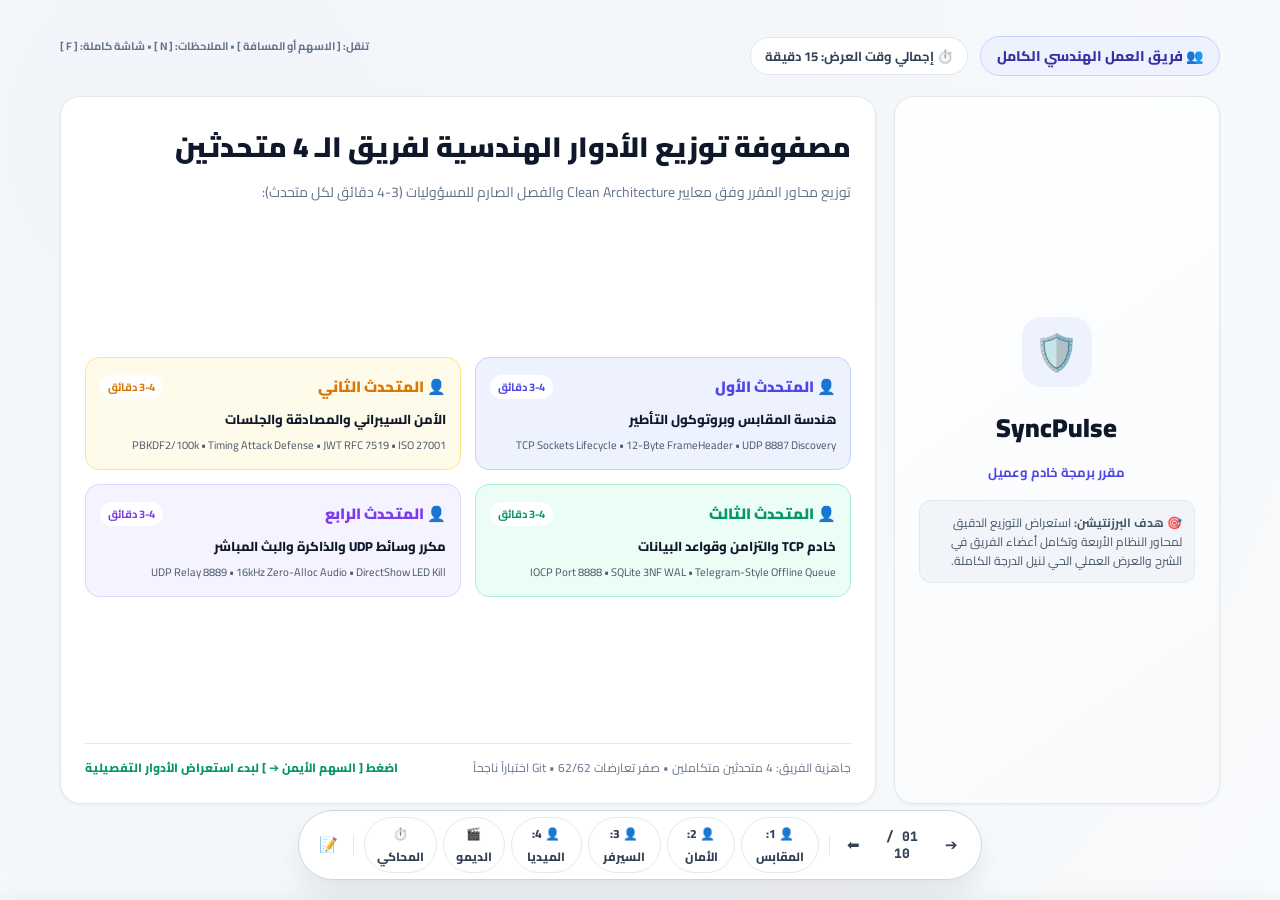
==== SyncPulse.RolesPresentation/index.html @ 3b22e4c4 "Update SyncPulse" ====
<!DOCTYPE html>
<html lang="ar" dir="rtl">

<head>
  <meta charset="UTF-8">
  <meta name="viewport" content="width=device-width, initial-scale=1.0">
  <title>SyncPulse - برزنتيشن توزيع أدوار المتحدثين الـ 4 لمقرر خادم وعميل</title>
  <link rel="preconnect" href="https://fonts.googleapis.com">
  <link rel="preconnect" href="https://fonts.gstatic.com" crossorigin>
  <link
    href="https://fonts.googleapis.com/css2?family=Cairo:wght@400;600;700;800;900&family=JetBrains+Mono:wght@500;700&display=swap"
    rel="stylesheet">
  <link rel="stylesheet" href="style.css">
</head>

<body>

  <div class="deck-container">
    <div class="slide-stage">

      <!-- ===================================================================
           Slide 1: Executive Title & Defense Architecture
           =================================================================== -->
      <section class="slide active" id="slide-0">
        <div class="slide-header">
          <div class="header-meta">
            <span class="speaker-pill all">👥 فريق العمل الهندسي الكامل</span>
            <span class="timer-tag">⏱️ إجمالي وقت العرض: 15 دقيقة</span>
          </div>
          <span class="help-pill">تنقل: [ الاسهم أو المسافة ] • الملاحظات: [ N ] • شاشة كاملة: [ F ]</span>
        </div>

        <div class="bento-grid grid-1-3-cols">
          <!-- Side Hero Card -->
          <div class="bento-card"
            style="background: linear-gradient(145deg, #FFFFFF 0%, #F8FAFC 100%); justify-content: center; text-align: center;">
            <div
              style="width: 70px; height: 70px; background: #EEF2FF; border-radius: 20px; display: flex; align-items: center; justify-content: center; font-size: 36px; margin: 0 auto 16px auto;">
              🛡️
            </div>
            <h2 style="font-size: 26px; font-weight: 900; color: #0F172A; margin-bottom: 8px;">SyncPulse</h2>
            <p style="font-size: 13px; font-weight: 700; color: #4F46E5; margin-bottom: 16px;">مقرر برمجة خادم وعميل</p>
            <div
              style="background: #F1F5F9; border: 1px solid #E2E8F0; border-radius: 12px; padding: 12px; font-size: 12px; color: #475569; text-align: right; line-height: 1.6;">
              🎯 <strong>هدف البرزنتيشن:</strong> استعراض التوزيع الدقيق لمحاور النظام الأربعة وتكامل أعضاء الفريق في
              الشرح والعرض العملي الحي لنيل الدرجة الكاملة.
            </div>
          </div>

          <!-- 4 Pillars Overview -->
          <div class="bento-card" style="justify-content: space-between;">
            <div>
              <h1 style="font-size: 28px; font-weight: 900; color: #0F172A; margin-bottom: 6px;">مصفوفة توزيع الأدوار
                الهندسية لفريق الـ 4 متحدثين</h1>
              <p style="font-size: 14px; color: #64748B; margin-bottom: 20px;">توزيع محاور المقرر وفق معايير Clean
                Architecture والفصل الصارم للمسؤوليات (3-4 دقائق لكل متحدث):</p>
            </div>

            <div style="display: grid; grid-template-columns: repeat(2, 1fr); gap: 14px;">
              <!-- Role 1 Quick -->
              <div style="background: #EEF2FF; border: 1.5px solid #C7D2FE; border-radius: 14px; padding: 14px;">
                <div style="display: flex; align-items: center; justify-content: space-between; margin-bottom: 6px;">
                  <span style="font-weight: 900; color: #4F46E5; font-size: 15px;">👤 المتحدث الأول</span>
                  <span
                    style="font-size: 11px; background: #FFFFFF; padding: 2px 8px; border-radius: 99px; font-weight: 700; color: #4F46E5;">3-4
                    دقائق</span>
                </div>
                <div style="font-weight: 800; font-size: 13px; color: #0F172A;">هندسة المقابس وبروتوكول التأطير</div>
                <div style="font-size: 11px; color: #475569; margin-top: 4px;">TCP Sockets Lifecycle • 12-Byte
                  FrameHeader • UDP 8887 Discovery</div>
              </div>

              <!-- Role 2 Quick -->
              <div style="background: #FFFBEB; border: 1.5px solid #FDE68A; border-radius: 14px; padding: 14px;">
                <div style="display: flex; align-items: center; justify-content: space-between; margin-bottom: 6px;">
                  <span style="font-weight: 900; color: #D97706; font-size: 15px;">👤 المتحدث الثاني</span>
                  <span
                    style="font-size: 11px; background: #FFFFFF; padding: 2px 8px; border-radius: 99px; font-weight: 700; color: #D97706;">3-4
                    دقائق</span>
                </div>
                <div style="font-weight: 800; font-size: 13px; color: #0F172A;">الأمن السيبراني والمصادقة والجلسات</div>
                <div style="font-size: 11px; color: #475569; margin-top: 4px;">PBKDF2/100k • Timing Attack Defense • JWT
                  RFC 7519 • ISO 27001</div>
              </div>

              <!-- Role 3 Quick -->
              <div style="background: #ECFDF5; border: 1.5px solid #A7F3D0; border-radius: 14px; padding: 14px;">
                <div style="display: flex; align-items: center; justify-content: space-between; margin-bottom: 6px;">
                  <span style="font-weight: 900; color: #059669; font-size: 15px;">👤 المتحدث الثالث</span>
                  <span
                    style="font-size: 11px; background: #FFFFFF; padding: 2px 8px; border-radius: 99px; font-weight: 700; color: #059669;">3-4
                    دقائق</span>
                </div>
                <div style="font-weight: 800; font-size: 13px; color: #0F172A;">خادم TCP والتزامن وقواعد البيانات</div>
                <div style="font-size: 11px; color: #475569; margin-top: 4px;">IOCP Port 8888 • SQLite 3NF WAL •
                  Telegram-Style Offline Queue</div>
              </div>

              <!-- Role 4 Quick -->
              <div style="background: #F5F3FF; border: 1.5px solid #DDD6FE; border-radius: 14px; padding: 14px;">
                <div style="display: flex; align-items: center; justify-content: space-between; margin-bottom: 6px;">
                  <span style="font-weight: 900; color: #7C3AED; font-size: 15px;">👤 المتحدث الرابع</span>
                  <span
                    style="font-size: 11px; background: #FFFFFF; padding: 2px 8px; border-radius: 99px; font-weight: 700; color: #7C3AED;">3-4
                    دقائق</span>
                </div>
                <div style="font-weight: 800; font-size: 13px; color: #0F172A;">مكرر وسائط UDP والذاكرة والبث المباشر
                </div>
                <div style="font-size: 11px; color: #475569; margin-top: 4px;">UDP Relay 8889 • 16kHz Zero-Alloc Audio •
                  DirectShow LED Kill</div>
              </div>
            </div>

            <div
              style="display: flex; justify-content: space-between; align-items: center; margin-top: 14px; padding-top: 12px; border-top: 1px solid #E2E8F0;">
              <span style="font-size: 12px; color: #64748B;">جاهزية الفريق: 4 متحدثين متكاملين • صفر تعارضات Git • 62/62
                اختباراً ناجحاً</span>
              <span style="font-size: 12px; font-weight: 800; color: #059669;">اضغط [ السهم الأيمن ➔ ] لبدء استعراض
                الأدوار التفصيلية</span>
            </div>
          </div>
        </div>
      </section>

      <!-- ===================================================================
           Slide 2: The Team Responsibility Matrix
           =================================================================== -->
      <section class="slide" id="slide-1">
        <div class="slide-header">
          <div class="slide-title-group">
            <h1>المصفوفة التكاملية وخريطة المسؤوليات البرمجية</h1>
            <p>توزيع طبقات الكود على المتحدثين الأربعة لمنع أي تضارب والإجابة الدقيقة على أسئلة المناقش</p>
          </div>
          <span class="speaker-pill all">خريطة المعمارية المشتركة</span>
        </div>

        <div class="bento-grid grid-4-cols">
          <!-- Col 1: Sockets -->
          <div class="bento-card accent-s1">
            <div class="card-header-line">
              <span style="font-size: 12px; font-weight: 800; color: var(--s1-primary);">المتحدث 1</span>
              <div class="card-icon-box s1">🔌</div>
            </div>
            <div class="card-title">المقابس والتأطير</div>
            <div class="card-subtitle">الطبقة: النواة وبروتوكول النقل الخام (SyncPulse.Core)</div>
            <ul class="pillar-list">
              <li class="pillar-item"><strong>دورة حياة المقابس:</strong> Bind, Listen, AcceptAsync, Connect.</li>
              <li class="pillar-item"><strong>تأطير الحزم:</strong> 12-Byte Header بترتيب Big-Endian.</li>
              <li class="pillar-item"><strong>محلل الدفق:</strong> FrameStreamParser لفك التجزئة والدمج.</li>
              <li class="pillar-item"><strong>الاكتشاف:</strong> UDP Broadcast على 8887.</li>
            </ul>
            <div style="margin-top: 10px;">
              <span class="code-badge">FrameHeader.cs</span>
              <span class="code-badge">ServerDiscovery.cs</span>
            </div>
          </div>

          <!-- Col 2: Security -->
          <div class="bento-card accent-s2">
            <div class="card-header-line">
              <span style="font-size: 12px; font-weight: 800; color: var(--s2-primary);">المتحدث 2</span>
              <div class="card-icon-box s2">🔐</div>
            </div>
            <div class="card-title">الأمان والمصادقة</div>
            <div class="card-subtitle">الطبقة: الأمن السيبراني والجلسات (Crypto & Session State)</div>
            <ul class="pillar-list">
              <li class="pillar-item"><strong>تجزئة الكلمات:</strong> PBKDF2/SHA-256 بـ 100k تكرار.</li>
              <li class="pillar-item"><strong>الملح المشفر:</strong> 128-bit Cryptographic Salt.</li>
              <li class="pillar-item"><strong>هجمات التوقيت:</strong> دالة FixedTimeEquals بزمن ثابت.</li>
              <li class="pillar-item"><strong>التوكنات:</strong> JWT RFC 7519 موقّعة بـ HMAC-SHA256.</li>
            </ul>
            <div style="margin-top: 10px;">
              <span class="code-badge">CryptoEngine.cs</span>
              <span class="code-badge">JwtTokenEngine.cs</span>
            </div>
          </div>

          <!-- Col 3: Server & Sync -->
          <div class="bento-card accent-s3">
            <div class="card-header-line">
              <span style="font-size: 12px; font-weight: 800; color: var(--s3-primary);">المتحدث 3</span>
              <div class="card-icon-box s3">🗄️</div>
            </div>
            <div class="card-title">الخادم والتزامن</div>
            <div class="card-subtitle">الطبقة: محرك الباك إند وقاعدة البيانات (SyncPulse.Server)</div>
            <ul class="pillar-list">
              <li class="pillar-item"><strong>خادم المقابس:</strong> IOCP Async على المنفذ 8888.</li>
              <li class="pillar-item"><strong>عزل الأعطال:</strong> Bulkhead Pattern لكل عميل.</li>
              <li class="pillar-item"><strong>قاعدة البيانات:</strong> SQLite 3NF بوضع WAL Mode.</li>
              <li class="pillar-item"><strong>طابور الانتظار:</strong> Offline Queue وعلامات الصح الثلاث.</li>
            </ul>
            <div style="margin-top: 10px;">
              <span class="code-badge">TcpSocketServer.cs</span>
              <span class="code-badge">DatabaseManager.cs</span>
            </div>
          </div>

          <!-- Col 4: Media & Streaming -->
          <div class="bento-card accent-s4">
            <div class="card-header-line">
              <span style="font-size: 12px; font-weight: 800; color: var(--s4-primary);">المتحدث 4</span>
              <div class="card-icon-box s4">🎧</div>
            </div>
            <div class="card-title">الوسائط والذاكرة</div>
            <div class="card-subtitle">الطبقة: تدفقات الميديا المباشرة والعتاد (Client Services)</div>
            <ul class="pillar-list">
              <li class="pillar-item"><strong>مكرر الوسائط:</strong> UDP Media Relay على المنفذ 8889.</li>
              <li class="pillar-item"><strong>أمان الذاكرة:</strong> حل 0xc0000005 بالمخازن الدائرية.</li>
              <li class="pillar-item"><strong>محرك الفيديو:</strong> DirectShow وإطفاء LED الكاميرا.</li>
              <li class="pillar-item"><strong>البث الهجين:</strong> UDP+TCP وإلغاء تكرار الإطارات بـ 64-bit.</li>
            </ul>
            <div style="margin-top: 10px;">
              <span class="code-badge">AudioEngine.cs</span>
              <span class="code-badge">VideoEngine.cs</span>
            </div>
          </div>
        </div>
      </section>

      <!-- ===================================================================
           Slide 3: Speaker 1 Deep Dive
           =================================================================== -->
      <section class="slide" id="slide-2">
        <div class="slide-header">
          <div class="slide-title-group">
            <h1>المتحدث الأول: هندسة المقابس وبروتوكول التأطير</h1>
            <p>التركيز الأساسي: المقابس الأصلية (Raw Sockets)، معضلة دفق TCP، ترويسة 12-Byte، والاكتشاف التلقائي</p>
          </div>
          <div class="header-meta">
            <span class="speaker-pill s1">👤 المتحدث 1: Sockets & Framing</span>
            <span class="timer-tag">⏱️ 03:30 دقيقة</span>
          </div>
        </div>

        <div class="bento-grid grid-1-3-cols">
          <!-- Talking Guide & Cues -->
          <div class="bento-card accent-s1" style="justify-content: space-between;">
            <div>
              <div style="display: flex; align-items: center; gap: 10px; margin-bottom: 12px;">
                <div class="card-icon-box s1">🎙️</div>
                <div>
                  <div style="font-weight: 800; font-size: 15px;">بطاقة إلقاء المتحدث 1</div>
                  <div style="font-size: 12px; color: var(--text-secondary);">الوقت: 3 - 4 دقائق</div>
                </div>
              </div>

              <div class="cue-box opening">
                <span class="cue-label s1">جملة الافتتاح والتمهيد:</span>
                <span class="cue-text">"بسم الله الرحمن الرحيم، أسعد الله أوقاتكم دكتورنا الفاضل ولجنتنا الموقرة.
                  سنستعرض معكم مشروعنا لنظام الاتصالات المحلي SyncPulse المبني 100% من الصفر فوق المقابس
                  الخام..."</span>
              </div>

              <div class="cue-box transition" style="margin-top: 12px;">
                <span class="cue-label s1">جملة التسليم للمتحدث الثاني:</span>
                <span class="cue-text">"وبعد أن ضمنا وصول البايتات كاملة ومؤطرة بدقة عبر المقابس، أنقل الكلمة لزميلي
                  [المتحدث الثاني] ليوضح كيف حمينا هذه البيانات بجدار الأمان والتشفير..."</span>
              </div>
            </div>

            <div class="cue-box defense">
              <span class="cue-label s1">السؤال المباغت المتوقع:</span>
              <span class="cue-text">س: لماذا فرضتم Big-Endian؟<br><strong>ج:</strong> لتوحيد قراءة الأرقام بين معالجات
                x86 و ARM ومنع تضارب أطوال الحزم.</span>
            </div>
          </div>

          <!-- Technical Content Breakdown -->
          <div class="bento-card">
            <div style="font-weight: 800; font-size: 16px; margin-bottom: 14px; color: var(--s1-primary);">المحاور
              الهندسية الأربعة التي يستعرضها المتحدث الأول:</div>

            <div style="display: grid; grid-template-columns: 1fr 1fr; gap: 14px; flex: 1;">
              <div
                style="background: var(--bg-surface); padding: 14px; border-radius: 12px; border: 1px solid var(--border-light);">
                <div style="font-weight: 800; font-size: 14px; color: #0F172A; margin-bottom: 6px;">1. المشكلة والدافع
                  الأساسي</div>
                <p style="font-size: 12px; color: var(--text-secondary); line-height: 1.5;">الاستغناء الكامل عن خوادم
                  Cloud الخارجية وعمل النظام محلياً 100% On-Premise LAN دون إنترنت لحماية الخصوصية ومواصلة الاتصال عند
                  انقطاع الـ WAN.</p>
              </div>

              <div
                style="background: var(--bg-surface); padding: 14px; border-radius: 12px; border: 1px solid var(--border-light);">
                <div style="font-weight: 800; font-size: 14px; color: #0F172A; margin-bottom: 6px;">2. دورة حياة مقابس
                  TCP (Socket API)</div>
                <p style="font-size: 12px; color: var(--text-secondary); line-height: 1.5;">شرح تسلسل السيرفر: <span
                    class="code-badge">Socket -> Bind -> Listen -> AcceptAsync</span> والعميل: <span
                    class="code-badge">ConnectAsync -> SendAsync -> ReceiveAsync</span> ومصافحة 3-Way Handshake.</p>
              </div>

              <div
                style="background: var(--bg-surface); padding: 14px; border-radius: 12px; border: 1px solid var(--border-light);">
                <div style="font-weight: 800; font-size: 14px; color: #0F172A; margin-bottom: 6px;">3. بروتوكول التأطير
                  الثنائي 12-Byte Header</div>
                <p style="font-size: 12px; color: var(--text-secondary); line-height: 1.5;">Magic Byte <span
                    class="code-badge">0x53 ('S')</span>، رقم الإصدار، نوع الحزمة، وطول الحمولة بدقة مع ترتيب <span
                    class="code-badge">Big-Endian</span> وآلة الحالة <span class="code-badge">FrameStreamParser</span>
                  لفك التجزئة.</p>
              </div>

              <div
                style="background: var(--bg-surface); padding: 14px; border-radius: 12px; border: 1px solid var(--border-light);">
                <div style="font-weight: 800; font-size: 14px; color: #0F172A; margin-bottom: 6px;">4. الاكتشاف التلقائي
                  Zero-Config UDP 8887</div>
                <p style="font-size: 12px; color: var(--text-secondary); line-height: 1.5;">بث الخادم نبضة تعريفية كل 3
                  ثوانٍ على <span class="code-badge">255.255.255.255:8887</span> ليلتقطها العميل ويتصل فورياً دون كتابة
                  عنوان IP يدوياً نهائياً.</p>
              </div>
            </div>

            <div
              style="margin-top: 14px; padding: 10px; background: #EEF2FF; border-radius: 10px; font-size: 12px; color: var(--s1-dark); display: flex; justify-content: space-between;">
              <span>📁 الملفات المسؤول عنها المتحدث 1: <strong>FrameHeader.cs • FrameStreamParser.cs •
                  ServerDiscovery.cs</strong></span>
              <span style="font-weight: 800;">الهدف: إثبات عمق فهم طبقة النقل (Transport Layer)</span>
            </div>
          </div>
        </div>
      </section>

      <!-- ===================================================================
           Slide 4: Speaker 2 Deep Dive
           =================================================================== -->
      <section class="slide" id="slide-3">
        <div class="slide-header">
          <div class="slide-title-group">
            <h1>المتحدث الثاني: بروتوكولات الأمان والمصادقة وإدارة الجلسات</h1>
            <p>التركيز الأساسي: تشفير PBKDF2، منع هجمات التوقيت، توكنات JWT اللامركزية، وتدقيق ISO 27001</p>
          </div>
          <div class="header-meta">
            <span class="speaker-pill s2">👤 المتحدث 2: Security & Auth</span>
            <span class="timer-tag">⏱️ 03:30 دقيقة</span>
          </div>
        </div>

        <div class="bento-grid grid-1-3-cols">
          <!-- Talking Guide & Cues -->
          <div class="bento-card accent-s2" style="justify-content: space-between;">
            <div>
              <div style="display: flex; align-items: center; gap: 10px; margin-bottom: 12px;">
                <div class="card-icon-box s2">🛡️</div>
                <div>
                  <div style="font-weight: 800; font-size: 15px;">بطاقة إلقاء المتحدث 2</div>
                  <div style="font-size: 12px; color: var(--text-secondary);">الوقت: 3 - 4 دقائق</div>
                </div>
              </div>

              <div class="cue-box opening" style="background: #FFFBEB; border-color: var(--s2-border);">
                <span class="cue-label s2">جملة الاستلام من المتحدث 1:</span>
                <span class="cue-text">"شكراً زميلي. والآن ننتقل إلى الركيزة الأمنية في SyncPulse؛ حيث لا نعتبر أي حزمة
                  شبكية آمنة حتى تخضع لبروتوكول مصادقة وتشفير بمواصفات عالمية..."</span>
              </div>

              <div class="cue-box transition" style="margin-top: 12px;">
                <span class="cue-label s2">جملة التسليم للمتحدث الثالث:</span>
                <span class="cue-text">"وبعد التحقق المشفر من هوية الحزم، أنقل الكلمة لزميلي [المتحدث الثالث] ليشرح كيف
                  يستقبل الخادم المركزي هذه الحزم ويعالجها في قاعدة البيانات..."</span>
              </div>
            </div>

            <div class="cue-box defense">
              <span class="cue-label s2">السؤال المباغت المتوقع:</span>
              <span class="cue-text">س: لماذا لا تفحص قاعدة البيانات في كل حزمة؟<br><strong>ج:</strong> لمنع اختناق
                السيرفر بالـ I/O؛ توكن JWT يثبت الهوية رياضياً في الميموري.</span>
            </div>
          </div>

          <!-- Technical Content Breakdown -->
          <div class="bento-card">
            <div style="font-weight: 800; font-size: 16px; margin-bottom: 14px; color: var(--s2-primary);">المحاور
              الهندسية الأربعة التي يستعرضها المتحدث الثاني:</div>

            <div style="display: grid; grid-template-columns: 1fr 1fr; gap: 14px; flex: 1;">
              <div
                style="background: var(--bg-surface); padding: 14px; border-radius: 12px; border: 1px solid var(--border-light);">
                <div style="font-weight: 800; font-size: 14px; color: #0F172A; margin-bottom: 6px;">1. تجزئة كلمات
                  المرور (NIST SP 800-63B)</div>
                <p style="font-size: 12px; color: var(--text-secondary); line-height: 1.5;">استخدام <span
                    class="code-badge">PBKDF2/SHA-256</span> بـ 100,000 دورة تكرار مع ملح عشوائي <span
                    class="code-badge">128-bit Salt</span> فريد لكل مستخدم لمنع هجمات جداول قوس قزح (Rainbow Tables).
                </p>
              </div>

              <div
                style="background: var(--bg-surface); padding: 14px; border-radius: 12px; border: 1px solid var(--border-light);">
                <div style="font-weight: 800; font-size: 14px; color: #0F172A; margin-bottom: 6px;">2. مناعة هجمات
                  التوقيت (Timing Attacks)</div>
                <p style="font-size: 12px; color: var(--text-secondary); line-height: 1.5;">تطبيق دالة <span
                    class="code-badge">FixedTimeEquals</span> لمقارنة الهاشات بعملية XOR في زمن ثابت، ومنع المخترق من
                  استنتاج كلمة المرور بقياس زمن الرد بالنانوثانية.</p>
              </div>

              <div
                style="background: var(--bg-surface); padding: 14px; border-radius: 12px; border: 1px solid var(--border-light);">
                <div style="font-weight: 800; font-size: 14px; color: #0F172A; margin-bottom: 6px;">3. إدارة الجلسات
                  اللامركزية (JWT RFC 7519)</div>
                <p style="font-size: 12px; color: var(--text-secondary); line-height: 1.5;">توليد توكنات JWT موقعة
                  رقمياً بـ <span class="code-badge">HMAC-SHA256</span> تحمل معرّف المستخدم وتاريخ الصلاحية، ويتم التحقق
                  من التوقيع في الذاكرة دون استعلام قاعدة البيانات.</p>
              </div>

              <div
                style="background: var(--bg-surface); padding: 14px; border-radius: 12px; border: 1px solid var(--border-light);">
                <div style="font-weight: 800; font-size: 14px; color: #0F172A; margin-bottom: 6px;">4. التحصين ضد الحقن
                  وسجلات التدقيق</div>
                <p style="font-size: 12px; color: var(--text-secondary); line-height: 1.5;">حظر حقن SQL تماماً عبر <span
                    class="code-badge">Parameterized Queries</span>، وتوثيق كافة محاولات الدخول وعناوين IP في جدول <span
                    class="code-badge">SERVER_AUDIT_LOGS</span> وفق ISO 27001.</p>
              </div>
            </div>

            <div
              style="margin-top: 14px; padding: 10px; background: #FFFBEB; border-radius: 10px; font-size: 12px; color: var(--s2-dark); display: flex; justify-content: space-between;">
              <span>📁 الملفات المسؤول عنها المتحدث 2: <strong>CryptoEngine.cs • JwtTokenEngine.cs •
                  UserRepository.cs</strong></span>
              <span style="font-weight: 800;">الهدف: إثبات تطبيق معايير الأمن السيبراني القياسية عالمياً</span>
            </div>
          </div>
        </div>
      </section>

      <!-- ===================================================================
           Slide 5: Speaker 3 Deep Dive
           =================================================================== -->
      <section class="slide" id="slide-4">
        <div class="slide-header">
          <div class="slide-title-group">
            <h1>المتحدث الثالث: خادم TCP، التزامن، والمزامنة المركزية</h1>
            <p>التركيز الأساسي: محرك المقابس IOCP Async، نمط Bulkhead، وضع SQLite WAL، وطابور المزامنة Offline Queue</p>
          </div>
          <div class="header-meta">
            <span class="speaker-pill s3">👤 المتحدث 3: Server & Sync</span>
            <span class="timer-tag">⏱️ 03:30 دقيقة</span>
          </div>
        </div>

        <div class="bento-grid grid-1-3-cols">
          <!-- Talking Guide & Cues -->
          <div class="bento-card accent-s3" style="justify-content: space-between;">
            <div>
              <div style="display: flex; align-items: center; gap: 10px; margin-bottom: 12px;">
                <div class="card-icon-box s3">⚙️</div>
                <div>
                  <div style="font-weight: 800; font-size: 15px;">بطاقة إلقاء المتحدث 3</div>
                  <div style="font-size: 12px; color: var(--text-secondary);">الوقت: 3 - 4 دقائق</div>
                </div>
              </div>

              <div class="cue-box opening" style="background: #ECFDF5; border-color: var(--s3-border);">
                <span class="cue-label s3">جملة الاستلام من المتحدث 2:</span>
                <span class="cue-text">"شكراً زميلي. سأتولى الآن شرح قلب النظام النابض: خادم المقابس المركزي؛ وكيف
                  يستقبل مئات الاتصالات المتزامنة بثبات مطلق وبدون أي انهيار..."</span>
              </div>

              <div class="cue-box transition" style="margin-top: 12px;">
                <span class="cue-label s3">جملة التسليم للمتحدث الرابع:</span>
                <span class="cue-text">"وبعد استعراض قنوات TCP الموثوقة وقاعدة البيانات، أنقل الكلمة لزميلي [المتحدث
                  الرابع] ليوضح كيف أدرنا تدفقات الصوت والفيديو الحية عبر UDP ومحركات الذاكرة..."</span>
              </div>
            </div>

            <div class="cue-box defense">
              <span class="cue-label s3">السؤال المباغت المتوقع:</span>
              <span class="cue-text">س: ماذا لو انقطع عميل فجأة؟<br><strong>ج:</strong> يعزل خطأه بنمط Bulkhead، وتنظف
                موارده بـ using/Dispose، ويبقى بقية المتصلين مستقرين.</span>
            </div>
          </div>

          <!-- Technical Content Breakdown -->
          <div class="bento-card">
            <div style="font-weight: 800; font-size: 16px; margin-bottom: 14px; color: var(--s3-primary);">المحاور
              الهندسية الأربعة التي يستعرضها المتحدث الثالث:</div>

            <div style="display: grid; grid-template-columns: 1fr 1fr; gap: 14px; flex: 1;">
              <div
                style="background: var(--bg-surface); padding: 14px; border-radius: 12px; border: 1px solid var(--border-light);">
                <div style="font-weight: 800; font-size: 14px; color: #0F172A; margin-bottom: 6px;">1. خادم المقابس وعزل
                  الأعطال (IOCP Async)</div>
                <p style="font-size: 12px; color: var(--text-secondary); line-height: 1.5;">استماع غير حاجب على المنفذ
                  <span class="code-badge">TCP 8888</span>، وتطبيق <span class="code-badge">Bulkhead Pattern</span> في
                  نطاق معزول تماماً لمنع حدوث أي انهيار متسلسل (Cascading Failure).</p>
              </div>

              <div
                style="background: var(--bg-surface); padding: 14px; border-radius: 12px; border: 1px solid var(--border-light);">
                <div style="font-weight: 800; font-size: 14px; color: #0F172A; margin-bottom: 6px;">2. قاعدة بيانات
                  SQLite 3NF ووضع WAL</div>
                <p style="font-size: 12px; color: var(--text-secondary); line-height: 1.5;">تصميم 7 جداول مترابطة
                  بمفاتيح أجنبية، وتفعيل <span class="code-badge">PRAGMA journal_mode=WAL</span> للسماح بعدد لا نهائي من
                  القراءات المتزامنة أثناء عمليات الكتابة دون أي أقفال.</p>
              </div>

              <div
                style="background: var(--bg-surface); padding: 14px; border-radius: 12px; border: 1px solid var(--border-light);">
                <div style="font-weight: 800; font-size: 14px; color: #0F172A; margin-bottom: 6px;">3. طابور الرسائل
                  المعلقة (Offline Queue)</div>
                <p style="font-size: 12px; color: var(--text-secondary); line-height: 1.5;">حفظ الرسائل بحالة <span
                    class="code-badge">Sent = 0</span> عند عدم اتصال المستلم، ودفعها تلقائياً بالترتيب الزمني الصحيح فور
                  تسجيل دخوله لتتحول إلى <span class="code-badge">Delivered = 1 (✓✓)</span>.</p>
              </div>

              <div
                style="background: var(--bg-surface); padding: 14px; border-radius: 12px; border: 1px solid var(--border-light);">
                <div style="font-weight: 800; font-size: 14px; color: #0F172A; margin-bottom: 6px;">4. كشف المقابس
                  المعلقة (Half-Open Sockets)</div>
                <p style="font-size: 12px; color: var(--text-secondary); line-height: 1.5;">معالجة الانقطاع الفيزيائي
                  المفاجئ عبر فحص قراءات الصفر ونبضات الـ <span class="code-badge">Heartbeat</span> وإسقاط الجلسات
                  الميتة وتحديث حالة الاتصال (Offline ⚪) فورياً.</p>
              </div>
            </div>

            <div
              style="margin-top: 14px; padding: 10px; background: #ECFDF5; border-radius: 10px; font-size: 12px; color: var(--s3-dark); display: flex; justify-content: space-between;">
              <span>📁 الملفات المسؤول عنها المتحدث 3: <strong>TcpSocketServer.cs • DatabaseManager.cs •
                  MessageRepository.cs</strong></span>
              <span style="font-weight: 800;">الهدف: إثبات كفاءة إدارة التزامن وقواعد البيانات في الخوادم</span>
            </div>
          </div>
        </div>
      </section>

      <!-- ===================================================================
           Slide 6: Speaker 4 Deep Dive
           =================================================================== -->
      <section class="slide" id="slide-5">
        <div class="slide-header">
          <div class="slide-title-group">
            <h1>المتحدث الرابع: وسائط UDP، إدارة الذاكرة، والبث المباشر</h1>
            <p>التركيز الأساسي: مكرر وسائط UDP 8889، محرك الصوت 16kHz، إطفاء ضوء الكاميرا عتادياً، والبث الهجين</p>
          </div>
          <div class="header-meta">
            <span class="speaker-pill s4">👤 المتحدث 4: UDP Media & Memory</span>
            <span class="timer-tag">⏱️ 03:30 دقيقة</span>
          </div>
        </div>

        <div class="bento-grid grid-1-3-cols">
          <!-- Talking Guide & Cues -->
          <div class="bento-card accent-s4" style="justify-content: space-between;">
            <div>
              <div style="display: flex; align-items: center; gap: 10px; margin-bottom: 12px;">
                <div class="card-icon-box s4">📹</div>
                <div>
                  <div style="font-weight: 800; font-size: 15px;">بطاقة إلقاء المتحدث 4</div>
                  <div style="font-size: 12px; color: var(--text-secondary);">الوقت: 3 - 4 دقائق</div>
                </div>
              </div>

              <div class="cue-box opening" style="background: #F5F3FF; border-color: var(--s4-border);">
                <span class="cue-label s4">جملة الاستلام من المتحدث 3:</span>
                <span class="cue-text">"شكراً زميلي. سأختتم المحاور الهندسية بالنقطة الأكثر تحدياً في المقرر: الاتصال
                  الصوتي والمرئي بالزمن الحقيقي والتفاعل منخفض المستوى مع عتاد الحاسوب..."</span>
              </div>

              <div class="cue-box transition" style="margin-top: 12px;">
                <span class="cue-label s4">جملة ختام العرض النظري وبدء الديمو:</span>
                <span class="cue-text">"وبهذا تكتمل معمارية النظام؛ والآن ننتقل معكم خطوة بخطوة إلى سيناريو العرض العملي
                  الحي للأجهزة الثلاثة أمام لجنتكم الكريمة..."</span>
              </div>
            </div>

            <div class="cue-box defense">
              <span class="cue-label s4">السؤال المباغت المتوقع:</span>
              <span class="cue-text">س: هل كتم الكاميرا يطفئ الـ LED فيزيائياً؟<br><strong>ج:</strong> نعم! نستدعي
                SignalToStop() عبر DirectShow فنحرر المقبض وينطفئ الليد عتادياً.</span>
            </div>
          </div>

          <!-- Technical Content Breakdown -->
          <div class="bento-card">
            <div style="font-weight: 800; font-size: 16px; margin-bottom: 14px; color: var(--s4-primary);">المحاور
              الهندسية الأربعة التي يستعرضها المتحدث الرابع:</div>

            <div style="display: grid; grid-template-columns: 1fr 1fr; gap: 14px; flex: 1;">
              <div
                style="background: var(--bg-surface); padding: 14px; border-radius: 12px; border: 1px solid var(--border-light);">
                <div style="font-weight: 800; font-size: 14px; color: #0F172A; margin-bottom: 6px;">1. مكرر وسائط UDP
                  Relay (منفذ 8889)</div>
                <p style="font-size: 12px; color: var(--text-secondary); line-height: 1.5;">توجيه حزم الصوت والفيديو
                  فورياً بنمط <span class="code-badge">Stateless Forwarding</span> دون فك تشفير لتحقيق سرعة توجيه تفوق
                  البروكسي التقليدي بـ 5 أضعاف بزمن تأخير &lt; 10ms.</p>
              </div>

              <div
                style="background: var(--bg-surface); padding: 14px; border-radius: 12px; border: 1px solid var(--border-light);">
                <div style="font-weight: 800; font-size: 14px; color: #0F172A; margin-bottom: 6px;">2. محرك الصوت
                  والقضاء على خطأ الذاكرة</div>
                <p style="font-size: 12px; color: var(--text-secondary); line-height: 1.5;">صوت <span
                    class="code-badge">16kHz HD Voice</span> وحل خطأ <span class="code-badge">0xc0000005</span> عبر
                  ابتكار 8 مخازن دائرية مثبتة بـ <span class="code-badge">GCHandle.Alloc(Pinned)</span> وتدويرها بـ
                  <span class="code-badge">BlockCopy</span> بدون Garbage Collection.</p>
              </div>

              <div
                style="background: var(--bg-surface); padding: 14px; border-radius: 12px; border: 1px solid var(--border-light);">
                <div style="font-weight: 800; font-size: 14px; color: #0F172A; margin-bottom: 6px;">3. محرك الفيديو
                  والخصوصية الفيزيائية</div>
                <p style="font-size: 12px; color: var(--text-secondary); line-height: 1.5;">التقاط الفيديو بـ <span
                    class="code-badge">AForge DirectShow</span> مع معاينة ذاتية <span class="code-badge">PiP</span>،
                  وإطفاء ضوء الـ LED الحقيقي للكاميرا فيزيائياً عبر <span class="code-badge">SignalToStop()</span> عند
                  الكتم.</p>
              </div>

              <div
                style="background: var(--bg-surface); padding: 14px; border-radius: 12px; border: 1px solid var(--border-light);">
                <div style="font-weight: 800; font-size: 14px; color: #0F172A; margin-bottom: 6px;">4. البث الهجين
                  وإلغاء التكرار اللحظي</div>
                <p style="font-size: 12px; color: var(--text-secondary); line-height: 1.5;">بث متوازي عبر UDP و TCP
                  لتخطي جدران الحماية، وخوارزمية إلغاء التكرار عبر دمج النوع والتسلسل في مفتاح ثنائي <span
                    class="code-badge">64-bit Timestamp</span>.</p>
              </div>
            </div>

            <div
              style="margin-top: 14px; padding: 10px; background: #F5F3FF; border-radius: 10px; font-size: 12px; color: var(--s4-dark); display: flex; justify-content: space-between;">
              <span>📁 الملفات المسؤول عنها المتحدث 4: <strong>AudioEngine.cs • VideoEngine.cs •
                  UdpMediaRelay.cs</strong></span>
              <span style="font-weight: 800;">الهدف: إثبات كفاءة البرمجة منخفضة المستوى والتفاعل مع العتاد</span>
            </div>
          </div>
        </div>
      </section>

      <!-- ===================================================================
           Slide 7: Live Socket Demo Playbook
           =================================================================== -->
      <section class="slide" id="slide-6">
        <div class="slide-header">
          <div class="slide-title-group">
            <h1>سيناريو العرض العملي الحي خطوة بخطوة (Live Demo)</h1>
            <p>توزيع الأدوار أثناء تشغيل الأجهزة الثلاثة عملياً أمام أستاذ المقرر دون أي ارتباك</p>
          </div>
          <span class="speaker-pill all">🎬 سيناريو التشغيل الفعلي للأجهزة الـ 3</span>
        </div>

        <div class="bento-grid grid-4-cols">
          <!-- Step 1 -->
          <div class="bento-card accent-s1">
            <div class="card-header-line">
              <span style="font-size: 11px; font-weight: 800; color: var(--s1-primary);">الخطوة 1 • المتحدث 1</span>
              <span style="font-size: 18px;">📡</span>
            </div>
            <div class="card-title">إطلاق السيرفر والاكتشاف</div>
            <div class="card-subtitle">اللابتوب 1 (Server) + اللابتوب 2 (Client A)</div>
            <ul class="pillar-list">
              <li class="pillar-item">تشغيل السيرفر وإظهار شارة <span class="code-badge">LISTENING 8888</span>.</li>
              <li class="pillar-item">تشغيل العميل والضغط على "اكتشاف تلقائي".</li>
              <li class="pillar-item"><strong>الإثبات:</strong> التقاط IP الخادم فورياً عبر برودكاست UDP 8887 دون كتابة
                يدوي.</li>
            </ul>
          </div>

          <!-- Step 2 -->
          <div class="bento-card accent-s2">
            <div class="card-header-line">
              <span style="font-size: 11px; font-weight: 800; color: var(--s2-primary);">الخطوة 2 • المتحدث 2</span>
              <span style="font-size: 18px;">🔐</span>
            </div>
            <div class="card-title">المصادقة وتوكن JWT</div>
            <div class="card-subtitle">اللابتوب 2 (أحمد) + اللابتوب 3 (خالد)</div>
            <ul class="pillar-list">
              <li class="pillar-item">تسجيل دخول المستخدمين واستعراض لوحة الخادم.</li>
              <li class="pillar-item">إظهار عداد المتصلين النشطين <span class="code-badge">Active Clients: 2</span>.
              </li>
              <li class="pillar-item"><strong>الإثبات:</strong> استعراض توليد الـ Salt والتحقق من الـ JWT في الميموري.
              </li>
            </ul>
          </div>

          <!-- Step 3 -->
          <div class="bento-card accent-s3">
            <div class="card-header-line">
              <span style="font-size: 11px; font-weight: 800; color: var(--s3-primary);">الخطوة 3 • المتحدث 3</span>
              <span style="font-size: 18px;">💬</span>
            </div>
            <div class="card-title">الشات وطابور الانتظار</div>
            <div class="card-subtitle">تبادل الرسائل وحالات التسليم الثلاث</div>
            <ul class="pillar-list">
              <li class="pillar-item">إرسال رسائل وإظهار علامات الصح: (✓ ➔ ✓✓ ➔ ✓✓ زرقاء).</li>
              <li class="pillar-item">إغلاق لابتوب خالد فجأة وإرسال 3 رسائل معلقة له.</li>
              <li class="pillar-item"><strong>الإثبات:</strong> إعادة فتح لابتوب خالد ووصول كافة الرسائل فورياً من طابور
                <span class="code-badge">Offline Queue</span>.</li>
            </ul>
          </div>

          <!-- Step 4 -->
          <div class="bento-card accent-s4">
            <div class="card-header-line">
              <span style="font-size: 11px; font-weight: 800; color: var(--s4-primary);">الخطوة 4 • المتحدث 4</span>
              <span style="font-size: 18px;">📹</span>
            </div>
            <div class="card-title">المكالمة وإطفاء الـ LED</div>
            <div class="card-subtitle">مكالمة الفيديو وتدفقات وسائط UDP 8889</div>
            <ul class="pillar-list">
              <li class="pillar-item">بدء مكالمة فيديو مباشرة وإظهار نقاء صوت 16kHz مع المعاينة الذاتية PiP.</li>
              <li class="pillar-item">الضغط على "كتم الكاميرا" وإظهار <strong>انطفاء ضوء الكاميرا الحقيقي</strong> على
                اللابتوب.</li>
              <li class="pillar-item"><strong>الإثبات:</strong> إنهاء المكالمة وبقاء التطبيق مستقراً دون أي تسريب ذاكرة.
              </li>
            </ul>
          </div>
        </div>
      </section>

      <!-- ===================================================================
           Slide 8: Cross-Speaker Collaboration Strategy
           =================================================================== -->
      <section class="slide" id="slide-7">
        <div class="slide-header">
          <div class="slide-title-group">
            <h1>بروتوكول الإجابة التكاملي وتوزيع الأسئلة</h1>
            <p>قواعد ذهبية للتعاون أثناء أسئلة المشرف لإبراز كفاءة وتكامل الفريق كجسد هندسي واحد</p>
          </div>
          <span class="speaker-pill all">🤝 استراتيجية الإجابة أمام المشرف</span>
        </div>

        <div class="bento-grid grid-2-cols">
          <!-- Answering Matrix -->
          <div class="bento-card">
            <div style="font-weight: 800; font-size: 16px; margin-bottom: 12px; color: #0F172A;">1. خريطة توزيع الأسئلة
              (من يجيب أولاً؟):</div>
            <ul class="pillar-list">
              <li class="pillar-item">
                <span style="font-weight: 800; color: var(--s1-primary); min-width: 90px;">المتحدث 1:</span>
                <span>أي سؤال يخص <strong>المقابس، ترويسة الـ 12-Byte، ترتيب Big-Endian، تجزئة الدفق، أو الاكتشاف
                    التلقائي</strong>.</span>
              </li>
              <li class="pillar-item">
                <span style="font-weight: 800; color: var(--s2-primary); min-width: 90px;">المتحدث 2:</span>
                <span>أي سؤال يخص <strong>تشفير PBKDF2، الـ Salt، هجمات التوقيت، توكنات JWT، أو الحماية من حقن
                    SQL</strong>.</span>
              </li>
              <li class="pillar-item">
                <span style="font-weight: 800; color: var(--s3-primary); min-width: 90px;">المتحدث 3:</span>
                <span>أي سؤال يخص <strong>خادم المقابس IOCP، عزل الأعطال Bulkhead، قاعدة بيانات SQLite WAL، أو طابور
                    المزامنة Offline</strong>.</span>
              </li>
              <li class="pillar-item">
                <span style="font-weight: 800; color: var(--s4-primary); min-width: 90px;">المتحدث 4:</span>
                <span>أي سؤال يخص <strong>مكرر UDP 8889، محرك الصوت 16kHz، خطأ الذاكرة 0xc0000005، كتم الكاميرا عتادياً،
                    أو البث الهجين</strong>.</span>
              </li>
            </ul>
          </div>

          <!-- Collaboration Rules -->
          <div class="bento-card">
            <div style="font-weight: 800; font-size: 16px; margin-bottom: 12px; color: #059669;">2. ميثاق التعاون الذكي
              (قاعدة التسليم المساند):</div>
            <ul class="pillar-list">
              <li class="pillar-item">
                <strong>عدم المقاطعة إطلاقاً:</strong> يترك العضو المسؤول ليجيب أولاً بهدوء وثقة مستشهداً بأسماء الملفات
                والكلاسات الدقيقة.
              </li>
              <li class="pillar-item">
                <strong>المداخلة المساندة الذكية:</strong> إذا رغب زميل في الإضافة، ينتظر حتى ينتهي زميله ثم يقول: <br>
                <em style="color: #0F172A; font-weight: 600;">"وكما تفضل زميلي، ينعكس ذلك أيضاً في طبقة [اسم الطبقة] من
                  خلال..."</em>
              </li>
              <li class="pillar-item">
                <strong>المصطلحات المحببة لأستاذ المقرر:</strong> استخدام المصطلحات الدقيقة: <br>
                <span class="code-badge">Socket Lifecycle</span> • <span class="code-badge">Non-Blocking IOCP</span> •
                <span class="code-badge">Big-Endian</span> • <span class="code-badge">WAL Mode</span> • <span
                  class="code-badge">Zero-Allocation</span>.
              </li>
              <li class="pillar-item">
                <strong>الربط مع واقع المقرر:</strong> التأكيد الدائم على أن المشروع مبني على <span
                  class="code-badge">Raw Sockets</span> دون مكتبات وسيطة كـ SignalR أو Firebase.
              </li>
            </ul>
          </div>
        </div>
      </section>

      <!-- ===================================================================
           Slide 9: Interactive Role Simulator & Speaker Cards
           =================================================================== -->
      <section class="slide" id="slide-8">
        <div class="slide-header">
          <div class="slide-title-group">
            <h1>محاكي الأدوار التفاعلي والمؤقت الزمني</h1>
            <p>تدريب مباشر لكل متحدث: استعراض النص، الكلاسات المسؤولة، المؤقت الزمني، وأهم سؤال مباغت</p>
          </div>
          <span class="speaker-pill all">🎛️ محاكي التدريب التفاعلي</span>
        </div>

        <div class="simulator-layout">
          <!-- Speaker Tabs -->
          <div class="speaker-select-panel">
            <div class="speaker-tab-btn sim-tab-btn active" data-speaker-id="1">
              <div class="tab-avatar" style="background: var(--s1-light); color: var(--s1-primary);">1</div>
              <div>
                <div style="font-weight: 800; font-size: 14px;">المتحدث الأول</div>
                <div style="font-size: 11px; color: var(--text-secondary);">المقابس والتأطير</div>
              </div>
            </div>

            <div class="speaker-tab-btn sim-tab-btn" data-speaker-id="2">
              <div class="tab-avatar" style="background: var(--s2-light); color: var(--s2-primary);">2</div>
              <div>
                <div style="font-weight: 800; font-size: 14px;">المتحدث الثاني</div>
                <div style="font-size: 11px; color: var(--text-secondary);">الأمان والمصادقة</div>
              </div>
            </div>

            <div class="speaker-tab-btn sim-tab-btn" data-speaker-id="3">
              <div class="tab-avatar" style="background: var(--s3-light); color: var(--s3-primary);">3</div>
              <div>
                <div style="font-weight: 800; font-size: 14px;">المتحدث الثالث</div>
                <div style="font-size: 11px; color: var(--text-secondary);">الخادم والتزامن</div>
              </div>
            </div>

            <div class="speaker-tab-btn sim-tab-btn" data-speaker-id="4">
              <div class="tab-avatar" style="background: var(--s4-light); color: var(--s4-primary);">4</div>
              <div>
                <div style="font-weight: 800; font-size: 14px;">المتحدث الرابع</div>
                <div style="font-size: 11px; color: var(--text-secondary);">وسائط UDP والذاكرة</div>
              </div>
            </div>
          </div>

          <!-- Detail Card -->
          <div class="simulator-detail-card">
            <div>
              <div class="sim-header">
                <div>
                  <h2 id="simSpTitle" style="font-size: 20px; font-weight: 900; color: #0F172A; margin-bottom: 2px;">
                    المتحدث الأول: هندسة المقابس والتأطير</h2>
                  <span id="simSpRole" style="font-size: 12px; font-weight: 700; color: var(--s1-primary);">Sockets,
                    Framing & Auto-Discovery</span>
                </div>

                <div class="sim-timer-box">
                  <div class="sim-timer-display" id="simTimerDisplay">04:00</div>
                  <button class="timer-btn" id="timerStartPauseBtn">بدء المؤقت ▶</button>
                  <button class="timer-btn" style="background: #94A3B8;" id="timerResetBtn">إعادة ضبط ↺</button>
                </div>
              </div>

              <div style="margin-bottom: 12px;">
                <span style="font-size: 12px; font-weight: 800; color: #475569;">📁 الملفات والكلاسات المسندة:</span>
                <span id="simSpFiles" class="code-badge" style="margin-right: 8px;">FrameHeader.cs,
                  FrameStreamParser.cs, ServerDiscovery.cs</span>
              </div>

              <div
                style="background: var(--bg-surface); padding: 14px; border-radius: 12px; border: 1px solid var(--border-light); margin-bottom: 12px;">
                <div style="font-size: 12px; font-weight: 800; color: #0F172A; margin-bottom: 6px;">📜 ملخص النص
                  وسيناريو الإلقاء:</div>
                <p id="simSpScript" style="font-size: 13px; line-height: 1.6; color: var(--text-secondary);">سأبدأ بشرح
                  التحدي الأساسي: كيف صممنا اتصالاً محلياً 100% On-Premise LAN دون الاعتماد على خوادم السحابة. استعرضنا
                  دورة حياة مقبس TCP عبر دالات Socket و Bind و Listen و AcceptAsync في الخادم ومصافحة 3-Way Handshake في
                  العميل. لحل معضلة دفق TCP وتجزئة الحزم، صممنا بروتوكول تأطير ثنائي 12-Byte FrameHeader مع Magic Byte
                  'S' وترتيب Big-Endian. كما برمجنا خدمة الاكتشاف التلقائي UDP Broadcast 8887 لالتقاط IP السيرفر فورياً
                  دون كتابة يدوي.</p>
              </div>

              <div style="display: grid; grid-template-columns: 1fr 1fr; gap: 12px;">
                <div style="background: #EEF2FF; padding: 10px 14px; border-radius: 10px; border: 1px dashed #C7D2FE;">
                  <div style="font-size: 11px; font-weight: 800; color: var(--s1-primary); margin-bottom: 4px;">جملة
                    التسليم / الاستلام:</div>
                  <div id="simSpCues" style="font-size: 12px; color: #1E293B; font-weight: 600;">التسليم: "والآن مع
                    زميلي المتحدث الثاني لشرح منظومة الأمن السيبراني وتوكنات الجلسات".</div>
                </div>

                <div style="background: #FFFBEB; padding: 10px 14px; border-radius: 10px; border: 1px dashed #FDE68A;">
                  <div style="font-size: 11px; font-weight: 800; color: var(--s2-primary); margin-bottom: 4px;">أهم سؤال
                    مباغت محتمل:</div>
                  <div id="simSpQuestion" style="font-size: 12px; color: #1E293B; font-weight: 600;">س: لماذا فرضتم
                    Big-Endian؟ ج: لتوحيد قراءة الأرقام بين معالجات x86 و ARM ومنع تلف أطوال الحزم.</div>
                </div>
              </div>
            </div>

            <div style="font-size: 11px; color: #94A3B8; text-align: center; margin-top: 10px;">
              💡 يمكنك النقر على أي متحدث من القائمة اليمنى للتدرب على توقيت وفقرات كل متحدث.
            </div>
          </div>
        </div>
      </section>

      <!-- ===================================================================
           Slide 10: Excellence Checklist & Final Pledge
           =================================================================== -->
      <section class="slide" id="slide-9">
        <div class="slide-header">
          <div class="slide-title-group">
            <h1>خاتمة العرض وقائمة التحقق الهندسية للدرجة الكاملة</h1>
            <p>الجاهزية التامة للمناقشة وإثبات جودة المعمارية والتكامل الهندسي</p>
          </div>
          <span class="speaker-pill all">🏆 نحو الامتياز والدرجة الكاملة</span>
        </div>

        <div class="bento-grid grid-1-3-cols">
          <!-- Left Summary Card -->
          <div class="bento-card"
            style="background: linear-gradient(145deg, #ECFDF5 0%, #FFFFFF 100%); border-color: #A7F3D0; text-align: center; justify-content: center;">
            <div style="font-size: 40px; margin-bottom: 12px;">🌟</div>
            <h2 style="font-size: 22px; font-weight: 900; color: #065F46; margin-bottom: 6px;">جاهزون للمناقشة!</h2>
            <p style="font-size: 13px; color: #047857; margin-bottom: 16px;">مقرر برمجة خادم وعميل</p>
            <div
              style="background: #FFFFFF; border: 1px solid #A7F3D0; border-radius: 12px; padding: 12px; font-size: 12px; color: #334155; line-height: 1.6; text-align: right;">
              ✅ <strong>62 / 62</strong> اختبار آلي ناجح بنسبة 100%<br>
              ✅ <strong>3 حواسيب</strong> متصلة على شبكة LAN واحدة<br>
              ✅ <strong>حزمة EXE واحدة</strong> جاهزة للتشغيل الفوري<br>
              ✅ <strong>4 متحدثين</strong> يتقنون أدق تفاصيل الأكواد
            </div>
          </div>

          <!-- Right Checklist & Thanks -->
          <div class="bento-card" style="justify-content: space-between;">
            <div>
              <h2 style="font-size: 20px; font-weight: 900; color: #0F172A; margin-bottom: 12px;">قائمة التحقق الميدانية
                قبل الدخول إلى قاعة المناقشة:</h2>

              <div style="display: grid; grid-template-columns: 1fr 1fr; gap: 12px; margin-bottom: 16px;">
                <div
                  style="background: var(--bg-surface); padding: 12px; border-radius: 10px; border: 1px solid var(--border-light);">
                  <div style="font-weight: 800; font-size: 13px; color: #0F172A; margin-bottom: 4px;">📡 شبكة الواي فاي
                    / Hotspot</div>
                  <p style="font-size: 11px; color: var(--text-secondary);">التأكد من اتصال اللابتوبات الـ 3 بنفس نقطة
                    الاتصال دون تشغيل VPN أو جدار حماية خارجي يحجب منفذي 8888 و 8889.</p>
                </div>

                <div
                  style="background: var(--bg-surface); padding: 12px; border-radius: 10px; border: 1px solid var(--border-light);">
                  <div style="font-weight: 800; font-size: 13px; color: #0F172A; margin-bottom: 4px;">🚀 الحزمة
                    التنفيذية Standalone EXE</div>
                  <p style="font-size: 11px; color: var(--text-secondary);">وضع نسخة من <span
                      class="code-badge">SyncPulse_Master_Setup.exe</span> على سطح مكتب كل جهاز لتشغيل السيرفر والعميلين
                    فورياً.</p>
                </div>

                <div
                  style="background: var(--bg-surface); padding: 12px; border-radius: 10px; border: 1px solid var(--border-light);">
                  <div style="font-weight: 800; font-size: 13px; color: #0F172A; margin-bottom: 4px;">📷 فحص الكاميرا
                    والميكروفون</div>
                  <p style="font-size: 11px; color: var(--text-secondary);">التأكد من منح صلاحيات الكاميرا في ويندوز
                    لكلا العميلين لاختبار إطفاء الـ LED ونقاء الصوت 16kHz.</p>
                </div>

                <div
                  style="background: var(--bg-surface); padding: 12px; border-radius: 10px; border: 1px solid var(--border-light);">
                  <div style="font-weight: 800; font-size: 13px; color: #0F172A; margin-bottom: 4px;">🎯 بنك الأسئلة
                    المباشر</div>
                  <p style="font-size: 11px; color: var(--text-secondary);">مراجعة سريعة لملف <span
                      class="code-badge">اسئلة_المناقش_الذكية_المستنتجة_من_الواجهات.md</span> لتثبيت الإجابات الصاعقة.
                  </p>
                </div>
              </div>
            </div>

            <!-- Closing Note -->
            <div
              style="background: #F8FAFC; border: 1.5px solid #E2E8F0; border-radius: 14px; padding: 16px; display: flex; align-items: center; justify-content: space-between;">
              <div>
                <div style="font-weight: 900; font-size: 15px; color: #0F172A;">خالص الشكر والتقدير لأستاذ المقرر الفاضل
                  ولجنتنا الموقرة</div>
                <div style="font-size: 12px; color: #64748B; margin-top: 2px;">نسأل الله التوفيق والسداد، ويسعدنا
                  ويشرفنا الآن الإجابة على كافة أسئلتكم واستفساراتكم الهندسية.</div>
              </div>
              <div style="font-size: 24px;">🎓✨</div>
            </div>
          </div>
        </div>
      </section>

    </div>
  </div>

  <!-- ===================================================================
       Floating Executive Navigation Dock
       =================================================================== -->
  <nav class="floating-dock">
    <button class="dock-btn" id="prevBtn" title="الشريحة السابقة (سهم يسار)">➔</button>
    <div class="slide-counter">
      <span id="currentSlide">01</span> / <span id="totalSlides">10</span>
    </div>
    <button class="dock-btn" id="nextBtn" title="الشريحة التالية (سهم يمين أو مسافة)">⬅</button>

    <div class="dock-divider"></div>

    <!-- Quick Speaker Jumps -->
    <div class="dock-speaker-jump">
      <button class="jump-btn" data-slide="2" data-speaker="s1" title="الانتقال للمتحدث الأول (المقابس)">👤 1:
        المقابس</button>
      <button class="jump-btn" data-slide="3" data-speaker="s2" title="الانتقال للمتحدث الثاني (الأمان)">👤 2:
        الأمان</button>
      <button class="jump-btn" data-slide="4" data-speaker="s3" title="الانتقال للمتحدث الثالث (الخادم)">👤 3:
        السيرفر</button>
      <button class="jump-btn" data-slide="5" data-speaker="s4" title="الانتقال للمتحدث الرابع (الميديا)">👤 4:
        الميديا</button>
      <button class="jump-btn" data-slide="6" data-speaker="all" title="سيناريو العرض العملي الحي">🎬 الديمو</button>
      <button class="jump-btn" data-slide="8" data-speaker="all" title="محاكي الأدوار والمؤقت">⏱️ المحاكي</button>
    </div>

    <div class="dock-divider"></div>

    <button class="dock-btn" id="toggleNotesBtn" title="عرض ملاحظات المتحدث وسيناريو الإلقاء (N)">📝</button>
  </nav>

  <!-- ===================================================================
       Speaker Notes Drawer (Press N)
       =================================================================== -->
  <aside class="notes-drawer" id="notesDrawer">
    <div class="notes-header">
      <div class="notes-title">
        <span>📋</span>
        <span>ملاحظات المتحدث وسيناريو الإلقاء الذكي (Speaker Cue Notes)</span>
      </div>
      <button style="background: transparent; border: none; color: #94A3B8; cursor: pointer; font-size: 16px;"
        id="closeNotesBtn">✕ إغلاق</button>
    </div>
    <div class="notes-content" id="notesContent">
      <!-- Injected via JS -->
    </div>
  </aside>

  <script src="presentation.js"></script>
</body>

</html>
---- SyncPulse.RolesPresentation/style.css ----
/* ==========================================================================
   SyncPulse Roles Keynote Deck - Executive Light Theme
   Color-Coded 4-Speaker Defense Presentation for Public Display (CSS)
   ========================================================================== */

:root {
  --bg-main: #F8FAFC;
  --bg-card: #FFFFFF;
  --bg-surface: #F1F5F9;
  --text-primary: #0F172A;
  --text-secondary: #334155;
  --text-muted: #64748B;
  --border-light: #E2E8F0;
  --border-card: #CBD5E1;

  /* Speaker 1: Royal Indigo (Sockets & Framing) */
  --s1-primary: #3730A3;
  --s1-accent: #4F46E5;
  --s1-light: #EEF2FF;
  --s1-border: #C7D2FE;

  /* Speaker 2: Deep Amber (Security & Auth) */
  --s2-primary: #92400E;
  --s2-accent: #D97706;
  --s2-light: #FFFBEB;
  --s2-border: #FDE68A;

  /* Speaker 3: Emerald Forest (Server & Sync) */
  --s3-primary: #065F46;
  --s3-accent: #059669;
  --s3-light: #ECFDF5;
  --s3-border: #A7F3D0;

  /* Speaker 4: Royal Violet (UDP Media & Memory) */
  --s4-primary: #5B21B6;
  --s4-accent: #7C3AED;
  --s4-light: #F5F3FF;
  --s4-border: #DDD6FE;

  --shadow-sm: 0 1px 3px rgba(15, 23, 42, 0.06);
  --shadow-md: 0 6px 16px -2px rgba(15, 23, 42, 0.08), 0 2px 6px -1px rgba(15, 23, 42, 0.05);
  --shadow-lg: 0 16px 32px -4px rgba(15, 23, 42, 0.1);

  --radius-sm: 8px;
  --radius-md: 14px;
  --radius-lg: 20px;
  --radius-full: 9999px;

  --font-arabic: 'Cairo', system-ui, -apple-system, sans-serif;
  --font-mono: 'JetBrains Mono', 'Consolas', monospace;
}

* {
  margin: 0;
  padding: 0;
  box-sizing: border-box;
}

body {
  font-family: var(--font-arabic);
  background-color: var(--bg-main);
  color: var(--text-primary);
  direction: rtl;
  overflow: hidden;
  height: 100vh;
  width: 100vw;
  user-select: none;
}

/* ==========================================================================
   Presentation Shell (16:9 Aspect Ratio Container)
   ========================================================================== */
.deck-container {
  width: 100vw;
  height: 100vh;
  display: flex;
  justify-content: center;
  align-items: center;
  position: relative;
  background: radial-gradient(circle at 15% 15%, #F1F5F9 0%, #F8FAFC 100%);
}

.slide-stage {
  width: 100vw;
  height: 100vh;
  position: relative;
  overflow: hidden;
}

.slide {
  position: absolute;
  top: 0;
  left: 0;
  width: 100%;
  height: 100%;
  padding: 36px 60px 96px 60px;
  display: flex;
  flex-direction: column;
  justify-content: space-between;
  opacity: 0;
  pointer-events: none;
  transform: translateY(14px) scale(0.99);
  transition: opacity 0.3s cubic-bezier(0.16, 1, 0.3, 1), transform 0.3s cubic-bezier(0.16, 1, 0.3, 1);
}

.slide.active {
  opacity: 1;
  pointer-events: all;
  transform: translateY(0) scale(1);
  z-index: 10;
}

/* ==========================================================================
   Slide Header Elements
   ========================================================================== */
.slide-header {
  display: flex;
  justify-content: space-between;
  align-items: flex-start;
  margin-bottom: 20px;
}

.header-meta {
  display: flex;
  align-items: center;
  gap: 12px;
}

.speaker-pill {
  display: inline-flex;
  align-items: center;
  gap: 8px;
  padding: 6px 16px;
  border-radius: var(--radius-full);
  font-size: 14px;
  font-weight: 800;
  border: 1.5px solid transparent;
}

.speaker-pill.s1 { background: var(--s1-light); color: var(--s1-primary); border-color: var(--s1-border); }
.speaker-pill.s2 { background: var(--s2-light); color: var(--s2-primary); border-color: var(--s2-border); }
.speaker-pill.s3 { background: var(--s3-light); color: var(--s3-primary); border-color: var(--s3-border); }
.speaker-pill.s4 { background: var(--s4-light); color: var(--s4-primary); border-color: var(--s4-border); }
.speaker-pill.all { background: #EEF2FF; color: #3730A3; border-color: #C7D2FE; }

.timer-tag {
  display: inline-flex;
  align-items: center;
  gap: 6px;
  background: var(--bg-card);
  border: 1px solid var(--border-light);
  padding: 6px 14px;
  border-radius: var(--radius-full);
  font-size: 13px;
  font-weight: 700;
  color: var(--text-secondary);
}

.slide-title-group h1 {
  font-size: 32px;
  font-weight: 900;
  color: var(--text-primary);
  line-height: 1.25;
  margin-bottom: 4px;
}

.slide-title-group p {
  font-size: 15px;
  color: var(--text-muted);
  font-weight: 600;
}

/* ==========================================================================
   Bento Cards & Layouts
   ========================================================================== */
.bento-grid {
  display: grid;
  gap: 18px;
  flex: 1;
}

.grid-4-cols {
  grid-template-columns: repeat(4, 1fr);
}

.grid-2-cols {
  grid-template-columns: repeat(2, 1fr);
}

.grid-1-3-cols {
  grid-template-columns: 1fr 2.5fr;
}

.grid-3-cols {
  grid-template-columns: repeat(3, 1fr);
}

.bento-card {
  background: var(--bg-card);
  border: 1.5px solid var(--border-light);
  border-radius: var(--radius-lg);
  padding: 24px;
  display: flex;
  flex-direction: column;
  box-shadow: var(--shadow-sm);
  position: relative;
  transition: transform 0.2s ease, border-color 0.2s ease, box-shadow 0.2s ease;
}

.bento-card:hover {
  border-color: var(--border-card);
  box-shadow: var(--shadow-md);
  transform: translateY(-2px);
}

/* Card Accent Variations */
.bento-card.accent-s1 { border-top: 6px solid var(--s1-accent); }
.bento-card.accent-s2 { border-top: 6px solid var(--s2-accent); }
.bento-card.accent-s3 { border-top: 6px solid var(--s3-accent); }
.bento-card.accent-s4 { border-top: 6px solid var(--s4-accent); }

.card-header-line {
  display: flex;
  align-items: center;
  justify-content: space-between;
  margin-bottom: 12px;
}

.card-icon-box {
  width: 44px;
  height: 44px;
  border-radius: var(--radius-md);
  display: flex;
  align-items: center;
  justify-content: center;
  font-size: 22px;
}

.card-icon-box.s1 { background: var(--s1-light); color: var(--s1-primary); }
.card-icon-box.s2 { background: var(--s2-light); color: var(--s2-primary); }
.card-icon-box.s3 { background: var(--s3-light); color: var(--s3-primary); }
.card-icon-box.s4 { background: var(--s4-light); color: var(--s4-primary); }

.card-title {
  font-size: 19px;
  font-weight: 900;
  color: var(--text-primary);
  margin-bottom: 6px;
}

.card-subtitle {
  font-size: 13px;
  color: var(--text-muted);
  line-height: 1.5;
  margin-bottom: 16px;
  font-weight: 600;
}

/* Item List Inside Cards */
.pillar-list {
  list-style: none;
  display: flex;
  flex-direction: column;
  gap: 10px;
  flex: 1;
}

.pillar-item {
  display: flex;
  align-items: flex-start;
  gap: 10px;
  font-size: 13.5px;
  line-height: 1.5;
  color: var(--text-secondary);
  background: var(--bg-surface);
  padding: 10px 14px;
  border-radius: var(--radius-sm);
  border: 1px solid var(--border-light);
}

.pillar-item strong {
  color: var(--text-primary);
  font-weight: 800;
}

.code-badge {
  font-family: var(--font-mono);
  font-size: 12px;
  background: #FFFFFF;
  border: 1px solid #CBD5E1;
  padding: 2px 8px;
  border-radius: 4px;
  color: #0F172A;
  direction: ltr;
  display: inline-block;
  unicode-bidi: isolate;
  font-weight: 700;
}

/* Technical Metric Callout */
.metric-box {
  background: #F8FAFC;
  border: 1.5px solid var(--border-light);
  border-radius: var(--radius-md);
  padding: 14px;
  display: flex;
  align-items: center;
  justify-content: space-between;
  margin-top: 14px;
}

.metric-number {
  font-family: var(--font-mono);
  font-size: 24px;
  font-weight: 900;
  color: var(--s1-primary);
}

.metric-desc {
  font-size: 12px;
  font-weight: 700;
  color: var(--text-muted);
}

/* ==========================================================================
   Floating Navigation Dock
   ========================================================================== */
.floating-dock {
  position: fixed;
  bottom: 20px;
  left: 50%;
  transform: translateX(-50%);
  background: rgba(255, 255, 255, 0.96);
  backdrop-filter: blur(20px);
  border: 1.5px solid var(--border-card);
  border-radius: var(--radius-full);
  padding: 6px 16px;
  display: flex;
  align-items: center;
  gap: 10px;
  box-shadow: var(--shadow-lg);
  z-index: 100;
}

.dock-btn {
  background: transparent;
  border: none;
  width: 36px;
  height: 36px;
  border-radius: var(--radius-full);
  display: flex;
  align-items: center;
  justify-content: center;
  cursor: pointer;
  color: var(--text-secondary);
  font-size: 15px;
  transition: background 0.15s ease, color 0.15s ease;
}

.dock-btn:hover {
  background: var(--bg-surface);
  color: var(--text-primary);
}

.dock-divider {
  width: 1px;
  height: 20px;
  background: var(--border-light);
}

.dock-speaker-jump {
  display: flex;
  gap: 6px;
}

.jump-btn {
  padding: 4px 12px;
  border-radius: var(--radius-full);
  font-size: 12px;
  font-weight: 800;
  border: 1px solid var(--border-light);
  background: #FFFFFF;
  color: var(--text-secondary);
  cursor: pointer;
  font-family: var(--font-arabic);
  transition: all 0.15s ease;
}

.jump-btn:hover {
  border-color: var(--text-primary);
}

.jump-btn.active-s1 { background: var(--s1-accent); color: #FFFFFF; border-color: var(--s1-accent); }
.jump-btn.active-s2 { background: var(--s2-accent); color: #FFFFFF; border-color: var(--s2-accent); }
.jump-btn.active-s3 { background: var(--s3-accent); color: #FFFFFF; border-color: var(--s3-accent); }
.jump-btn.active-s4 { background: var(--s4-accent); color: #FFFFFF; border-color: var(--s4-accent); }
.jump-btn.active-all { background: #0F172A; color: #FFFFFF; border-color: #0F172A; }

.slide-counter {
  font-size: 13px;
  font-weight: 900;
  color: var(--text-secondary);
  min-width: 50px;
  text-align: center;
  font-family: var(--font-mono);
}

/* ==========================================================================
   Speaker Notes Drawer (Press N)
   ========================================================================== */
.notes-drawer {
  position: fixed;
  bottom: -340px;
  left: 0;
  width: 100%;
  height: 300px;
  background: #0F172A;
  color: #F8FAFC;
  border-top: 3px solid var(--s1-accent);
  padding: 24px 60px;
  box-shadow: 0 -12px 40px rgba(0, 0, 0, 0.4);
  transition: bottom 0.3s cubic-bezier(0.16, 1, 0.3, 1);
  z-index: 200;
  display: flex;
  flex-direction: column;
}

.notes-drawer.open {
  bottom: 0;
}

.notes-header {
  display: flex;
  justify-content: space-between;
  align-items: center;
  margin-bottom: 14px;
}

.notes-title {
  font-size: 15px;
  font-weight: 800;
  color: #38BDF8;
  display: flex;
  align-items: center;
  gap: 8px;
}

.notes-content {
  font-size: 14.5px;
  line-height: 1.7;
  color: #CBD5E1;
  overflow-y: auto;
  flex: 1;
}

.notes-content strong {
  color: #FFFFFF;
}

/* Helper pill */
.help-pill {
  font-size: 11px;
  color: var(--text-muted);
  font-weight: 700;
}
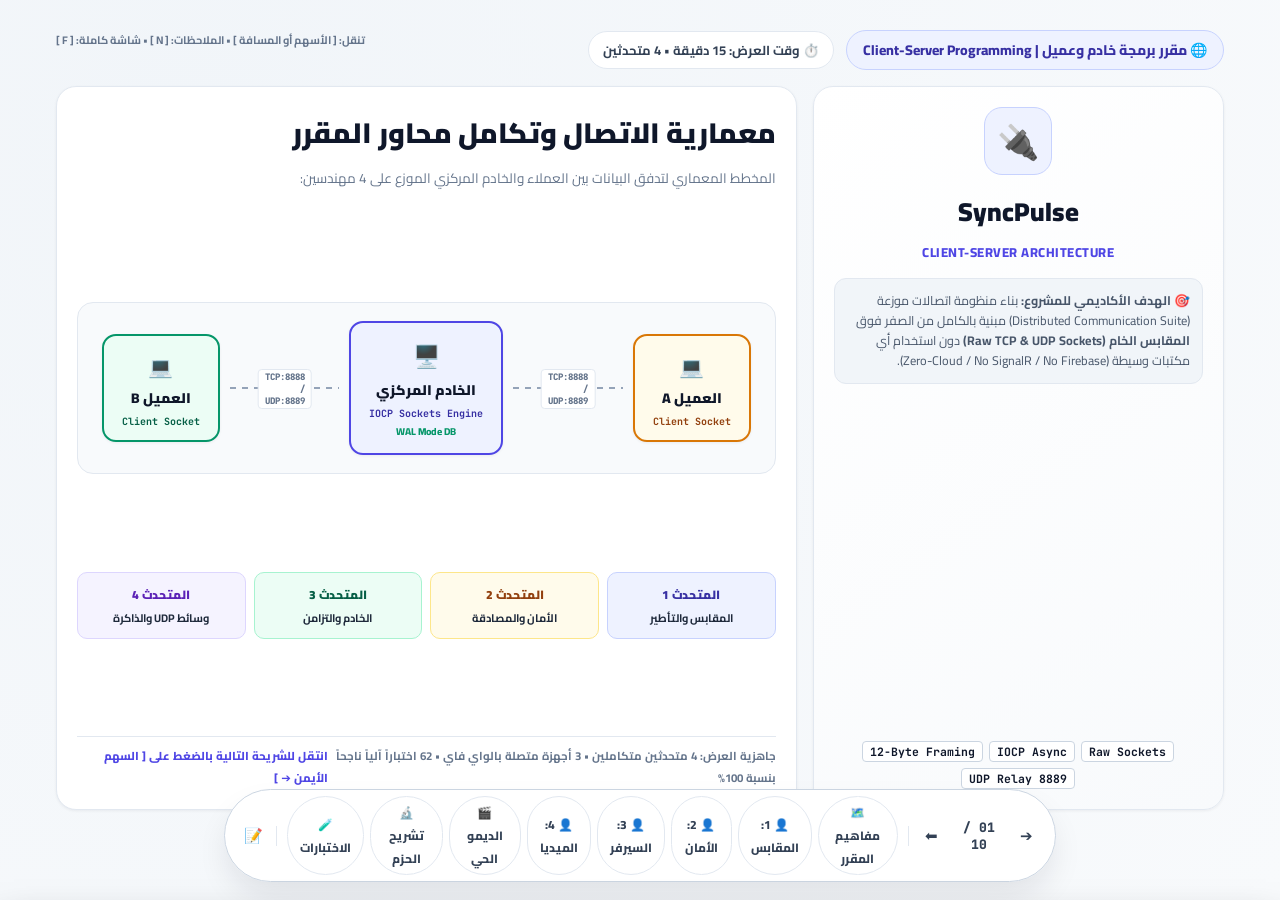
==== commit b17d297d: "docs(presentation): enhance client-server presentation with animated diagrams and role matrices" ====
--- a/SyncPulse.RolesPresentation/index.html
+++ b/SyncPulse.RolesPresentation/index.html
@@ -1,635 +1,596 @@
 <!DOCTYPE html>
 <html lang="ar" dir="rtl">
-
 <head>
   <meta charset="UTF-8">
   <meta name="viewport" content="width=device-width, initial-scale=1.0">
-  <title>SyncPulse - برزنتيشن توزيع أدوار المتحدثين الـ 4 لمقرر خادم وعميل</title>
+  <title>SyncPulse - العرض الأكاديمي لمقرر برمجة خادم وعميل (Client-Server Programming)</title>
   <link rel="preconnect" href="https://fonts.googleapis.com">
   <link rel="preconnect" href="https://fonts.gstatic.com" crossorigin>
-  <link
-    href="https://fonts.googleapis.com/css2?family=Cairo:wght@400;600;700;800;900&family=JetBrains+Mono:wght@500;700&display=swap"
-    rel="stylesheet">
+  <link href="https://fonts.googleapis.com/css2?family=Cairo:wght@400;600;700;800;900&family=JetBrains+Mono:wght@500;700;800&display=swap" rel="stylesheet">
   <link rel="stylesheet" href="style.css">
 </head>
-
 <body>
 
   <div class="deck-container">
     <div class="slide-stage">
 
       <!-- ===================================================================
-           Slide 1: Executive Title & Defense Architecture
+           Slide 1: Formal Client-Server Course Title Screen
            =================================================================== -->
       <section class="slide active" id="slide-0">
         <div class="slide-header">
           <div class="header-meta">
-            <span class="speaker-pill all">👥 فريق العمل الهندسي الكامل</span>
-            <span class="timer-tag">⏱️ إجمالي وقت العرض: 15 دقيقة</span>
-          </div>
-          <span class="help-pill">تنقل: [ الاسهم أو المسافة ] • الملاحظات: [ N ] • شاشة كاملة: [ F ]</span>
-        </div>
-
-        <div class="bento-grid grid-1-3-cols">
-          <!-- Side Hero Card -->
-          <div class="bento-card"
-            style="background: linear-gradient(145deg, #FFFFFF 0%, #F8FAFC 100%); justify-content: center; text-align: center;">
-            <div
-              style="width: 70px; height: 70px; background: #EEF2FF; border-radius: 20px; display: flex; align-items: center; justify-content: center; font-size: 36px; margin: 0 auto 16px auto;">
-              🛡️
-            </div>
-            <h2 style="font-size: 26px; font-weight: 900; color: #0F172A; margin-bottom: 8px;">SyncPulse</h2>
-            <p style="font-size: 13px; font-weight: 700; color: #4F46E5; margin-bottom: 16px;">مقرر برمجة خادم وعميل</p>
-            <div
-              style="background: #F1F5F9; border: 1px solid #E2E8F0; border-radius: 12px; padding: 12px; font-size: 12px; color: #475569; text-align: right; line-height: 1.6;">
-              🎯 <strong>هدف البرزنتيشن:</strong> استعراض التوزيع الدقيق لمحاور النظام الأربعة وتكامل أعضاء الفريق في
-              الشرح والعرض العملي الحي لنيل الدرجة الكاملة.
-            </div>
-          </div>
-
-          <!-- 4 Pillars Overview -->
+            <span class="speaker-pill all">🌐 مقرر برمجة خادم وعميل | Client-Server Programming</span>
+            <span class="timer-tag">⏱️ وقت العرض: 15 دقيقة • 4 متحدثين</span>
+          </div>
+          <span class="help-pill">تنقل: [ الأسهم أو المسافة ] • الملاحظات: [ N ] • شاشة كاملة: [ F ]</span>
+        </div>
+
+        <div class="bento-grid grid-1-2-cols">
+          <!-- Course Hero Card -->
+          <div class="bento-card" style="background: linear-gradient(145deg, #FFFFFF 0%, #F8FAFC 100%); justify-content: space-between; text-align: center;">
+            <div>
+              <div style="width: 68px; height: 68px; background: #EEF2FF; border: 1.5px solid #C7D2FE; border-radius: 18px; display: flex; align-items: center; justify-content: center; font-size: 34px; margin: 0 auto 12px auto;">
+                🔌
+              </div>
+              <h2 style="font-size: 26px; font-weight: 900; color: #0F172A; margin-bottom: 4px;">SyncPulse</h2>
+              <div style="font-size: 13px; font-weight: 800; color: #4F46E5; letter-spacing: 0.5px; margin-bottom: 14px;">CLIENT-SERVER ARCHITECTURE</div>
+              <div style="background: #F1F5F9; border: 1px solid #E2E8F0; border-radius: 12px; padding: 12px; font-size: 12.5px; color: #475569; text-align: right; line-height: 1.6;">
+                🎯 <strong>الهدف الأكاديمي للمشروع:</strong> بناء منظومة اتصالات موزعة (Distributed Communication Suite) مبنية بالكامل من الصفر فوق <strong>المقابس الخام (Raw TCP & UDP Sockets)</strong> دون استخدام أي مكتبات وسيطة (Zero-Cloud / No SignalR / No Firebase).
+              </div>
+            </div>
+
+            <!-- Mini Spec Tags -->
+            <div style="display: flex; gap: 6px; justify-content: center; flex-wrap: wrap; margin-top: 10px;">
+              <span class="code-badge">Raw Sockets</span>
+              <span class="code-badge">IOCP Async</span>
+              <span class="code-badge">12-Byte Framing</span>
+              <span class="code-badge">UDP Relay 8889</span>
+            </div>
+          </div>
+
+          <!-- Visual Client-Server Topology Diagram -->
           <div class="bento-card" style="justify-content: space-between;">
             <div>
-              <h1 style="font-size: 28px; font-weight: 900; color: #0F172A; margin-bottom: 6px;">مصفوفة توزيع الأدوار
-                الهندسية لفريق الـ 4 متحدثين</h1>
-              <p style="font-size: 14px; color: #64748B; margin-bottom: 20px;">توزيع محاور المقرر وفق معايير Clean
-                Architecture والفصل الصارم للمسؤوليات (3-4 دقائق لكل متحدث):</p>
-            </div>
-
-            <div style="display: grid; grid-template-columns: repeat(2, 1fr); gap: 14px;">
-              <!-- Role 1 Quick -->
-              <div style="background: #EEF2FF; border: 1.5px solid #C7D2FE; border-radius: 14px; padding: 14px;">
-                <div style="display: flex; align-items: center; justify-content: space-between; margin-bottom: 6px;">
-                  <span style="font-weight: 900; color: #4F46E5; font-size: 15px;">👤 المتحدث الأول</span>
-                  <span
-                    style="font-size: 11px; background: #FFFFFF; padding: 2px 8px; border-radius: 99px; font-weight: 700; color: #4F46E5;">3-4
-                    دقائق</span>
-                </div>
-                <div style="font-weight: 800; font-size: 13px; color: #0F172A;">هندسة المقابس وبروتوكول التأطير</div>
-                <div style="font-size: 11px; color: #475569; margin-top: 4px;">TCP Sockets Lifecycle • 12-Byte
-                  FrameHeader • UDP 8887 Discovery</div>
-              </div>
-
-              <!-- Role 2 Quick -->
-              <div style="background: #FFFBEB; border: 1.5px solid #FDE68A; border-radius: 14px; padding: 14px;">
-                <div style="display: flex; align-items: center; justify-content: space-between; margin-bottom: 6px;">
-                  <span style="font-weight: 900; color: #D97706; font-size: 15px;">👤 المتحدث الثاني</span>
-                  <span
-                    style="font-size: 11px; background: #FFFFFF; padding: 2px 8px; border-radius: 99px; font-weight: 700; color: #D97706;">3-4
-                    دقائق</span>
-                </div>
-                <div style="font-weight: 800; font-size: 13px; color: #0F172A;">الأمن السيبراني والمصادقة والجلسات</div>
-                <div style="font-size: 11px; color: #475569; margin-top: 4px;">PBKDF2/100k • Timing Attack Defense • JWT
-                  RFC 7519 • ISO 27001</div>
-              </div>
-
-              <!-- Role 3 Quick -->
-              <div style="background: #ECFDF5; border: 1.5px solid #A7F3D0; border-radius: 14px; padding: 14px;">
-                <div style="display: flex; align-items: center; justify-content: space-between; margin-bottom: 6px;">
-                  <span style="font-weight: 900; color: #059669; font-size: 15px;">👤 المتحدث الثالث</span>
-                  <span
-                    style="font-size: 11px; background: #FFFFFF; padding: 2px 8px; border-radius: 99px; font-weight: 700; color: #059669;">3-4
-                    دقائق</span>
-                </div>
-                <div style="font-weight: 800; font-size: 13px; color: #0F172A;">خادم TCP والتزامن وقواعد البيانات</div>
-                <div style="font-size: 11px; color: #475569; margin-top: 4px;">IOCP Port 8888 • SQLite 3NF WAL •
-                  Telegram-Style Offline Queue</div>
-              </div>
-
-              <!-- Role 4 Quick -->
-              <div style="background: #F5F3FF; border: 1.5px solid #DDD6FE; border-radius: 14px; padding: 14px;">
-                <div style="display: flex; align-items: center; justify-content: space-between; margin-bottom: 6px;">
-                  <span style="font-weight: 900; color: #7C3AED; font-size: 15px;">👤 المتحدث الرابع</span>
-                  <span
-                    style="font-size: 11px; background: #FFFFFF; padding: 2px 8px; border-radius: 99px; font-weight: 700; color: #7C3AED;">3-4
-                    دقائق</span>
-                </div>
-                <div style="font-weight: 800; font-size: 13px; color: #0F172A;">مكرر وسائط UDP والذاكرة والبث المباشر
-                </div>
-                <div style="font-size: 11px; color: #475569; margin-top: 4px;">UDP Relay 8889 • 16kHz Zero-Alloc Audio •
-                  DirectShow LED Kill</div>
-              </div>
-            </div>
-
-            <div
-              style="display: flex; justify-content: space-between; align-items: center; margin-top: 14px; padding-top: 12px; border-top: 1px solid #E2E8F0;">
-              <span style="font-size: 12px; color: #64748B;">جاهزية الفريق: 4 متحدثين متكاملين • صفر تعارضات Git • 62/62
-                اختباراً ناجحاً</span>
-              <span style="font-size: 12px; font-weight: 800; color: #059669;">اضغط [ السهم الأيمن ➔ ] لبدء استعراض
-                الأدوار التفصيلية</span>
+              <h1 style="font-size: 28px; font-weight: 900; color: #0F172A; margin-bottom: 6px;">معمارية الاتصال وتكامل محاور المقرر</h1>
+              <p style="font-size: 13.5px; color: #64748B; margin-bottom: 12px;">المخطط المعماري لتدفق البيانات بين العملاء والخادم المركزي الموزع على 4 مهندسين:</p>
+            </div>
+
+            <!-- Visual Vector Diagram: Client-Server Topology -->
+            <div class="topology-box">
+              <div class="topo-node client-node-a">
+                <div style="font-size: 20px;">💻</div>
+                <div class="topo-title">العميل A</div>
+                <span class="topo-badge" style="color: var(--s2-primary);">Client Socket</span>
+              </div>
+
+              <div class="topo-link"></div>
+
+              <div class="topo-node server-node">
+                <div style="font-size: 22px;">🖥️</div>
+                <div class="topo-title">الخادم المركزي</div>
+                <span class="topo-badge" style="color: var(--s1-primary);">IOCP Sockets Engine</span>
+                <div style="font-size: 10px; color: #059669; font-weight: 800; margin-top: 2px;">WAL Mode DB</div>
+              </div>
+
+              <div class="topo-link"></div>
+
+              <div class="topo-node client-node-b">
+                <div style="font-size: 20px;">💻</div>
+                <div class="topo-title">العميل B</div>
+                <span class="topo-badge" style="color: var(--s3-primary);">Client Socket</span>
+              </div>
+            </div>
+
+            <!-- 4 Speakers Roles Pills -->
+            <div style="display: grid; grid-template-columns: repeat(4, 1fr); gap: 8px;">
+              <div style="background: var(--s1-light); border: 1px solid var(--s1-border); border-radius: 10px; padding: 10px; text-align: center;">
+                <div style="font-weight: 900; font-size: 12px; color: var(--s1-primary);">المتحدث 1</div>
+                <div style="font-size: 11px; font-weight: 700; color: #1E293B; margin-top: 2px;">المقابس والتأطير</div>
+              </div>
+              <div style="background: var(--s2-light); border: 1px solid var(--s2-border); border-radius: 10px; padding: 10px; text-align: center;">
+                <div style="font-weight: 900; font-size: 12px; color: var(--s2-primary);">المتحدث 2</div>
+                <div style="font-size: 11px; font-weight: 700; color: #1E293B; margin-top: 2px;">الأمان والمصادقة</div>
+              </div>
+              <div style="background: var(--s3-light); border: 1px solid var(--s3-border); border-radius: 10px; padding: 10px; text-align: center;">
+                <div style="font-weight: 900; font-size: 12px; color: var(--s3-primary);">المتحدث 3</div>
+                <div style="font-size: 11px; font-weight: 700; color: #1E293B; margin-top: 2px;">الخادم والتزامن</div>
+              </div>
+              <div style="background: var(--s4-light); border: 1px solid var(--s4-border); border-radius: 10px; padding: 10px; text-align: center;">
+                <div style="font-weight: 900; font-size: 12px; color: var(--s4-primary);">المتحدث 4</div>
+                <div style="font-size: 11px; font-weight: 700; color: #1E293B; margin-top: 2px;">وسائط UDP والذاكرة</div>
+              </div>
+            </div>
+
+            <div style="display: flex; justify-content: space-between; align-items: center; margin-top: 10px; padding-top: 8px; border-top: 1px solid #E2E8F0;">
+              <span style="font-size: 11.5px; font-weight: 700; color: #64748B;">جاهزية العرض: 4 متحدثين متكاملين • 3 أجهزة متصلة بالواي فاي • 62 اختباراً آلياً ناجحاً بنسبة 100%</span>
+              <span style="font-size: 11.5px; font-weight: 800; color: #4F46E5;">انتقل للشريحة التالية بالضغط على [ السهم الأيمن ➔ ]</span>
             </div>
           </div>
         </div>
       </section>
 
       <!-- ===================================================================
-           Slide 2: The Team Responsibility Matrix
+           Slide 2: Client-Server Course Theoretical & Practical Matrix
            =================================================================== -->
       <section class="slide" id="slide-1">
         <div class="slide-header">
           <div class="slide-title-group">
-            <h1>المصفوفة التكاملية وخريطة المسؤوليات البرمجية</h1>
-            <p>توزيع طبقات الكود على المتحدثين الأربعة لمنع أي تضارب والإجابة الدقيقة على أسئلة المناقش</p>
-          </div>
-          <span class="speaker-pill all">خريطة المعمارية المشتركة</span>
+            <h1>مصفوفة مفاهيم مقرر "برمجة خادم وعميل" وتوزيع الأدوار</h1>
+            <p>توزيع محاور المقرر الأكاديمية على المتحدثين الأربعة وفق معايير Clean Architecture</p>
+          </div>
+          <span class="speaker-pill all">خريطة مفاهيم المقرر الأكاديمي</span>
         </div>
 
         <div class="bento-grid grid-4-cols">
-          <!-- Col 1: Sockets -->
+          <!-- Col 1: Sockets (Speaker 1) -->
           <div class="bento-card accent-s1">
             <div class="card-header-line">
-              <span style="font-size: 12px; font-weight: 800; color: var(--s1-primary);">المتحدث 1</span>
+              <span style="font-size: 12px; font-weight: 900; color: var(--s1-accent);">المتحدث 1</span>
               <div class="card-icon-box s1">🔌</div>
             </div>
             <div class="card-title">المقابس والتأطير</div>
-            <div class="card-subtitle">الطبقة: النواة وبروتوكول النقل الخام (SyncPulse.Core)</div>
+            <div class="card-subtitle">Socket Lifecycle & Framing Protocols</div>
             <ul class="pillar-list">
-              <li class="pillar-item"><strong>دورة حياة المقابس:</strong> Bind, Listen, AcceptAsync, Connect.</li>
-              <li class="pillar-item"><strong>تأطير الحزم:</strong> 12-Byte Header بترتيب Big-Endian.</li>
-              <li class="pillar-item"><strong>محلل الدفق:</strong> FrameStreamParser لفك التجزئة والدمج.</li>
-              <li class="pillar-item"><strong>الاكتشاف:</strong> UDP Broadcast على 8887.</li>
+              <li class="pillar-item"><strong>Socket APIs:</strong> Bind, Listen, AcceptAsync, Connect.</li>
+              <li class="pillar-item"><strong>TCP Byte-Stream:</strong> حل مشكلة تجزئة ودمج الحزم.</li>
+              <li class="pillar-item"><strong>Binary Framing:</strong> 12-Byte Header بـ Big-Endian.</li>
+              <li class="pillar-item"><strong>UDP Broadcast:</strong> اكتشاف IP تلقائياً على 8887.</li>
             </ul>
-            <div style="margin-top: 10px;">
-              <span class="code-badge">FrameHeader.cs</span>
-              <span class="code-badge">ServerDiscovery.cs</span>
-            </div>
-          </div>
-
-          <!-- Col 2: Security -->
+            <div style="margin-top: 8px;">
+              <span class="code-badge">FrameStreamParser.cs</span>
+            </div>
+          </div>
+
+          <!-- Col 2: Security & State (Speaker 2) -->
           <div class="bento-card accent-s2">
             <div class="card-header-line">
-              <span style="font-size: 12px; font-weight: 800; color: var(--s2-primary);">المتحدث 2</span>
+              <span style="font-size: 12px; font-weight: 900; color: var(--s2-accent);">المتحدث 2</span>
               <div class="card-icon-box s2">🔐</div>
             </div>
             <div class="card-title">الأمان والمصادقة</div>
-            <div class="card-subtitle">الطبقة: الأمن السيبراني والجلسات (Crypto & Session State)</div>
+            <div class="card-subtitle">Client Authentication & Session State</div>
             <ul class="pillar-list">
-              <li class="pillar-item"><strong>تجزئة الكلمات:</strong> PBKDF2/SHA-256 بـ 100k تكرار.</li>
-              <li class="pillar-item"><strong>الملح المشفر:</strong> 128-bit Cryptographic Salt.</li>
-              <li class="pillar-item"><strong>هجمات التوقيت:</strong> دالة FixedTimeEquals بزمن ثابت.</li>
-              <li class="pillar-item"><strong>التوكنات:</strong> JWT RFC 7519 موقّعة بـ HMAC-SHA256.</li>
+              <li class="pillar-item"><strong>PBKDF2/SHA-256:</strong> تجزئة بـ 100k تكرار و 128-bit Salt.</li>
+              <li class="pillar-item"><strong>Timing Attacks:</strong> مقارنة ثابتة بدالة FixedTimeEquals.</li>
+              <li class="pillar-item"><strong>State Tokens:</strong> توكنات JWT RFC 7519 في الميموري.</li>
+              <li class="pillar-item"><strong>Injection Defense:</strong> استعلامات Parameterized SQL.</li>
             </ul>
-            <div style="margin-top: 10px;">
+            <div style="margin-top: 8px;">
               <span class="code-badge">CryptoEngine.cs</span>
-              <span class="code-badge">JwtTokenEngine.cs</span>
-            </div>
-          </div>
-
-          <!-- Col 3: Server & Sync -->
+            </div>
+          </div>
+
+          <!-- Col 3: Server & Concurrency (Speaker 3) -->
           <div class="bento-card accent-s3">
             <div class="card-header-line">
-              <span style="font-size: 12px; font-weight: 800; color: var(--s3-primary);">المتحدث 3</span>
-              <div class="card-icon-box s3">🗄️</div>
+              <span style="font-size: 12px; font-weight: 900; color: var(--s3-accent);">المتحدث 3</span>
+              <div class="card-icon-box s3">🖥️</div>
             </div>
             <div class="card-title">الخادم والتزامن</div>
-            <div class="card-subtitle">الطبقة: محرك الباك إند وقاعدة البيانات (SyncPulse.Server)</div>
+            <div class="card-subtitle">Server Concurrency & Message Queues</div>
             <ul class="pillar-list">
-              <li class="pillar-item"><strong>خادم المقابس:</strong> IOCP Async على المنفذ 8888.</li>
-              <li class="pillar-item"><strong>عزل الأعطال:</strong> Bulkhead Pattern لكل عميل.</li>
-              <li class="pillar-item"><strong>قاعدة البيانات:</strong> SQLite 3NF بوضع WAL Mode.</li>
-              <li class="pillar-item"><strong>طابور الانتظار:</strong> Offline Queue وعلامات الصح الثلاث.</li>
+              <li class="pillar-item"><strong>IOCP Model:</strong> استماع متزامن غير حاجب على 8888.</li>
+              <li class="pillar-item"><strong>Bulkhead Isolation:</strong> عزل أعطال العملاء ومنع الانهيار.</li>
+              <li class="pillar-item"><strong>SQLite WAL:</strong> قراءات وكتابات متزامنة بدون أقفال.</li>
+              <li class="pillar-item"><strong>Offline Queue:</strong> طابور الرسائل المعلقة (✓ ✓✓ ✓✓).</li>
             </ul>
-            <div style="margin-top: 10px;">
+            <div style="margin-top: 8px;">
               <span class="code-badge">TcpSocketServer.cs</span>
-              <span class="code-badge">DatabaseManager.cs</span>
-            </div>
-          </div>
-
-          <!-- Col 4: Media & Streaming -->
+            </div>
+          </div>
+
+          <!-- Col 4: UDP Media & Memory (Speaker 4) -->
           <div class="bento-card accent-s4">
             <div class="card-header-line">
-              <span style="font-size: 12px; font-weight: 800; color: var(--s4-primary);">المتحدث 4</span>
+              <span style="font-size: 12px; font-weight: 900; color: var(--s4-accent);">المتحدث 4</span>
               <div class="card-icon-box s4">🎧</div>
             </div>
-            <div class="card-title">الوسائط والذاكرة</div>
-            <div class="card-subtitle">الطبقة: تدفقات الميديا المباشرة والعتاد (Client Services)</div>
+            <div class="card-title">وسائط UDP والذاكرة</div>
+            <div class="card-subtitle">UDP Relay & Low-Level Memory Safety</div>
             <ul class="pillar-list">
-              <li class="pillar-item"><strong>مكرر الوسائط:</strong> UDP Media Relay على المنفذ 8889.</li>
-              <li class="pillar-item"><strong>أمان الذاكرة:</strong> حل 0xc0000005 بالمخازن الدائرية.</li>
-              <li class="pillar-item"><strong>محرك الفيديو:</strong> DirectShow وإطفاء LED الكاميرا.</li>
-              <li class="pillar-item"><strong>البث الهجين:</strong> UDP+TCP وإلغاء تكرار الإطارات بـ 64-bit.</li>
+              <li class="pillar-item"><strong>UDP Media Relay:</strong> توجيه الصوت والفيديو على 8889.</li>
+              <li class="pillar-item"><strong>Memory Safety:</strong> حل 0xc0000005 بـ Pre-Pinned Buffers.</li>
+              <li class="pillar-item"><strong>Hardware Privacy:</strong> إطفاء ضوء الكاميرا عتادياً عند الكتم.</li>
+              <li class="pillar-item"><strong>Hybrid Streaming:</strong> بث هجين وإلغاء التكرار بـ 64-bit.</li>
             </ul>
-            <div style="margin-top: 10px;">
+            <div style="margin-top: 8px;">
               <span class="code-badge">AudioEngine.cs</span>
-              <span class="code-badge">VideoEngine.cs</span>
             </div>
           </div>
         </div>
       </section>
 
       <!-- ===================================================================
-           Slide 3: Speaker 1 Deep Dive
+           Slide 3: Speaker 1 - TCP Socket Lifecycle & Framing Protocol
            =================================================================== -->
       <section class="slide" id="slide-2">
         <div class="slide-header">
           <div class="slide-title-group">
-            <h1>المتحدث الأول: هندسة المقابس وبروتوكول التأطير</h1>
-            <p>التركيز الأساسي: المقابس الأصلية (Raw Sockets)، معضلة دفق TCP، ترويسة 12-Byte، والاكتشاف التلقائي</p>
+            <h1>المحور الأول: دورة حياة مقابس TCP وبروتوكول التأطير</h1>
+            <p>تقديم: المتحدث الأول • المعيار: TCP Byte-Stream vs Message Framing & Zero-Config UDP Discovery</p>
           </div>
           <div class="header-meta">
-            <span class="speaker-pill s1">👤 المتحدث 1: Sockets & Framing</span>
+            <span class="speaker-pill s1">👤 المتحدث 1: المقابس والتأطير</span>
             <span class="timer-tag">⏱️ 03:30 دقيقة</span>
           </div>
         </div>
 
-        <div class="bento-grid grid-1-3-cols">
-          <!-- Talking Guide & Cues -->
+        <div class="bento-grid grid-1-1-cols">
+          <!-- Left: Technical Explanations -->
           <div class="bento-card accent-s1" style="justify-content: space-between;">
             <div>
-              <div style="display: flex; align-items: center; gap: 10px; margin-bottom: 12px;">
-                <div class="card-icon-box s1">🎙️</div>
+              <div style="font-weight: 900; font-size: 16px; color: var(--s1-primary); margin-bottom: 10px;">دورة حياة مقابس TCP ومعضلة الدفق:</div>
+              <ul class="pillar-list">
+                <li class="pillar-item">
+                  <strong>دورة حياة مقبس الخادم:</strong><br>
+                  <span class="code-badge">Socket(InterNetwork, Stream, Tcp)</span> ➔ <span class="code-badge">Bind(IPEndPoint)</span> ➔ <span class="code-badge">Listen(backlog)</span> ➔ <span class="code-badge">AcceptAsync()</span>.
+                </li>
+                <li class="pillar-item">
+                  <strong>دورة حياة مقبس العميل:</strong><br>
+                  <span class="code-badge">ConnectAsync()</span> لبدء مصافحة <span class="code-badge">3-Way Handshake (SYN -> SYN-ACK -> ACK)</span>، ثم التبادل عبر <span class="code-badge">SendAsync / ReceiveAsync</span>.
+                </li>
+                <li class="pillar-item">
+                  <strong>معضلة دفق TCP (Fragmentation & Merging):</strong> بروتوكول TCP لا يعرف "حدود الرسائل" (Byte Stream)؛ لذلك دمج رسائل متعددة في قراءة واحدة أو تجزئة رسالة واحدة على عدة قراءات أمر حتمي.
+                </li>
+                <li class="pillar-item">
+                  <strong>الحل ببادئة الطول (Length-Prefix):</strong> ترويسة ثابتة 12 بايت تحتوي على طول الحمولة مسبقاً، مع ترتيب الشبكة <span class="code-badge">Big-Endian</span> لتوحيد قراءة الأرقام بين معالجات x86 و ARM.
+                </li>
+              </ul>
+            </div>
+
+            <div style="background: var(--s1-light); border: 1.5px solid var(--s1-border); border-radius: 10px; padding: 8px 12px; font-size: 12px; color: var(--s1-dark);">
+              📁 كود النواة المسؤول: <strong>FrameHeader.cs • FrameStreamParser.cs • ServerDiscovery.cs</strong>
+            </div>
+          </div>
+
+          <!-- Right: Visual Animated Diagrams -->
+          <div class="bento-card" style="justify-content: space-between;">
+            <div>
+              <div style="font-weight: 900; font-size: 15px; color: #0F172A; margin-bottom: 6px;">مخطط تشريح ترويسة الحزمة (12-Byte FrameHeader):</div>
+
+              <!-- Animated 12-Byte FrameHeader Diagram -->
+              <div class="frame-packet-diagram">
+                <div class="frame-byte-chunk active-byte">
+                  <div class="chunk-label">Magic Byte</div>
+                  <div class="chunk-size">1 Byte (0x53)</div>
+                </div>
+                <div class="frame-byte-chunk">
+                  <div class="chunk-label">Version</div>
+                  <div class="chunk-size">1 Byte (0x01)</div>
+                </div>
+                <div class="frame-byte-chunk">
+                  <div class="chunk-label">PacketType</div>
+                  <div class="chunk-size">2 Bytes (Int16)</div>
+                </div>
+                <div class="frame-byte-chunk active-byte">
+                  <div class="chunk-label">PayloadLength</div>
+                  <div class="chunk-size">4 Bytes (Int32)</div>
+                </div>
+                <div class="frame-byte-chunk">
+                  <div class="chunk-label">SequenceNo</div>
+                  <div class="chunk-size">4 Bytes (Int32)</div>
+                </div>
+              </div>
+
+              <!-- Visual Stream Parser Assembly Diagram -->
+              <div style="background: #F8FAFC; border: 1.5px solid #E2E8F0; border-radius: 10px; padding: 12px; margin-top: 12px;">
+                <div style="font-size: 12px; font-weight: 800; color: #0F172A; margin-bottom: 6px;">آلة حالة تجميع البايتات (FrameStreamParser):</div>
+                <div class="stream-flow-box" style="display: flex; align-items: center; gap: 8px; justify-content: center; background: #FFFFFF; padding: 8px; border-radius: 6px; border: 1px solid #CBD5E1;">
+                  <span style="font-size: 11px; color: #64748B;">[ سيل بايتات TCP ] ➔</span>
+                  <span style="background: #EEF2FF; color: #4F46E5; font-weight: 800; padding: 2px 8px; border-radius: 4px; font-size: 11px;">قراءة 12 بايت</span>
+                  <span style="font-size: 11px; color: #64748B;">➔ انتظار PayloadLength ➔</span>
+                  <span style="background: #ECFDF5; color: #059669; font-weight: 800; padding: 2px 8px; border-radius: 4px; font-size: 11px;">إطلاق الحزمة كاملة ✅</span>
+                </div>
+              </div>
+
+              <!-- UDP Broadcast Graphic -->
+              <div style="background: #F1F5F9; border: 1.5px solid #CBD5E1; border-radius: 10px; padding: 12px; margin-top: 10px; display: flex; align-items: center; justify-content: space-between;">
                 <div>
-                  <div style="font-weight: 800; font-size: 15px;">بطاقة إلقاء المتحدث 1</div>
-                  <div style="font-size: 12px; color: var(--text-secondary);">الوقت: 3 - 4 دقائق</div>
-                </div>
-              </div>
-
-              <div class="cue-box opening">
-                <span class="cue-label s1">جملة الافتتاح والتمهيد:</span>
-                <span class="cue-text">"بسم الله الرحمن الرحيم، أسعد الله أوقاتكم دكتورنا الفاضل ولجنتنا الموقرة.
-                  سنستعرض معكم مشروعنا لنظام الاتصالات المحلي SyncPulse المبني 100% من الصفر فوق المقابس
-                  الخام..."</span>
-              </div>
-
-              <div class="cue-box transition" style="margin-top: 12px;">
-                <span class="cue-label s1">جملة التسليم للمتحدث الثاني:</span>
-                <span class="cue-text">"وبعد أن ضمنا وصول البايتات كاملة ومؤطرة بدقة عبر المقابس، أنقل الكلمة لزميلي
-                  [المتحدث الثاني] ليوضح كيف حمينا هذه البيانات بجدار الأمان والتشفير..."</span>
-              </div>
-            </div>
-
-            <div class="cue-box defense">
-              <span class="cue-label s1">السؤال المباغت المتوقع:</span>
-              <span class="cue-text">س: لماذا فرضتم Big-Endian؟<br><strong>ج:</strong> لتوحيد قراءة الأرقام بين معالجات
-                x86 و ARM ومنع تضارب أطوال الحزم.</span>
-            </div>
-          </div>
-
-          <!-- Technical Content Breakdown -->
-          <div class="bento-card">
-            <div style="font-weight: 800; font-size: 16px; margin-bottom: 14px; color: var(--s1-primary);">المحاور
-              الهندسية الأربعة التي يستعرضها المتحدث الأول:</div>
-
-            <div style="display: grid; grid-template-columns: 1fr 1fr; gap: 14px; flex: 1;">
-              <div
-                style="background: var(--bg-surface); padding: 14px; border-radius: 12px; border: 1px solid var(--border-light);">
-                <div style="font-weight: 800; font-size: 14px; color: #0F172A; margin-bottom: 6px;">1. المشكلة والدافع
-                  الأساسي</div>
-                <p style="font-size: 12px; color: var(--text-secondary); line-height: 1.5;">الاستغناء الكامل عن خوادم
-                  Cloud الخارجية وعمل النظام محلياً 100% On-Premise LAN دون إنترنت لحماية الخصوصية ومواصلة الاتصال عند
-                  انقطاع الـ WAN.</p>
-              </div>
-
-              <div
-                style="background: var(--bg-surface); padding: 14px; border-radius: 12px; border: 1px solid var(--border-light);">
-                <div style="font-weight: 800; font-size: 14px; color: #0F172A; margin-bottom: 6px;">2. دورة حياة مقابس
-                  TCP (Socket API)</div>
-                <p style="font-size: 12px; color: var(--text-secondary); line-height: 1.5;">شرح تسلسل السيرفر: <span
-                    class="code-badge">Socket -> Bind -> Listen -> AcceptAsync</span> والعميل: <span
-                    class="code-badge">ConnectAsync -> SendAsync -> ReceiveAsync</span> ومصافحة 3-Way Handshake.</p>
-              </div>
-
-              <div
-                style="background: var(--bg-surface); padding: 14px; border-radius: 12px; border: 1px solid var(--border-light);">
-                <div style="font-weight: 800; font-size: 14px; color: #0F172A; margin-bottom: 6px;">3. بروتوكول التأطير
-                  الثنائي 12-Byte Header</div>
-                <p style="font-size: 12px; color: var(--text-secondary); line-height: 1.5;">Magic Byte <span
-                    class="code-badge">0x53 ('S')</span>، رقم الإصدار، نوع الحزمة، وطول الحمولة بدقة مع ترتيب <span
-                    class="code-badge">Big-Endian</span> وآلة الحالة <span class="code-badge">FrameStreamParser</span>
-                  لفك التجزئة.</p>
-              </div>
-
-              <div
-                style="background: var(--bg-surface); padding: 14px; border-radius: 12px; border: 1px solid var(--border-light);">
-                <div style="font-weight: 800; font-size: 14px; color: #0F172A; margin-bottom: 6px;">4. الاكتشاف التلقائي
-                  Zero-Config UDP 8887</div>
-                <p style="font-size: 12px; color: var(--text-secondary); line-height: 1.5;">بث الخادم نبضة تعريفية كل 3
-                  ثوانٍ على <span class="code-badge">255.255.255.255:8887</span> ليلتقطها العميل ويتصل فورياً دون كتابة
-                  عنوان IP يدوياً نهائياً.</p>
-              </div>
-            </div>
-
-            <div
-              style="margin-top: 14px; padding: 10px; background: #EEF2FF; border-radius: 10px; font-size: 12px; color: var(--s1-dark); display: flex; justify-content: space-between;">
-              <span>📁 الملفات المسؤول عنها المتحدث 1: <strong>FrameHeader.cs • FrameStreamParser.cs •
-                  ServerDiscovery.cs</strong></span>
-              <span style="font-weight: 800;">الهدف: إثبات عمق فهم طبقة النقل (Transport Layer)</span>
+                  <div style="font-weight: 800; font-size: 13px; color: #0F172A;">الاكتشاف التلقائي عبر UDP 8887 (Zero-Config):</div>
+                  <div style="font-size: 11.5px; color: #64748B;">بث نبضة كل 3 ثوانٍ على 255.255.255.255 لالتقاط IP فوراً دون إدخال يدوي.</div>
+                </div>
+                <div class="beacon-pulse" style="font-size: 26px;">📡</div>
+              </div>
+            </div>
+
+            <div style="font-size: 11px; color: #64748B; border-top: 1px solid #E2E8F0; padding-top: 8px; margin-top: 8px;">
+              ⚡ يحل مشكلة الـ Delimiters الفاشلة (\n) ويتيح نقل ملفات وصوت وصور بأعلى موثوقية.
             </div>
           </div>
         </div>
       </section>
 
       <!-- ===================================================================
-           Slide 4: Speaker 2 Deep Dive
+           Slide 4: Speaker 2 - Client-Server Security & State Tokens
            =================================================================== -->
       <section class="slide" id="slide-3">
         <div class="slide-header">
           <div class="slide-title-group">
-            <h1>المتحدث الثاني: بروتوكولات الأمان والمصادقة وإدارة الجلسات</h1>
-            <p>التركيز الأساسي: تشفير PBKDF2، منع هجمات التوقيت، توكنات JWT اللامركزية، وتدقيق ISO 27001</p>
+            <h1>المحور الثاني: الأمن السيبراني وإدارة الجلسات في أنظمة الخادم والعميل</h1>
+            <p>تقديم: المتحدث الثاني • المعيار: NIST SP 800-63B Hashing, Timing Attacks, & RFC 7519 Stateless JWT</p>
           </div>
           <div class="header-meta">
-            <span class="speaker-pill s2">👤 المتحدث 2: Security & Auth</span>
+            <span class="speaker-pill s2">👤 المتحدث 2: الأمان والمصادقة</span>
             <span class="timer-tag">⏱️ 03:30 دقيقة</span>
           </div>
         </div>
 
-        <div class="bento-grid grid-1-3-cols">
-          <!-- Talking Guide & Cues -->
+        <div class="bento-grid grid-1-1-cols">
+          <!-- Left: Technical Explanations -->
           <div class="bento-card accent-s2" style="justify-content: space-between;">
             <div>
-              <div style="display: flex; align-items: center; gap: 10px; margin-bottom: 12px;">
-                <div class="card-icon-box s2">🛡️</div>
-                <div>
-                  <div style="font-weight: 800; font-size: 15px;">بطاقة إلقاء المتحدث 2</div>
-                  <div style="font-size: 12px; color: var(--text-secondary);">الوقت: 3 - 4 دقائق</div>
-                </div>
-              </div>
-
-              <div class="cue-box opening" style="background: #FFFBEB; border-color: var(--s2-border);">
-                <span class="cue-label s2">جملة الاستلام من المتحدث 1:</span>
-                <span class="cue-text">"شكراً زميلي. والآن ننتقل إلى الركيزة الأمنية في SyncPulse؛ حيث لا نعتبر أي حزمة
-                  شبكية آمنة حتى تخضع لبروتوكول مصادقة وتشفير بمواصفات عالمية..."</span>
-              </div>
-
-              <div class="cue-box transition" style="margin-top: 12px;">
-                <span class="cue-label s2">جملة التسليم للمتحدث الثالث:</span>
-                <span class="cue-text">"وبعد التحقق المشفر من هوية الحزم، أنقل الكلمة لزميلي [المتحدث الثالث] ليشرح كيف
-                  يستقبل الخادم المركزي هذه الحزم ويعالجها في قاعدة البيانات..."</span>
-              </div>
-            </div>
-
-            <div class="cue-box defense">
-              <span class="cue-label s2">السؤال المباغت المتوقع:</span>
-              <span class="cue-text">س: لماذا لا تفحص قاعدة البيانات في كل حزمة؟<br><strong>ج:</strong> لمنع اختناق
-                السيرفر بالـ I/O؛ توكن JWT يثبت الهوية رياضياً في الميموري.</span>
-            </div>
-          </div>
-
-          <!-- Technical Content Breakdown -->
-          <div class="bento-card">
-            <div style="font-weight: 800; font-size: 16px; margin-bottom: 14px; color: var(--s2-primary);">المحاور
-              الهندسية الأربعة التي يستعرضها المتحدث الثاني:</div>
-
-            <div style="display: grid; grid-template-columns: 1fr 1fr; gap: 14px; flex: 1;">
-              <div
-                style="background: var(--bg-surface); padding: 14px; border-radius: 12px; border: 1px solid var(--border-light);">
-                <div style="font-weight: 800; font-size: 14px; color: #0F172A; margin-bottom: 6px;">1. تجزئة كلمات
-                  المرور (NIST SP 800-63B)</div>
-                <p style="font-size: 12px; color: var(--text-secondary); line-height: 1.5;">استخدام <span
-                    class="code-badge">PBKDF2/SHA-256</span> بـ 100,000 دورة تكرار مع ملح عشوائي <span
-                    class="code-badge">128-bit Salt</span> فريد لكل مستخدم لمنع هجمات جداول قوس قزح (Rainbow Tables).
-                </p>
-              </div>
-
-              <div
-                style="background: var(--bg-surface); padding: 14px; border-radius: 12px; border: 1px solid var(--border-light);">
-                <div style="font-weight: 800; font-size: 14px; color: #0F172A; margin-bottom: 6px;">2. مناعة هجمات
-                  التوقيت (Timing Attacks)</div>
-                <p style="font-size: 12px; color: var(--text-secondary); line-height: 1.5;">تطبيق دالة <span
-                    class="code-badge">FixedTimeEquals</span> لمقارنة الهاشات بعملية XOR في زمن ثابت، ومنع المخترق من
-                  استنتاج كلمة المرور بقياس زمن الرد بالنانوثانية.</p>
-              </div>
-
-              <div
-                style="background: var(--bg-surface); padding: 14px; border-radius: 12px; border: 1px solid var(--border-light);">
-                <div style="font-weight: 800; font-size: 14px; color: #0F172A; margin-bottom: 6px;">3. إدارة الجلسات
-                  اللامركزية (JWT RFC 7519)</div>
-                <p style="font-size: 12px; color: var(--text-secondary); line-height: 1.5;">توليد توكنات JWT موقعة
-                  رقمياً بـ <span class="code-badge">HMAC-SHA256</span> تحمل معرّف المستخدم وتاريخ الصلاحية، ويتم التحقق
-                  من التوقيع في الذاكرة دون استعلام قاعدة البيانات.</p>
-              </div>
-
-              <div
-                style="background: var(--bg-surface); padding: 14px; border-radius: 12px; border: 1px solid var(--border-light);">
-                <div style="font-weight: 800; font-size: 14px; color: #0F172A; margin-bottom: 6px;">4. التحصين ضد الحقن
-                  وسجلات التدقيق</div>
-                <p style="font-size: 12px; color: var(--text-secondary); line-height: 1.5;">حظر حقن SQL تماماً عبر <span
-                    class="code-badge">Parameterized Queries</span>، وتوثيق كافة محاولات الدخول وعناوين IP في جدول <span
-                    class="code-badge">SERVER_AUDIT_LOGS</span> وفق ISO 27001.</p>
-              </div>
-            </div>
-
-            <div
-              style="margin-top: 14px; padding: 10px; background: #FFFBEB; border-radius: 10px; font-size: 12px; color: var(--s2-dark); display: flex; justify-content: space-between;">
-              <span>📁 الملفات المسؤول عنها المتحدث 2: <strong>CryptoEngine.cs • JwtTokenEngine.cs •
-                  UserRepository.cs</strong></span>
-              <span style="font-weight: 800;">الهدف: إثبات تطبيق معايير الأمن السيبراني القياسية عالمياً</span>
+              <div style="font-weight: 900; font-size: 16px; color: var(--s2-primary); margin-bottom: 10px;">إدارة الهوية وحماية قنوات الاتصال:</div>
+              <ul class="pillar-list">
+                <li class="pillar-item">
+                  <strong>تجزئة كلمات المرور (NIST SP 800-63B):</strong> استخدام <span class="code-badge">PBKDF2/SHA-256</span> مع 100,000 دورة تكرار لإبطاء هجمات القوة الغاشمة، مع ملح تشفيري <span class="code-badge">128-bit Salt</span> عشوائي فريد لكل حساب لإبطال جداول قوس قزح.
+                </li>
+                <li class="pillar-item">
+                  <strong>منع هجمات التوقيت (Timing Attacks):</strong> حظر المقارنة التقليدية بـ <span class="code-badge">==</span> لأنها تنتهي عند أول بايت خاطئ؛ واستبدالها بـ <span class="code-badge">FixedTimeEquals</span> التي تجري عملية XOR لكافة البايتات في زمن ثابت.
+                </li>
+                <li class="pillar-item">
+                  <strong>توكنات الجلسات اللامركزية (JWT RFC 7519):</strong> توليد توكن موقع رقمياً بـ <span class="code-badge">HMAC-SHA256</span> يحمل معرّف المستخدم. يتحقق السيرفر من الحزم رياضياً في الذاكرة دون استعلام قاعدة البيانات في كل حزمة.
+                </li>
+                <li class="pillar-item">
+                  <strong>الحماية من حقن البيانات (SQL Injection):</strong> الاعتماد الحصري على الاستعلامات المجهزة <span class="code-badge">Parameterized Queries</span> وسجلات التدقيق <span class="code-badge">SERVER_AUDIT_LOGS</span> وفق ISO 27001.
+                </li>
+              </ul>
+            </div>
+
+            <div style="background: var(--s2-light); border: 1.5px solid var(--s2-border); border-radius: 10px; padding: 8px 12px; font-size: 12px; color: var(--s2-dark);">
+              📁 كود الأمان المسؤول: <strong>CryptoEngine.cs • JwtTokenEngine.cs • UserRepository.cs</strong>
+            </div>
+          </div>
+
+          <!-- Right: Visual Diagrams -->
+          <div class="bento-card" style="justify-content: space-between;">
+            <div>
+              <div style="font-weight: 900; font-size: 15px; color: #0F172A; margin-bottom: 6px;">مخطط خط أنابيب التشفير (PBKDF2 Pipeline):</div>
+
+              <!-- Visual Crypto Pipeline Diagram -->
+              <div class="crypto-pipeline">
+                <div class="crypto-step">
+                  <div class="crypto-step-title">كلمة المرور</div>
+                  <div class="crypto-step-val">Password</div>
+                </div>
+                <div class="crypto-arrow">+</div>
+                <div class="crypto-step">
+                  <div class="crypto-step-title">ملح عشوائي</div>
+                  <div class="crypto-step-val">128-bit Salt</div>
+                </div>
+                <div class="crypto-arrow">➔</div>
+                <div class="crypto-step">
+                  <div class="crypto-step-title">100k دورة تكرار</div>
+                  <div class="crypto-step-val" style="color: var(--s2-accent);">PBKDF2/SHA256</div>
+                </div>
+                <div class="crypto-arrow">➔</div>
+                <div class="crypto-step">
+                  <div class="crypto-step-title">الهاش النهائي</div>
+                  <div class="crypto-step-val" style="color: #059669;">256-bit Hash</div>
+                </div>
+              </div>
+
+              <!-- Visual JWT Token Structure Diagram -->
+              <div style="margin-top: 14px;">
+                <div style="font-size: 12px; font-weight: 800; color: #0F172A; margin-bottom: 4px;">بنية توكن الجلسة الرقمي (JWT Structure RFC 7519):</div>
+                <div class="jwt-diagram">
+                  <div class="jwt-part jwt-header">Header: HMAC-SHA256</div>
+                  <div class="jwt-part jwt-payload">Payload: UserID, Expiry</div>
+                  <div class="jwt-part jwt-signature">Signature: Cryptographic Hash</div>
+                </div>
+              </div>
+
+              <!-- Visual Fixed-Time Comparison vs Variable-Time -->
+              <div style="background: #F8FAFC; border: 1.5px solid #E2E8F0; border-radius: 10px; padding: 10px 14px; margin-top: 12px;">
+                <div style="font-size: 12px; font-weight: 800; color: #0F172A; margin-bottom: 4px;">المقارنة الزمنية الثابتة vs المقارنة التقليدية:</div>
+                <div style="display: flex; justify-content: space-between; font-size: 11px;">
+                  <span style="color: #DC2626;">❌ <code>if (a == b)</code>: يتوقف عند أول بايت خطأ (تسريب وقت التخمين)</span>
+                  <span style="color: #059669; font-weight: 700;">✅ <code>FixedTimeEquals()</code>: زمن ثابت دائم (مناعة 100%)</span>
+                </div>
+              </div>
+            </div>
+
+            <div style="font-size: 11px; color: #64748B; border-top: 1px solid #E2E8F0; padding-top: 8px; margin-top: 8px;">
+              🛡️ يوفر 90% من استعلامات الـ Database ويحمي الجلسات من هجمات انتحال الهوية والتخمين.
             </div>
           </div>
         </div>
       </section>
 
       <!-- ===================================================================
-           Slide 5: Speaker 3 Deep Dive
+           Slide 5: Speaker 3 - High-Concurrency Server & Message Queues
            =================================================================== -->
       <section class="slide" id="slide-4">
         <div class="slide-header">
           <div class="slide-title-group">
-            <h1>المتحدث الثالث: خادم TCP، التزامن، والمزامنة المركزية</h1>
-            <p>التركيز الأساسي: محرك المقابس IOCP Async، نمط Bulkhead، وضع SQLite WAL، وطابور المزامنة Offline Queue</p>
+            <h1>المحور الثالث: خادم TCP وإدارة التزامن وقواعد البيانات</h1>
+            <p>تقديم: المتحدث الثالث • المعيار: IOCP Non-Blocking Sockets, Bulkhead Pattern, & SQLite WAL Offline Queue</p>
           </div>
           <div class="header-meta">
-            <span class="speaker-pill s3">👤 المتحدث 3: Server & Sync</span>
+            <span class="speaker-pill s3">👤 المتحدث 3: الخادم والتزامن</span>
             <span class="timer-tag">⏱️ 03:30 دقيقة</span>
           </div>
         </div>
 
-        <div class="bento-grid grid-1-3-cols">
-          <!-- Talking Guide & Cues -->
+        <div class="bento-grid grid-1-1-cols">
+          <!-- Left: Technical Explanations -->
           <div class="bento-card accent-s3" style="justify-content: space-between;">
             <div>
-              <div style="display: flex; align-items: center; gap: 10px; margin-bottom: 12px;">
-                <div class="card-icon-box s3">⚙️</div>
+              <div style="font-weight: 900; font-size: 16px; color: var(--s3-primary); margin-bottom: 10px;">معمارية الخادم وإدارة التزامن العالي:</div>
+              <ul class="pillar-list">
+                <li class="pillar-item">
+                  <strong>نموذج المقابس غير الحاجب (IOCP Async):</strong> استبدال نموذج خيط لكل عميل (Thread-per-Client) بنموذج منافذ إكمال نظام التشغيل <span class="code-badge">IOCP</span> عبر <span class="code-badge">async/await</span> لمنع استنزاف خيوط المعالج (Thread Pool Starvation).
+                </li>
+                <li class="pillar-item">
+                  <strong>عزل الاستثناءات (Bulkhead Pattern):</strong> إدارة كل عميل في جلسة <span class="code-badge">try-catch-finally</span> معزولة تماماً؛ انقطاع أو خطأ أي عميل لا يؤثر على الخادم ولا يسقط بقية المتصلين.
+                </li>
+                <li class="pillar-item">
+                  <strong>قاعدة بيانات SQLite 3NF ووضع WAL:</strong> تفعيل <span class="code-badge">PRAGMA journal_mode=WAL</span> للسماح بعدد لا نهائي من القراءات المتزامنة أثناء عمليات الكتابة دون أي أقفال حظر <span class="code-badge">Database Locked</span>.
+                </li>
+                <li class="pillar-item">
+                  <strong>كشف المقابس المعلقة (Half-Open Sockets):</strong> استشعار فصل الكابل المفاجئ عبر نبضات <span class="code-badge">Keep-Alive</span> وفحص قراءات الصفر، وإسقاط الجلسات الميتة فورياً.
+                </li>
+              </ul>
+            </div>
+
+            <div style="background: var(--s3-light); border: 1.5px solid var(--s3-border); border-radius: 10px; padding: 8px 12px; font-size: 12px; color: var(--s3-dark);">
+              📁 كود الخادم المسؤول: <strong>TcpSocketServer.cs • DatabaseManager.cs • MessageRepository.cs</strong>
+            </div>
+          </div>
+
+          <!-- Right: Visual Diagrams -->
+          <div class="bento-card" style="justify-content: space-between;">
+            <div>
+              <div style="font-weight: 900; font-size: 15px; color: #0F172A; margin-bottom: 6px;">دورة حياة الرسالة التلغرامية وعلامات الصح الثلاث:</div>
+
+              <!-- Visual Triple Check Status Diagram -->
+              <div class="check-status-row">
+                <div class="check-status-item">
+                  <div class="check-icon sent">✓</div>
+                  <div class="check-label">1. حُفظت بالسيرفر</div>
+                  <span class="code-badge" style="font-size: 9.5px; margin-top: 2px;">Sent = 0</span>
+                </div>
+                <div style="font-size: 16px; color: #94A3B8;">➔</div>
+                <div class="check-status-item">
+                  <div class="check-icon delivered">✓✓</div>
+                  <div class="check-label">2. وصلت للعميل</div>
+                  <span class="code-badge" style="font-size: 9.5px; margin-top: 2px;">Delivered = 1</span>
+                </div>
+                <div style="font-size: 16px; color: #94A3B8;">➔</div>
+                <div class="check-status-item">
+                  <div class="check-icon read">✓✓</div>
+                  <div class="check-label">3. قُرئت المحادثة</div>
+                  <span class="code-badge" style="font-size: 9.5px; margin-top: 2px;">Read = 2</span>
+                </div>
+              </div>
+
+              <!-- Visual Offline Queue Mechanism -->
+              <div style="background: #F8FAFC; border: 1.5px solid #E2E8F0; border-radius: 10px; padding: 12px; margin-top: 10px;">
+                <div style="font-size: 12px; font-weight: 800; color: #0F172A; margin-bottom: 4px;">طابور الانتظار للعميل غير المتصل (Offline Queue):</div>
+                <div style="font-size: 11.5px; color: #475569; line-height: 1.5;">
+                  • إذا كان المستلم غير متصل، تحتفظ قاعدة البيانات بالرسالة.<br>
+                  • فور تسجيل دخول المستلم بنجاح، تطلق عملية المزامنة التلقائية <span class="code-badge">Catch-Up Sync</span> لدفع كافة الرسائل بالترتيب الزمني الصحيح.
+                </div>
+              </div>
+
+              <!-- SQLite WAL Mode Diagram -->
+              <div style="background: #ECFDF5; border: 1.5px solid #A7F3D0; border-radius: 10px; padding: 10px 14px; margin-top: 10px; display: flex; align-items: center; justify-content: space-between;">
                 <div>
-                  <div style="font-weight: 800; font-size: 15px;">بطاقة إلقاء المتحدث 3</div>
-                  <div style="font-size: 12px; color: var(--text-secondary);">الوقت: 3 - 4 دقائق</div>
-                </div>
-              </div>
-
-              <div class="cue-box opening" style="background: #ECFDF5; border-color: var(--s3-border);">
-                <span class="cue-label s3">جملة الاستلام من المتحدث 2:</span>
-                <span class="cue-text">"شكراً زميلي. سأتولى الآن شرح قلب النظام النابض: خادم المقابس المركزي؛ وكيف
-                  يستقبل مئات الاتصالات المتزامنة بثبات مطلق وبدون أي انهيار..."</span>
-              </div>
-
-              <div class="cue-box transition" style="margin-top: 12px;">
-                <span class="cue-label s3">جملة التسليم للمتحدث الرابع:</span>
-                <span class="cue-text">"وبعد استعراض قنوات TCP الموثوقة وقاعدة البيانات، أنقل الكلمة لزميلي [المتحدث
-                  الرابع] ليوضح كيف أدرنا تدفقات الصوت والفيديو الحية عبر UDP ومحركات الذاكرة..."</span>
-              </div>
-            </div>
-
-            <div class="cue-box defense">
-              <span class="cue-label s3">السؤال المباغت المتوقع:</span>
-              <span class="cue-text">س: ماذا لو انقطع عميل فجأة؟<br><strong>ج:</strong> يعزل خطأه بنمط Bulkhead، وتنظف
-                موارده بـ using/Dispose، ويبقى بقية المتصلين مستقرين.</span>
-            </div>
-          </div>
-
-          <!-- Technical Content Breakdown -->
-          <div class="bento-card">
-            <div style="font-weight: 800; font-size: 16px; margin-bottom: 14px; color: var(--s3-primary);">المحاور
-              الهندسية الأربعة التي يستعرضها المتحدث الثالث:</div>
-
-            <div style="display: grid; grid-template-columns: 1fr 1fr; gap: 14px; flex: 1;">
-              <div
-                style="background: var(--bg-surface); padding: 14px; border-radius: 12px; border: 1px solid var(--border-light);">
-                <div style="font-weight: 800; font-size: 14px; color: #0F172A; margin-bottom: 6px;">1. خادم المقابس وعزل
-                  الأعطال (IOCP Async)</div>
-                <p style="font-size: 12px; color: var(--text-secondary); line-height: 1.5;">استماع غير حاجب على المنفذ
-                  <span class="code-badge">TCP 8888</span>، وتطبيق <span class="code-badge">Bulkhead Pattern</span> في
-                  نطاق معزول تماماً لمنع حدوث أي انهيار متسلسل (Cascading Failure).</p>
-              </div>
-
-              <div
-                style="background: var(--bg-surface); padding: 14px; border-radius: 12px; border: 1px solid var(--border-light);">
-                <div style="font-weight: 800; font-size: 14px; color: #0F172A; margin-bottom: 6px;">2. قاعدة بيانات
-                  SQLite 3NF ووضع WAL</div>
-                <p style="font-size: 12px; color: var(--text-secondary); line-height: 1.5;">تصميم 7 جداول مترابطة
-                  بمفاتيح أجنبية، وتفعيل <span class="code-badge">PRAGMA journal_mode=WAL</span> للسماح بعدد لا نهائي من
-                  القراءات المتزامنة أثناء عمليات الكتابة دون أي أقفال.</p>
-              </div>
-
-              <div
-                style="background: var(--bg-surface); padding: 14px; border-radius: 12px; border: 1px solid var(--border-light);">
-                <div style="font-weight: 800; font-size: 14px; color: #0F172A; margin-bottom: 6px;">3. طابور الرسائل
-                  المعلقة (Offline Queue)</div>
-                <p style="font-size: 12px; color: var(--text-secondary); line-height: 1.5;">حفظ الرسائل بحالة <span
-                    class="code-badge">Sent = 0</span> عند عدم اتصال المستلم، ودفعها تلقائياً بالترتيب الزمني الصحيح فور
-                  تسجيل دخوله لتتحول إلى <span class="code-badge">Delivered = 1 (✓✓)</span>.</p>
-              </div>
-
-              <div
-                style="background: var(--bg-surface); padding: 14px; border-radius: 12px; border: 1px solid var(--border-light);">
-                <div style="font-weight: 800; font-size: 14px; color: #0F172A; margin-bottom: 6px;">4. كشف المقابس
-                  المعلقة (Half-Open Sockets)</div>
-                <p style="font-size: 12px; color: var(--text-secondary); line-height: 1.5;">معالجة الانقطاع الفيزيائي
-                  المفاجئ عبر فحص قراءات الصفر ونبضات الـ <span class="code-badge">Heartbeat</span> وإسقاط الجلسات
-                  الميتة وتحديث حالة الاتصال (Offline ⚪) فورياً.</p>
-              </div>
-            </div>
-
-            <div
-              style="margin-top: 14px; padding: 10px; background: #ECFDF5; border-radius: 10px; font-size: 12px; color: var(--s3-dark); display: flex; justify-content: space-between;">
-              <span>📁 الملفات المسؤول عنها المتحدث 3: <strong>TcpSocketServer.cs • DatabaseManager.cs •
-                  MessageRepository.cs</strong></span>
-              <span style="font-weight: 800;">الهدف: إثبات كفاءة إدارة التزامن وقواعد البيانات في الخوادم</span>
+                  <div style="font-weight: 800; font-size: 12.5px; color: #065F46;">وضع الكتابة المسبقة (SQLite WAL Mode):</div>
+                  <div style="font-size: 11px; color: #334155;">الكتابة تتسلسل في ملف <code>.db-wal</code> بينما تتم القراءات بالتوازي التام دون أي تعليق.</div>
+                </div>
+                <div style="font-size: 22px;">⚡</div>
+              </div>
+            </div>
+
+            <div style="font-size: 11px; color: #64748B; border-top: 1px solid #E2E8F0; padding-top: 8px; margin-top: 8px;">
+              🚀 يضمن بقاء الخادم يعمل 24/7 دون أي انهيار حتى تحت الضغط المتزامن لآلاف الرسائل.
             </div>
           </div>
         </div>
       </section>
 
       <!-- ===================================================================
-           Slide 6: Speaker 4 Deep Dive
+           Slide 6: Speaker 4 - UDP Media Relay & Memory Safety
            =================================================================== -->
       <section class="slide" id="slide-5">
         <div class="slide-header">
           <div class="slide-title-group">
-            <h1>المتحدث الرابع: وسائط UDP، إدارة الذاكرة، والبث المباشر</h1>
-            <p>التركيز الأساسي: مكرر وسائط UDP 8889، محرك الصوت 16kHz، إطفاء ضوء الكاميرا عتادياً، والبث الهجين</p>
+            <h1>المحور الرابع: وسائط UDP وإدارة الذاكرة والبث المباشر</h1>
+            <p>تقديم: المتحدث الرابع • المعيار: Stateless UDP Relay 8889, Zero-Allocation Audio & Hardware LED Kill</p>
           </div>
           <div class="header-meta">
-            <span class="speaker-pill s4">👤 المتحدث 4: UDP Media & Memory</span>
+            <span class="speaker-pill s4">👤 المتحدث 4: وسائط UDP والذاكرة</span>
             <span class="timer-tag">⏱️ 03:30 دقيقة</span>
           </div>
         </div>
 
-        <div class="bento-grid grid-1-3-cols">
-          <!-- Talking Guide & Cues -->
+        <div class="bento-grid grid-1-1-cols">
+          <!-- Left: Technical Explanations -->
           <div class="bento-card accent-s4" style="justify-content: space-between;">
             <div>
-              <div style="display: flex; align-items: center; gap: 10px; margin-bottom: 12px;">
-                <div class="card-icon-box s4">📹</div>
+              <div style="font-weight: 900; font-size: 16px; color: var(--s4-primary); margin-bottom: 10px;">الاتصال اللحظي والتعامل المباشر مع العتاد:</div>
+              <ul class="pillar-list">
+                <li class="pillar-item">
+                  <strong>لماذا UDP للوسائط الحية؟</strong> إعادة إرسال الحزم المتأخرة في TCP تسبب تقطيعاً وتجميداً (Head-of-Line Blocking)؛ بينما UDP يمرر الصوت والفيديو بزمن تأخير لحظي (&lt; 10ms).
+                </li>
+                <li class="pillar-item">
+                  <strong>مكرر الوسائط (UdpMediaRelay 8889):</strong> يقوم الخادم بتسجيل عناوين الأطراف وتمرير تدفقات الوسائط بنمط <span class="code-badge">Stateless Forwarding</span> دون فك تشفير لتحقيق سرعة تفوق البروكسي التقليدي بـ 5 أضعاف.
+                </li>
+                <li class="pillar-item">
+                  <strong>حل خطأ الذاكرة 0xc0000005:</strong> القضاء على صراع الـ GC مع كارت الصوت عبر ابتكار نظام 8 مخازن دائرية مثبتة بـ <span class="code-badge">GCHandle.Alloc(Pinned)</span> ونسخها بـ <span class="code-badge">Buffer.BlockCopy</span> بدون تخصيص ذاكرة أثناء المكالمة.
+                </li>
+                <li class="pillar-item">
+                  <strong>الخصوصية الفيزيائية للعدسة:</strong> عند كتم الكاميرا، نستدعي <span class="code-badge">SignalToStop()</span> في درايفر DirectShow لتحرير المقبض عتادياً وإطفاء ضوء الـ LED الحقيقي على اللابتوب.
+                </li>
+              </ul>
+            </div>
+
+            <div style="background: var(--s4-light); border: 1.5px solid var(--s4-border); border-radius: 10px; padding: 8px 12px; font-size: 12px; color: var(--s4-dark);">
+              📁 كود الوسائط المسؤول: <strong>AudioEngine.cs • VideoEngine.cs • UdpMediaRelay.cs</strong>
+            </div>
+          </div>
+
+          <!-- Right: Visual Diagrams -->
+          <div class="bento-card" style="justify-content: space-between;">
+            <div>
+              <div style="font-weight: 900; font-size: 15px; color: #0F172A; margin-bottom: 6px;">مخطط المخازن الدائرية الثابتة (8 Pre-Pinned Ring Buffers):</div>
+
+              <!-- Visual Ring Buffer Diagram -->
+              <div class="ring-buffer-container">
+                <div class="ring-slot slot-active">Buf 0</div>
+                <div class="ring-slot">Buf 1</div>
+                <div class="ring-slot">Buf 2</div>
+                <div class="ring-slot">Buf 3</div>
+                <div class="ring-slot">Buf 4</div>
+                <div class="ring-slot">Buf 5</div>
+                <div class="ring-slot">Buf 6</div>
+                <div class="ring-slot">Buf 7</div>
+              </div>
+              <div style="font-size: 11px; color: #64748B; text-align: center; margin-bottom: 10px;">
+                ↻ تدوير ذاتي عبر <code>(_outIndex + 1) % 8</code> بدون استدعاء <code>new byte[]</code> (Zero GC Pressures).
+              </div>
+
+              <!-- Camera LED Kill Switch Graphic -->
+              <div style="background: #F8FAFC; border: 1.5px solid #E2E8F0; border-radius: 10px; padding: 12px; margin-top: 6px;">
+                <div style="font-size: 12px; font-weight: 800; color: #0F172A; margin-bottom: 6px;">مقارنة كتم الكاميرا البرمجي vs التحكم العتادي:</div>
+                <div style="display: flex; justify-content: space-between; font-size: 11px;">
+                  <div style="background: #FEE2E2; padding: 8px; border-radius: 6px; flex: 1; margin-left: 6px; text-align: center;">
+                    <span style="color: #DC2626; font-weight: 800;">تطبيقات أخرى ❌</span><br>
+                    شاشة سوداء وضوء الكاميرا يعمل!
+                  </div>
+                  <div style="background: #ECFDF5; padding: 8px; border-radius: 6px; flex: 1; text-align: center;">
+                    <span style="color: #059669; font-weight: 800;">SyncPulse ✅</span><br>
+                    SignalToStop يطفئ ضوء الكاميرا عتادياً!
+                  </div>
+                </div>
+              </div>
+
+              <!-- 64-bit Deduplication Graphic -->
+              <div style="background: #F5F3FF; border: 1.5px solid #DDD6FE; border-radius: 10px; padding: 10px 14px; margin-top: 10px; display: flex; align-items: center; justify-content: space-between;">
                 <div>
-                  <div style="font-weight: 800; font-size: 15px;">بطاقة إلقاء المتحدث 4</div>
-                  <div style="font-size: 12px; color: var(--text-secondary);">الوقت: 3 - 4 دقائق</div>
-                </div>
-              </div>
-
-              <div class="cue-box opening" style="background: #F5F3FF; border-color: var(--s4-border);">
-                <span class="cue-label s4">جملة الاستلام من المتحدث 3:</span>
-                <span class="cue-text">"شكراً زميلي. سأختتم المحاور الهندسية بالنقطة الأكثر تحدياً في المقرر: الاتصال
-                  الصوتي والمرئي بالزمن الحقيقي والتفاعل منخفض المستوى مع عتاد الحاسوب..."</span>
-              </div>
-
-              <div class="cue-box transition" style="margin-top: 12px;">
-                <span class="cue-label s4">جملة ختام العرض النظري وبدء الديمو:</span>
-                <span class="cue-text">"وبهذا تكتمل معمارية النظام؛ والآن ننتقل معكم خطوة بخطوة إلى سيناريو العرض العملي
-                  الحي للأجهزة الثلاثة أمام لجنتكم الكريمة..."</span>
-              </div>
-            </div>
-
-            <div class="cue-box defense">
-              <span class="cue-label s4">السؤال المباغت المتوقع:</span>
-              <span class="cue-text">س: هل كتم الكاميرا يطفئ الـ LED فيزيائياً؟<br><strong>ج:</strong> نعم! نستدعي
-                SignalToStop() عبر DirectShow فنحرر المقبض وينطفئ الليد عتادياً.</span>
-            </div>
-          </div>
-
-          <!-- Technical Content Breakdown -->
-          <div class="bento-card">
-            <div style="font-weight: 800; font-size: 16px; margin-bottom: 14px; color: var(--s4-primary);">المحاور
-              الهندسية الأربعة التي يستعرضها المتحدث الرابع:</div>
-
-            <div style="display: grid; grid-template-columns: 1fr 1fr; gap: 14px; flex: 1;">
-              <div
-                style="background: var(--bg-surface); padding: 14px; border-radius: 12px; border: 1px solid var(--border-light);">
-                <div style="font-weight: 800; font-size: 14px; color: #0F172A; margin-bottom: 6px;">1. مكرر وسائط UDP
-                  Relay (منفذ 8889)</div>
-                <p style="font-size: 12px; color: var(--text-secondary); line-height: 1.5;">توجيه حزم الصوت والفيديو
-                  فورياً بنمط <span class="code-badge">Stateless Forwarding</span> دون فك تشفير لتحقيق سرعة توجيه تفوق
-                  البروكسي التقليدي بـ 5 أضعاف بزمن تأخير &lt; 10ms.</p>
-              </div>
-
-              <div
-                style="background: var(--bg-surface); padding: 14px; border-radius: 12px; border: 1px solid var(--border-light);">
-                <div style="font-weight: 800; font-size: 14px; color: #0F172A; margin-bottom: 6px;">2. محرك الصوت
-                  والقضاء على خطأ الذاكرة</div>
-                <p style="font-size: 12px; color: var(--text-secondary); line-height: 1.5;">صوت <span
-                    class="code-badge">16kHz HD Voice</span> وحل خطأ <span class="code-badge">0xc0000005</span> عبر
-                  ابتكار 8 مخازن دائرية مثبتة بـ <span class="code-badge">GCHandle.Alloc(Pinned)</span> وتدويرها بـ
-                  <span class="code-badge">BlockCopy</span> بدون Garbage Collection.</p>
-              </div>
-
-              <div
-                style="background: var(--bg-surface); padding: 14px; border-radius: 12px; border: 1px solid var(--border-light);">
-                <div style="font-weight: 800; font-size: 14px; color: #0F172A; margin-bottom: 6px;">3. محرك الفيديو
-                  والخصوصية الفيزيائية</div>
-                <p style="font-size: 12px; color: var(--text-secondary); line-height: 1.5;">التقاط الفيديو بـ <span
-                    class="code-badge">AForge DirectShow</span> مع معاينة ذاتية <span class="code-badge">PiP</span>،
-                  وإطفاء ضوء الـ LED الحقيقي للكاميرا فيزيائياً عبر <span class="code-badge">SignalToStop()</span> عند
-                  الكتم.</p>
-              </div>
-
-              <div
-                style="background: var(--bg-surface); padding: 14px; border-radius: 12px; border: 1px solid var(--border-light);">
-                <div style="font-weight: 800; font-size: 14px; color: #0F172A; margin-bottom: 6px;">4. البث الهجين
-                  وإلغاء التكرار اللحظي</div>
-                <p style="font-size: 12px; color: var(--text-secondary); line-height: 1.5;">بث متوازي عبر UDP و TCP
-                  لتخطي جدران الحماية، وخوارزمية إلغاء التكرار عبر دمج النوع والتسلسل في مفتاح ثنائي <span
-                    class="code-badge">64-bit Timestamp</span>.</p>
-              </div>
-            </div>
-
-            <div
-              style="margin-top: 14px; padding: 10px; background: #F5F3FF; border-radius: 10px; font-size: 12px; color: var(--s4-dark); display: flex; justify-content: space-between;">
-              <span>📁 الملفات المسؤول عنها المتحدث 4: <strong>AudioEngine.cs • VideoEngine.cs •
-                  UdpMediaRelay.cs</strong></span>
-              <span style="font-weight: 800;">الهدف: إثبات كفاءة البرمجة منخفضة المستوى والتفاعل مع العتاد</span>
+                  <div style="font-weight: 800; font-size: 12px; color: #5B21B6;">البث الهجين ومفتاح الـ 64-bit لإلغاء التكرار:</div>
+                  <div style="font-size: 10.5px; color: #475569;">دمج <code>FrameType</code> و <code>SequenceNumber</code> لإسقاط الإطار المكرر فورياً.</div>
+                </div>
+                <div style="font-size: 20px;">🛡️</div>
+              </div>
+            </div>
+
+            <div style="font-size: 11px; color: #64748B; border-top: 1px solid #E2E8F0; padding-top: 8px; margin-top: 8px;">
+              🎧 نقاء صوت 16kHz HD واستقرار 100% بدون أي انهيار في الذاكرة أثناء المكالمات الطويلة.
             </div>
           </div>
         </div>
       </section>
 
       <!-- ===================================================================
-           Slide 7: Live Socket Demo Playbook
+           Slide 7: Live 3-Device Demonstration Playbook
            =================================================================== -->
       <section class="slide" id="slide-6">
         <div class="slide-header">
           <div class="slide-title-group">
-            <h1>سيناريو العرض العملي الحي خطوة بخطوة (Live Demo)</h1>
-            <p>توزيع الأدوار أثناء تشغيل الأجهزة الثلاثة عملياً أمام أستاذ المقرر دون أي ارتباك</p>
+            <h1>سيناريو العرض العملي الحي للأجهزة الثلاثة (Live Demo Playbook)</h1>
+            <p>خطة الاستعراض الميداني المباشر لتفاعل الأجهزة وتوزيع مهام التشغيل بين المتحدثين</p>
           </div>
           <span class="speaker-pill all">🎬 سيناريو التشغيل الفعلي للأجهزة الـ 3</span>
         </div>
@@ -638,330 +599,266 @@
           <!-- Step 1 -->
           <div class="bento-card accent-s1">
             <div class="card-header-line">
-              <span style="font-size: 11px; font-weight: 800; color: var(--s1-primary);">الخطوة 1 • المتحدث 1</span>
-              <span style="font-size: 18px;">📡</span>
+              <span style="font-size: 12px; font-weight: 900; color: var(--s1-accent);">المرحلة 1 • المتحدث 1</span>
+              <span style="font-size: 20px;">📡</span>
             </div>
             <div class="card-title">إطلاق السيرفر والاكتشاف</div>
             <div class="card-subtitle">اللابتوب 1 (Server) + اللابتوب 2 (Client A)</div>
             <ul class="pillar-list">
-              <li class="pillar-item">تشغيل السيرفر وإظهار شارة <span class="code-badge">LISTENING 8888</span>.</li>
-              <li class="pillar-item">تشغيل العميل والضغط على "اكتشاف تلقائي".</li>
-              <li class="pillar-item"><strong>الإثبات:</strong> التقاط IP الخادم فورياً عبر برودكاست UDP 8887 دون كتابة
-                يدوي.</li>
+              <li class="pillar-item">تشغيل السيرفر وإظهار شارة الاستماع على المنفذين 8888 و 8889.</li>
+              <li class="pillar-item">تشغيل العميل والضغط على زر "اكتشاف تلقائي".</li>
+              <li class="pillar-item"><strong>الإثبات العملي:</strong> التقاط IP الخادم فورياً عبر برودكاست UDP 8887 دون كتابة يدوي.</li>
             </ul>
           </div>
 
           <!-- Step 2 -->
           <div class="bento-card accent-s2">
             <div class="card-header-line">
-              <span style="font-size: 11px; font-weight: 800; color: var(--s2-primary);">الخطوة 2 • المتحدث 2</span>
-              <span style="font-size: 18px;">🔐</span>
+              <span style="font-size: 12px; font-weight: 900; color: var(--s2-accent);">المرحلة 2 • المتحدث 2</span>
+              <span style="font-size: 20px;">🔐</span>
             </div>
             <div class="card-title">المصادقة وتوكن JWT</div>
             <div class="card-subtitle">اللابتوب 2 (أحمد) + اللابتوب 3 (خالد)</div>
             <ul class="pillar-list">
-              <li class="pillar-item">تسجيل دخول المستخدمين واستعراض لوحة الخادم.</li>
-              <li class="pillar-item">إظهار عداد المتصلين النشطين <span class="code-badge">Active Clients: 2</span>.
-              </li>
-              <li class="pillar-item"><strong>الإثبات:</strong> استعراض توليد الـ Salt والتحقق من الـ JWT في الميموري.
-              </li>
+              <li class="pillar-item">تسجيل دخول المستخدمين واستعراض لوحة السيرفر المركزية.</li>
+              <li class="pillar-item">إظهار ارتفاع عداد المتصلين إلى <span class="code-badge">Active Clients: 2</span>.</li>
+              <li class="pillar-item"><strong>الإثبات العملي:</strong> توليد الـ Salt الفريد والتحقق من صلاحية توكن الـ JWT في الميموري.</li>
             </ul>
           </div>
 
           <!-- Step 3 -->
           <div class="bento-card accent-s3">
             <div class="card-header-line">
-              <span style="font-size: 11px; font-weight: 800; color: var(--s3-primary);">الخطوة 3 • المتحدث 3</span>
-              <span style="font-size: 18px;">💬</span>
+              <span style="font-size: 12px; font-weight: 900; color: var(--s3-accent);">المرحلة 3 • المتحدث 3</span>
+              <span style="font-size: 20px;">💬</span>
             </div>
             <div class="card-title">الشات وطابور الانتظار</div>
-            <div class="card-subtitle">تبادل الرسائل وحالات التسليم الثلاث</div>
+            <div class="card-subtitle">تبادل الرسائل وتوثيق حالات التسليم الثلاث</div>
             <ul class="pillar-list">
-              <li class="pillar-item">إرسال رسائل وإظهار علامات الصح: (✓ ➔ ✓✓ ➔ ✓✓ زرقاء).</li>
-              <li class="pillar-item">إغلاق لابتوب خالد فجأة وإرسال 3 رسائل معلقة له.</li>
-              <li class="pillar-item"><strong>الإثبات:</strong> إعادة فتح لابتوب خالد ووصول كافة الرسائل فورياً من طابور
-                <span class="code-badge">Offline Queue</span>.</li>
+              <li class="pillar-item">إرسال رسائل وإظهار تغير علامات الصح: (✓ ➔ ✓✓ ➔ ✓✓ زرقاء).</li>
+              <li class="pillar-item">فصل العميل B فجأة وإرسال 3 رسائل معلقة له في السيرفر.</li>
+              <li class="pillar-item"><strong>الإثبات العملي:</strong> إعادة تشغيل العميل B واستلام كافة الرسائل فورياً من <span class="code-badge">Offline Queue</span>.</li>
             </ul>
           </div>
 
           <!-- Step 4 -->
           <div class="bento-card accent-s4">
             <div class="card-header-line">
-              <span style="font-size: 11px; font-weight: 800; color: var(--s4-primary);">الخطوة 4 • المتحدث 4</span>
-              <span style="font-size: 18px;">📹</span>
+              <span style="font-size: 12px; font-weight: 900; color: var(--s4-accent);">المرحلة 4 • المتحدث 4</span>
+              <span style="font-size: 20px;">📹</span>
             </div>
             <div class="card-title">المكالمة وإطفاء الـ LED</div>
             <div class="card-subtitle">مكالمة الفيديو وتدفقات وسائط UDP 8889</div>
             <ul class="pillar-list">
-              <li class="pillar-item">بدء مكالمة فيديو مباشرة وإظهار نقاء صوت 16kHz مع المعاينة الذاتية PiP.</li>
-              <li class="pillar-item">الضغط على "كتم الكاميرا" وإظهار <strong>انطفاء ضوء الكاميرا الحقيقي</strong> على
-                اللابتوب.</li>
-              <li class="pillar-item"><strong>الإثبات:</strong> إنهاء المكالمة وبقاء التطبيق مستقراً دون أي تسريب ذاكرة.
-              </li>
+              <li class="pillar-item">بدء مكالمة فيديو مباشرة وإظهار نقاء صوت 16kHz HD مع المعاينة الذاتية PiP.</li>
+              <li class="pillar-item">الضغط على "كتم الكاميرا" وإظهار <strong>انطفاء ضوء الكاميرا الحقيقي</strong> على اللابتوب.</li>
+              <li class="pillar-item"><strong>الإثبات العملي:</strong> إنهاء المكالمة بنجاح وتوثيق مدتها في قاعدة البيانات دون إغلاق التطبيق.</li>
             </ul>
           </div>
         </div>
       </section>
 
       <!-- ===================================================================
-           Slide 8: Cross-Speaker Collaboration Strategy
+           Slide 8: Endianness & Binary Frame Anatomy (Client-Server Protocol)
            =================================================================== -->
       <section class="slide" id="slide-7">
         <div class="slide-header">
           <div class="slide-title-group">
-            <h1>بروتوكول الإجابة التكاملي وتوزيع الأسئلة</h1>
-            <p>قواعد ذهبية للتعاون أثناء أسئلة المشرف لإبراز كفاءة وتكامل الفريق كجسد هندسي واحد</p>
-          </div>
-          <span class="speaker-pill all">🤝 استراتيجية الإجابة أمام المشرف</span>
+            <h1>التشريح الثنائي للحزم وتوحيد ترتيب البايتات (Endianness)</h1>
+            <p>كيف يتفاهم العميل والخادم عبر الشبكة: Big-Endian Network Byte Order & BinaryPrimitives</p>
+          </div>
+          <span class="speaker-pill all">🔬 البنية الثنائية لبروتوكول التأطير</span>
         </div>
 
         <div class="bento-grid grid-2-cols">
-          <!-- Answering Matrix -->
+          <!-- Byte Endianness Comparison -->
           <div class="bento-card">
-            <div style="font-weight: 800; font-size: 16px; margin-bottom: 12px; color: #0F172A;">1. خريطة توزيع الأسئلة
-              (من يجيب أولاً؟):</div>
+            <div style="font-weight: 900; font-size: 16px; margin-bottom: 12px; color: #0F172A;">معضلة معالجات x86 (Little-Endian) مع معيار الشبكة (Big-Endian):</div>
             <ul class="pillar-list">
               <li class="pillar-item">
-                <span style="font-weight: 800; color: var(--s1-primary); min-width: 90px;">المتحدث 1:</span>
-                <span>أي سؤال يخص <strong>المقابس، ترويسة الـ 12-Byte، ترتيب Big-Endian، تجزئة الدفق، أو الاكتشاف
-                    التلقائي</strong>.</span>
+                <strong>معالجات Intel/AMD (x86/x64):</strong> تتبع نظام <span class="code-badge">Little-Endian</span> (تخزين البايت الأقل أهمية أولاً في الذاكرة).
               </li>
               <li class="pillar-item">
-                <span style="font-weight: 800; color: var(--s2-primary); min-width: 90px;">المتحدث 2:</span>
-                <span>أي سؤال يخص <strong>تشفير PBKDF2، الـ Salt، هجمات التوقيت، توكنات JWT، أو الحماية من حقن
-                    SQL</strong>.</span>
+                <strong>معيار الشبكة القياسي (RFC 1700):</strong> يفرض نظام <span class="code-badge">Big-Endian (Network Byte Order)</span> (البايت الأكثر أهمية أولاً).
               </li>
               <li class="pillar-item">
-                <span style="font-weight: 800; color: var(--s3-primary); min-width: 90px;">المتحدث 3:</span>
-                <span>أي سؤال يخص <strong>خادم المقابس IOCP، عزل الأعطال Bulkhead، قاعدة بيانات SQLite WAL، أو طابور
-                    المزامنة Offline</strong>.</span>
+                <strong>الخطر البرمجي الكارثي:</strong> لو أرسل عميل x86 رقم طول الحمولة <span class="code-badge">2048 (0x0800)</span> كنص صريح، فسيقرؤه السيرفر أو الراوتر بنظام Big-Endian كرقم <span class="code-badge">8 (0x0008)</span> فينهار تأطير الحزمة فوراً!
               </li>
               <li class="pillar-item">
-                <span style="font-weight: 800; color: var(--s4-primary); min-width: 90px;">المتحدث 4:</span>
-                <span>أي سؤال يخص <strong>مكرر UDP 8889، محرك الصوت 16kHz، خطأ الذاكرة 0xc0000005، كتم الكاميرا عتادياً،
-                    أو البث الهجين</strong>.</span>
+                <strong>الحل المعتمد في SyncPulse:</strong> استخدام مكتبة دوت نت الأصلية: <br>
+                <span class="code-badge">BinaryPrimitives.WriteInt32BigEndian()</span> عند الإرسال، و <br>
+                <span class="code-badge">BinaryPrimitives.ReadInt32BigEndian()</span> عند الاستقبال لضمان توافقية 100% بين مختلف الأجهزة.
               </li>
             </ul>
           </div>
 
-          <!-- Collaboration Rules -->
+          <!-- Protocol Packet Anatomy Table -->
           <div class="bento-card">
-            <div style="font-weight: 800; font-size: 16px; margin-bottom: 12px; color: #059669;">2. ميثاق التعاون الذكي
-              (قاعدة التسليم المساند):</div>
-            <ul class="pillar-list">
-              <li class="pillar-item">
-                <strong>عدم المقاطعة إطلاقاً:</strong> يترك العضو المسؤول ليجيب أولاً بهدوء وثقة مستشهداً بأسماء الملفات
-                والكلاسات الدقيقة.
-              </li>
-              <li class="pillar-item">
-                <strong>المداخلة المساندة الذكية:</strong> إذا رغب زميل في الإضافة، ينتظر حتى ينتهي زميله ثم يقول: <br>
-                <em style="color: #0F172A; font-weight: 600;">"وكما تفضل زميلي، ينعكس ذلك أيضاً في طبقة [اسم الطبقة] من
-                  خلال..."</em>
-              </li>
-              <li class="pillar-item">
-                <strong>المصطلحات المحببة لأستاذ المقرر:</strong> استخدام المصطلحات الدقيقة: <br>
-                <span class="code-badge">Socket Lifecycle</span> • <span class="code-badge">Non-Blocking IOCP</span> •
-                <span class="code-badge">Big-Endian</span> • <span class="code-badge">WAL Mode</span> • <span
-                  class="code-badge">Zero-Allocation</span>.
-              </li>
-              <li class="pillar-item">
-                <strong>الربط مع واقع المقرر:</strong> التأكيد الدائم على أن المشروع مبني على <span
-                  class="code-badge">Raw Sockets</span> دون مكتبات وسيطة كـ SignalR أو Firebase.
-              </li>
-            </ul>
+            <div style="font-weight: 900; font-size: 16px; margin-bottom: 12px; color: #059669;">جدول حقول الترويسة الثابتة (12-Byte FrameHeader Specification):</div>
+
+            <table style="width: 100%; border-collapse: collapse; font-size: 12.5px; text-align: right;">
+              <thead>
+                <tr style="background: #F1F5F9; border-bottom: 2px solid #CBD5E1;">
+                  <th style="padding: 8px 10px; color: #0F172A;">الحقل</th>
+                  <th style="padding: 8px 10px; color: #0F172A;">الحجم</th>
+                  <th style="padding: 8px 10px; color: #0F172A;">النوع</th>
+                  <th style="padding: 8px 10px; color: #0F172A;">الوظيفة الهندسية</th>
+                </tr>
+              </thead>
+              <tbody>
+                <tr style="border-bottom: 1px solid #E2E8F0;">
+                  <td style="padding: 8px 10px; font-weight: 800; color: var(--s1-primary);">Magic Byte</td>
+                  <td style="padding: 8px 10px;">1 Byte</td>
+                  <td style="padding: 8px 10px;"><code>0x53 ('S')</code></td>
+                  <td style="padding: 8px 10px; color: #475569;">التحقق الفوري من هوية البروتوكول وإسقاط أي متطفل.</td>
+                </tr>
+                <tr style="border-bottom: 1px solid #E2E8F0;">
+                  <td style="padding: 8px 10px; font-weight: 800;">Version</td>
+                  <td style="padding: 8px 10px;">1 Byte</td>
+                  <td style="padding: 8px 10px;"><code>0x01</code></td>
+                  <td style="padding: 8px 10px; color: #475569;">رقم إصدار بروتوكول التأطير لإتاحة التحديثات المستقبلية.</td>
+                </tr>
+                <tr style="border-bottom: 1px solid #E2E8F0;">
+                  <td style="padding: 8px 10px; font-weight: 800; color: var(--s2-primary);">PacketType</td>
+                  <td style="padding: 8px 10px;">2 Bytes</td>
+                  <td style="padding: 8px 10px;"><code>Int16</code></td>
+                  <td style="padding: 8px 10px; color: #475569;">نوع الرسالة (Auth, Chat, Ack, CallOffer, MediaFrame).</td>
+                </tr>
+                <tr style="border-bottom: 1px solid #E2E8F0;">
+                  <td style="padding: 8px 10px; font-weight: 800; color: var(--s3-primary);">PayloadLength</td>
+                  <td style="padding: 8px 10px;">4 Bytes</td>
+                  <td style="padding: 8px 10px;"><code>Int32</code></td>
+                  <td style="padding: 8px 10px; color: #475569;">طول البيانات المرفقة بالبايت بدقة (بحد أقصى 10MB).</td>
+                </tr>
+                <tr>
+                  <td style="padding: 8px 10px; font-weight: 800; color: var(--s4-primary);">SequenceNumber</td>
+                  <td style="padding: 8px 10px;">4 Bytes</td>
+                  <td style="padding: 8px 10px;"><code>Int32</code></td>
+                  <td style="padding: 8px 10px; color: #475569;">رقم تسلسلي متزايد لكشف الحزم المفقودة وإلغاء التكرار.</td>
+                </tr>
+              </tbody>
+            </table>
+
+            <div style="margin-top: 14px; background: #EEF2FF; padding: 8px 12px; border-radius: 8px; font-size: 11.5px; color: var(--s1-dark);">
+              💡 <strong>النتيجة الهندسية:</strong> بروتوكول عالي الكفاءة يستهلك فقط 12 بايت كحمل إضافي (Overhead)، ويوفر قراءة فورية للأطوال.
+            </div>
           </div>
         </div>
       </section>
 
       <!-- ===================================================================
-           Slide 9: Interactive Role Simulator & Speaker Cards
+           Slide 9: Automated Verification Test Suite (62/62 Passed)
            =================================================================== -->
       <section class="slide" id="slide-8">
         <div class="slide-header">
           <div class="slide-title-group">
-            <h1>محاكي الأدوار التفاعلي والمؤقت الزمني</h1>
-            <p>تدريب مباشر لكل متحدث: استعراض النص، الكلاسات المسؤولة، المؤقت الزمني، وأهم سؤال مباغت</p>
-          </div>
-          <span class="speaker-pill all">🎛️ محاكي التدريب التفاعلي</span>
-        </div>
-
-        <div class="simulator-layout">
-          <!-- Speaker Tabs -->
-          <div class="speaker-select-panel">
-            <div class="speaker-tab-btn sim-tab-btn active" data-speaker-id="1">
-              <div class="tab-avatar" style="background: var(--s1-light); color: var(--s1-primary);">1</div>
-              <div>
-                <div style="font-weight: 800; font-size: 14px;">المتحدث الأول</div>
-                <div style="font-size: 11px; color: var(--text-secondary);">المقابس والتأطير</div>
-              </div>
-            </div>
-
-            <div class="speaker-tab-btn sim-tab-btn" data-speaker-id="2">
-              <div class="tab-avatar" style="background: var(--s2-light); color: var(--s2-primary);">2</div>
-              <div>
-                <div style="font-weight: 800; font-size: 14px;">المتحدث الثاني</div>
-                <div style="font-size: 11px; color: var(--text-secondary);">الأمان والمصادقة</div>
-              </div>
-            </div>
-
-            <div class="speaker-tab-btn sim-tab-btn" data-speaker-id="3">
-              <div class="tab-avatar" style="background: var(--s3-light); color: var(--s3-primary);">3</div>
-              <div>
-                <div style="font-weight: 800; font-size: 14px;">المتحدث الثالث</div>
-                <div style="font-size: 11px; color: var(--text-secondary);">الخادم والتزامن</div>
-              </div>
-            </div>
-
-            <div class="speaker-tab-btn sim-tab-btn" data-speaker-id="4">
-              <div class="tab-avatar" style="background: var(--s4-light); color: var(--s4-primary);">4</div>
-              <div>
-                <div style="font-weight: 800; font-size: 14px;">المتحدث الرابع</div>
-                <div style="font-size: 11px; color: var(--text-secondary);">وسائط UDP والذاكرة</div>
-              </div>
-            </div>
-          </div>
-
-          <!-- Detail Card -->
-          <div class="simulator-detail-card">
-            <div>
-              <div class="sim-header">
-                <div>
-                  <h2 id="simSpTitle" style="font-size: 20px; font-weight: 900; color: #0F172A; margin-bottom: 2px;">
-                    المتحدث الأول: هندسة المقابس والتأطير</h2>
-                  <span id="simSpRole" style="font-size: 12px; font-weight: 700; color: var(--s1-primary);">Sockets,
-                    Framing & Auto-Discovery</span>
-                </div>
-
-                <div class="sim-timer-box">
-                  <div class="sim-timer-display" id="simTimerDisplay">04:00</div>
-                  <button class="timer-btn" id="timerStartPauseBtn">بدء المؤقت ▶</button>
-                  <button class="timer-btn" style="background: #94A3B8;" id="timerResetBtn">إعادة ضبط ↺</button>
-                </div>
-              </div>
-
-              <div style="margin-bottom: 12px;">
-                <span style="font-size: 12px; font-weight: 800; color: #475569;">📁 الملفات والكلاسات المسندة:</span>
-                <span id="simSpFiles" class="code-badge" style="margin-right: 8px;">FrameHeader.cs,
-                  FrameStreamParser.cs, ServerDiscovery.cs</span>
-              </div>
-
-              <div
-                style="background: var(--bg-surface); padding: 14px; border-radius: 12px; border: 1px solid var(--border-light); margin-bottom: 12px;">
-                <div style="font-size: 12px; font-weight: 800; color: #0F172A; margin-bottom: 6px;">📜 ملخص النص
-                  وسيناريو الإلقاء:</div>
-                <p id="simSpScript" style="font-size: 13px; line-height: 1.6; color: var(--text-secondary);">سأبدأ بشرح
-                  التحدي الأساسي: كيف صممنا اتصالاً محلياً 100% On-Premise LAN دون الاعتماد على خوادم السحابة. استعرضنا
-                  دورة حياة مقبس TCP عبر دالات Socket و Bind و Listen و AcceptAsync في الخادم ومصافحة 3-Way Handshake في
-                  العميل. لحل معضلة دفق TCP وتجزئة الحزم، صممنا بروتوكول تأطير ثنائي 12-Byte FrameHeader مع Magic Byte
-                  'S' وترتيب Big-Endian. كما برمجنا خدمة الاكتشاف التلقائي UDP Broadcast 8887 لالتقاط IP السيرفر فورياً
-                  دون كتابة يدوي.</p>
-              </div>
-
-              <div style="display: grid; grid-template-columns: 1fr 1fr; gap: 12px;">
-                <div style="background: #EEF2FF; padding: 10px 14px; border-radius: 10px; border: 1px dashed #C7D2FE;">
-                  <div style="font-size: 11px; font-weight: 800; color: var(--s1-primary); margin-bottom: 4px;">جملة
-                    التسليم / الاستلام:</div>
-                  <div id="simSpCues" style="font-size: 12px; color: #1E293B; font-weight: 600;">التسليم: "والآن مع
-                    زميلي المتحدث الثاني لشرح منظومة الأمن السيبراني وتوكنات الجلسات".</div>
-                </div>
-
-                <div style="background: #FFFBEB; padding: 10px 14px; border-radius: 10px; border: 1px dashed #FDE68A;">
-                  <div style="font-size: 11px; font-weight: 800; color: var(--s2-primary); margin-bottom: 4px;">أهم سؤال
-                    مباغت محتمل:</div>
-                  <div id="simSpQuestion" style="font-size: 12px; color: #1E293B; font-weight: 600;">س: لماذا فرضتم
-                    Big-Endian؟ ج: لتوحيد قراءة الأرقام بين معالجات x86 و ARM ومنع تلف أطوال الحزم.</div>
-                </div>
-              </div>
-            </div>
-
-            <div style="font-size: 11px; color: #94A3B8; text-align: center; margin-top: 10px;">
-              💡 يمكنك النقر على أي متحدث من القائمة اليمنى للتدرب على توقيت وفقرات كل متحدث.
+            <h1>منظومة التحقق والاختبارات الآلية الشاملة (SyncPulse.Tests)</h1>
+            <p>اجتياز 62 اختبار وحدات وتكامل آلي يغطي كافة المكونات العشرة للنظام بنسبة نجاح 100%</p>
+          </div>
+          <span class="speaker-pill all">🧪 التحقق والاعتمادية الهندسية</span>
+        </div>
+
+        <div class="bento-grid grid-1-3-cols">
+          <!-- Summary Metrics -->
+          <div class="bento-card" style="background: linear-gradient(145deg, #ECFDF5 0%, #FFFFFF 100%); border-color: #A7F3D0; text-align: center; justify-content: center;">
+            <div style="font-size: 38px; margin-bottom: 8px;">🎯</div>
+            <div style="font-family: var(--font-mono); font-size: 36px; font-weight: 900; color: #065F46;">62 / 62</div>
+            <div style="font-size: 14px; font-weight: 800; color: #047857; margin-bottom: 14px;">اختبارات ناجحة بنسبة 100%</div>
+            <div style="background: #FFFFFF; border: 1px solid #A7F3D0; border-radius: 12px; padding: 12px; font-size: 12px; color: #334155; line-height: 1.6; text-align: right;">
+              ⏱️ <strong>زمن التنفيذ:</strong> 2.14 ثانية فقط<br>
+              ❌ <strong>حالات الفشل:</strong> 0 Failures<br>
+              🛡️ <strong>التغطية:</strong> التأطير، التشفير، السوكتس، الذاكرة، وقاعدة البيانات
+            </div>
+          </div>
+
+          <!-- Test Categories Grid -->
+          <div class="bento-card">
+            <div style="font-weight: 900; font-size: 17px; margin-bottom: 12px; color: #0F172A;">المحاور العشرة المغطاة بالاختبارات الآلية:</div>
+
+            <div style="display: grid; grid-template-columns: repeat(2, 1fr); gap: 10px; flex: 1;">
+              <div style="background: var(--bg-surface); padding: 10px 14px; border-radius: 8px; border: 1px solid var(--border-light); font-size: 12.5px;">
+                ✅ <strong>01. FrameHeader:</strong> صحة التأطير وترتيب Big-Endian.
+              </div>
+              <div style="background: var(--bg-surface); padding: 10px 14px; border-radius: 8px; border: 1px solid var(--border-light); font-size: 12.5px;">
+                ✅ 02. <strong>FrameStreamParser:</strong> تجميع دفق TCP وفك التجزئة.
+              </div>
+              <div style="background: var(--bg-surface); padding: 10px 14px; border-radius: 8px; border: 1px solid var(--border-light); font-size: 12.5px;">
+                ✅ 03. <strong>PBKDF2/SHA-256:</strong> صحة التجزئة ومناعة FixedTimeEquals.
+              </div>
+              <div style="background: var(--bg-surface); padding: 10px 14px; border-radius: 8px; border: 1px solid var(--border-light); font-size: 12.5px;">
+                ✅ 04. <strong>JWT Engine:</strong> دورة حياة التوكن والتحقق في الذاكرة.
+              </div>
+              <div style="background: var(--bg-surface); padding: 10px 14px; border-radius: 8px; border: 1px solid var(--border-light); font-size: 12.5px;">
+                ✅ 05. <strong>SQLite WAL:</strong> المعاملات المتزامنة ونزاهة الـ Foreign Keys.
+              </div>
+              <div style="background: var(--bg-surface); padding: 10px 14px; border-radius: 8px; border: 1px solid var(--border-light); font-size: 12.5px;">
+                ✅ 06. <strong>SessionManager:</strong> إدارة الجلسات المتزامنة وبث الإعلانات.
+              </div>
+              <div style="background: var(--bg-surface); padding: 10px 14px; border-radius: 8px; border: 1px solid var(--border-light); font-size: 12.5px;">
+                ✅ 07. <strong>CallCoordinator:</strong> آلة حالة إشارات المكالمات الرباعية.
+              </div>
+              <div style="background: var(--bg-surface); padding: 10px 14px; border-radius: 8px; border: 1px solid var(--border-light); font-size: 12.5px;">
+                ✅ 08. <strong>UDP Relay:</strong> توجيه تدفقات الوسائط اللحظية.
+              </div>
+              <div style="background: var(--bg-surface); padding: 10px 14px; border-radius: 8px; border: 1px solid var(--border-light); font-size: 12.5px;">
+                ✅ 09. <strong>UDP Discovery:</strong> بث والتقاط إعلانات الشبكة تلقائياً.
+              </div>
+              <div style="background: var(--bg-surface); padding: 10px 14px; border-radius: 8px; border: 1px solid var(--border-light); font-size: 12.5px;">
+                ✅ 10. <strong>End-to-End:</strong> اتصال حقيقي بمقابس فعلية وإرسال الحزم.
+              </div>
             </div>
           </div>
         </div>
       </section>
 
       <!-- ===================================================================
-           Slide 10: Excellence Checklist & Final Pledge
+           Slide 10: Conclusion & Defense Q&A Session Launch
            =================================================================== -->
       <section class="slide" id="slide-9">
         <div class="slide-header">
           <div class="slide-title-group">
-            <h1>خاتمة العرض وقائمة التحقق الهندسية للدرجة الكاملة</h1>
-            <p>الجاهزية التامة للمناقشة وإثبات جودة المعمارية والتكامل الهندسي</p>
-          </div>
-          <span class="speaker-pill all">🏆 نحو الامتياز والدرجة الكاملة</span>
+            <h1>خاتمة العرض الأكاديمي وبدء جلسة المناقشة</h1>
+            <p>إعلان اكتمال بناء النظام والجاهزية التامة لاستقبال أسئلة وملاحظات لجنة التحكيم الموقرة</p>
+          </div>
+          <span class="speaker-pill all">🎓 جلسة المناقشة والأسئلة</span>
         </div>
 
         <div class="bento-grid grid-1-3-cols">
-          <!-- Left Summary Card -->
-          <div class="bento-card"
-            style="background: linear-gradient(145deg, #ECFDF5 0%, #FFFFFF 100%); border-color: #A7F3D0; text-align: center; justify-content: center;">
-            <div style="font-size: 40px; margin-bottom: 12px;">🌟</div>
-            <h2 style="font-size: 22px; font-weight: 900; color: #065F46; margin-bottom: 6px;">جاهزون للمناقشة!</h2>
-            <p style="font-size: 13px; color: #047857; margin-bottom: 16px;">مقرر برمجة خادم وعميل</p>
-            <div
-              style="background: #FFFFFF; border: 1px solid #A7F3D0; border-radius: 12px; padding: 12px; font-size: 12px; color: #334155; line-height: 1.6; text-align: right;">
-              ✅ <strong>62 / 62</strong> اختبار آلي ناجح بنسبة 100%<br>
-              ✅ <strong>3 حواسيب</strong> متصلة على شبكة LAN واحدة<br>
-              ✅ <strong>حزمة EXE واحدة</strong> جاهزة للتشغيل الفوري<br>
-              ✅ <strong>4 متحدثين</strong> يتقنون أدق تفاصيل الأكواد
-            </div>
-          </div>
-
-          <!-- Right Checklist & Thanks -->
+          <!-- Summary Card -->
+          <div class="bento-card" style="background: linear-gradient(145deg, #EEF2FF 0%, #FFFFFF 100%); border-color: #C7D2FE; text-align: center; justify-content: center;">
+            <div style="font-size: 40px; margin-bottom: 8px;">🌟</div>
+            <h2 style="font-size: 24px; font-weight: 900; color: #1E3A8A; margin-bottom: 6px;">SyncPulse</h2>
+            <div style="font-size: 13px; font-weight: 700; color: #4F46E5; margin-bottom: 16px;">مقرر برمجة خادم وعميل</div>
+            <div style="background: #FFFFFF; border: 1px solid #C7D2FE; border-radius: 12px; padding: 12px; font-size: 12.5px; color: #334155; line-height: 1.65; text-align: right;">
+              🚀 <strong>الإنجاز الهندسي:</strong> بناء نظام محادثات ومكالمات متكامل On-Premise LAN من الصفر فوق Raw Sockets مع حل معضلات الذاكرة والتزامن والأمان.
+            </div>
+          </div>
+
+          <!-- Formal Conclusion & Open for Questions -->
           <div class="bento-card" style="justify-content: space-between;">
             <div>
-              <h2 style="font-size: 20px; font-weight: 900; color: #0F172A; margin-bottom: 12px;">قائمة التحقق الميدانية
-                قبل الدخول إلى قاعة المناقشة:</h2>
-
-              <div style="display: grid; grid-template-columns: 1fr 1fr; gap: 12px; margin-bottom: 16px;">
-                <div
-                  style="background: var(--bg-surface); padding: 12px; border-radius: 10px; border: 1px solid var(--border-light);">
-                  <div style="font-weight: 800; font-size: 13px; color: #0F172A; margin-bottom: 4px;">📡 شبكة الواي فاي
-                    / Hotspot</div>
-                  <p style="font-size: 11px; color: var(--text-secondary);">التأكد من اتصال اللابتوبات الـ 3 بنفس نقطة
-                    الاتصال دون تشغيل VPN أو جدار حماية خارجي يحجب منفذي 8888 و 8889.</p>
-                </div>
-
-                <div
-                  style="background: var(--bg-surface); padding: 12px; border-radius: 10px; border: 1px solid var(--border-light);">
-                  <div style="font-weight: 800; font-size: 13px; color: #0F172A; margin-bottom: 4px;">🚀 الحزمة
-                    التنفيذية Standalone EXE</div>
-                  <p style="font-size: 11px; color: var(--text-secondary);">وضع نسخة من <span
-                      class="code-badge">SyncPulse_Master_Setup.exe</span> على سطح مكتب كل جهاز لتشغيل السيرفر والعميلين
-                    فورياً.</p>
-                </div>
-
-                <div
-                  style="background: var(--bg-surface); padding: 12px; border-radius: 10px; border: 1px solid var(--border-light);">
-                  <div style="font-weight: 800; font-size: 13px; color: #0F172A; margin-bottom: 4px;">📷 فحص الكاميرا
-                    والميكروفون</div>
-                  <p style="font-size: 11px; color: var(--text-secondary);">التأكد من منح صلاحيات الكاميرا في ويندوز
-                    لكلا العميلين لاختبار إطفاء الـ LED ونقاء الصوت 16kHz.</p>
-                </div>
-
-                <div
-                  style="background: var(--bg-surface); padding: 12px; border-radius: 10px; border: 1px solid var(--border-light);">
-                  <div style="font-weight: 800; font-size: 13px; color: #0F172A; margin-bottom: 4px;">🎯 بنك الأسئلة
-                    المباشر</div>
-                  <p style="font-size: 11px; color: var(--text-secondary);">مراجعة سريعة لملف <span
-                      class="code-badge">اسئلة_المناقش_الذكية_المستنتجة_من_الواجهات.md</span> لتثبيت الإجابات الصاعقة.
-                  </p>
-                </div>
-              </div>
-            </div>
-
-            <!-- Closing Note -->
-            <div
-              style="background: #F8FAFC; border: 1.5px solid #E2E8F0; border-radius: 14px; padding: 16px; display: flex; align-items: center; justify-content: space-between;">
+              <h2 style="font-size: 22px; font-weight: 900; color: #0F172A; margin-bottom: 14px;">الخلاصة الهندسية والتوصيات:</h2>
+
+              <div style="display: grid; grid-template-columns: 1fr 1fr; gap: 14px; margin-bottom: 20px;">
+                <div style="background: var(--bg-surface); padding: 14px; border-radius: 12px; border: 1px solid var(--border-light);">
+                  <div style="font-weight: 800; font-size: 14px; color: #0F172A; margin-bottom: 4px;">🎯 السيادة الرقمية الكاملة</div>
+                  <p style="font-size: 12px; color: var(--text-secondary); line-height: 1.55;">إثبات قدرة الأنظمة المحلية على العمل المستقل الآمن في المنشآت الحساسة دون أي تبعية للخوادم السحابية الخارجية.</p>
+                </div>
+
+                <div style="background: var(--bg-surface); padding: 14px; border-radius: 12px; border: 1px solid var(--border-light);">
+                  <div style="font-weight: 800; font-size: 14px; color: #0F172A; margin-bottom: 4px;">⚡ الأداء وإدارة الذاكرة</div>
+                  <p style="font-size: 12px; color: var(--text-secondary); line-height: 1.55;">الجمع بين نموذج IOCP غير الحاجب والمخازن الدائرية الثابتة حقق زمناً قياسياً (&lt; 10ms) مع صفر تسريب للذاكرة.</p>
+                </div>
+              </div>
+            </div>
+
+            <!-- Closing Acknowledgment Box -->
+            <div style="background: #F8FAFC; border: 1.5px solid #CBD5E1; border-radius: 14px; padding: 20px; display: flex; align-items: center; justify-content: space-between;">
               <div>
-                <div style="font-weight: 900; font-size: 15px; color: #0F172A;">خالص الشكر والتقدير لأستاذ المقرر الفاضل
-                  ولجنتنا الموقرة</div>
-                <div style="font-size: 12px; color: #64748B; margin-top: 2px;">نسأل الله التوفيق والسداد، ويسعدنا
-                  ويشرفنا الآن الإجابة على كافة أسئلتكم واستفساراتكم الهندسية.</div>
-              </div>
-              <div style="font-size: 24px;">🎓✨</div>
+                <div style="font-weight: 900; font-size: 18px; color: #0F172A;">خالص الشكر والتقدير لأستاذ المقرر الفاضل ولجنتنا الموقرة</div>
+                <div style="font-size: 13.5px; color: #64748B; margin-top: 4px;">يسعد ويشرف فريق العمل الهندسي الآن الاستماع لملاحظاتكم وتوجيهاتكم القيمة والإجابة على كافة الأسئلة.</div>
+              </div>
+              <div style="font-size: 32px; margin-right: 16px;">🎓✨</div>
             </div>
           </div>
         </div>
@@ -984,41 +881,37 @@
 
     <!-- Quick Speaker Jumps -->
     <div class="dock-speaker-jump">
-      <button class="jump-btn" data-slide="2" data-speaker="s1" title="الانتقال للمتحدث الأول (المقابس)">👤 1:
-        المقابس</button>
-      <button class="jump-btn" data-slide="3" data-speaker="s2" title="الانتقال للمتحدث الثاني (الأمان)">👤 2:
-        الأمان</button>
-      <button class="jump-btn" data-slide="4" data-speaker="s3" title="الانتقال للمتحدث الثالث (الخادم)">👤 3:
-        السيرفر</button>
-      <button class="jump-btn" data-slide="5" data-speaker="s4" title="الانتقال للمتحدث الرابع (الميديا)">👤 4:
-        الميديا</button>
-      <button class="jump-btn" data-slide="6" data-speaker="all" title="سيناريو العرض العملي الحي">🎬 الديمو</button>
-      <button class="jump-btn" data-slide="8" data-speaker="all" title="محاكي الأدوار والمؤقت">⏱️ المحاكي</button>
+      <button class="jump-btn" data-slide="1" data-speaker="all" title="مصفوفة مفاهيم المقرر">🗺️ مفاهيم المقرر</button>
+      <button class="jump-btn" data-slide="2" data-speaker="s1" title="المتحدث 1: المقابس والتأطير">👤 1: المقابس</button>
+      <button class="jump-btn" data-slide="3" data-speaker="s2" title="المتحدث 2: الأمان والجلسات">👤 2: الأمان</button>
+      <button class="jump-btn" data-slide="4" data-speaker="s3" title="المتحدث 3: الخادم والتزامن">👤 3: السيرفر</button>
+      <button class="jump-btn" data-slide="5" data-speaker="s4" title="المتحدث 4: وسائط UDP والذاكرة">👤 4: الميديا</button>
+      <button class="jump-btn" data-slide="6" data-speaker="all" title="سيناريو العرض العملي الحي للأجهزة الـ 3">🎬 الديمو الحي</button>
+      <button class="jump-btn" data-slide="7" data-speaker="all" title="تشريح الترويسة وEndianness">🔬 تشريح الحزم</button>
+      <button class="jump-btn" data-slide="8" data-speaker="all" title="حزمة الاختبارات الآلية">🧪 الاختبارات</button>
     </div>
 
     <div class="dock-divider"></div>
 
-    <button class="dock-btn" id="toggleNotesBtn" title="عرض ملاحظات المتحدث وسيناريو الإلقاء (N)">📝</button>
+    <button class="dock-btn" id="toggleNotesBtn" title="عرض ملاحظات المتحدث وسيناريو الإلقاء الخاص (N)">📝</button>
   </nav>
 
   <!-- ===================================================================
-       Speaker Notes Drawer (Press N)
+       Speaker Notes Drawer (Press N - Private Presenter View)
        =================================================================== -->
   <aside class="notes-drawer" id="notesDrawer">
     <div class="notes-header">
       <div class="notes-title">
         <span>📋</span>
-        <span>ملاحظات المتحدث وسيناريو الإلقاء الذكي (Speaker Cue Notes)</span>
+        <span>ملاحظات المتحدث وسيناريو الإلقاء الخاص بمقرر برمجة خادم وعميل (اضغط N للإغلاق)</span>
       </div>
-      <button style="background: transparent; border: none; color: #94A3B8; cursor: pointer; font-size: 16px;"
-        id="closeNotesBtn">✕ إغلاق</button>
+      <button style="background: transparent; border: none; color: #94A3B8; cursor: pointer; font-size: 14px; font-weight: 700;" id="closeNotesBtn">✕ إغلاق الملاحظات</button>
     </div>
     <div class="notes-content" id="notesContent">
-      <!-- Injected via JS -->
+      <!-- Injected dynamically via presentation.js -->
     </div>
   </aside>
 
   <script src="presentation.js"></script>
 </body>
-
 </html>
--- a/SyncPulse.RolesPresentation/style.css
+++ b/SyncPulse.RolesPresentation/style.css
@@ -1,6 +1,6 @@
 /* ==========================================================================
-   SyncPulse Roles Keynote Deck - Executive Light Theme
-   Color-Coded 4-Speaker Defense Presentation for Public Display (CSS)
+   SyncPulse Roles Keynote Deck - Animated Diagrams & Visual Components
+   Full Vector & Keyframe Animation Library (CSS)
    ========================================================================== */
 
 :root {
@@ -93,7 +93,7 @@
   left: 0;
   width: 100%;
   height: 100%;
-  padding: 36px 60px 96px 60px;
+  padding: 30px 56px 90px 56px;
   display: flex;
   flex-direction: column;
   justify-content: space-between;
@@ -117,7 +117,7 @@
   display: flex;
   justify-content: space-between;
   align-items: flex-start;
-  margin-bottom: 20px;
+  margin-bottom: 16px;
 }
 
 .header-meta {
@@ -157,15 +157,15 @@
 }
 
 .slide-title-group h1 {
-  font-size: 32px;
+  font-size: 30px;
   font-weight: 900;
   color: var(--text-primary);
-  line-height: 1.25;
+  line-height: 1.2;
   margin-bottom: 4px;
 }
 
 .slide-title-group p {
-  font-size: 15px;
+  font-size: 14px;
   color: var(--text-muted);
   font-weight: 600;
 }
@@ -175,7 +175,7 @@
    ========================================================================== */
 .bento-grid {
   display: grid;
-  gap: 18px;
+  gap: 16px;
   flex: 1;
 }
 
@@ -187,19 +187,19 @@
   grid-template-columns: repeat(2, 1fr);
 }
 
-.grid-1-3-cols {
-  grid-template-columns: 1fr 2.5fr;
-}
-
-.grid-3-cols {
-  grid-template-columns: repeat(3, 1fr);
+.grid-1-2-cols {
+  grid-template-columns: 1fr 1.8fr;
+}
+
+.grid-1-1-cols {
+  grid-template-columns: 1.1fr 1fr;
 }
 
 .bento-card {
   background: var(--bg-card);
   border: 1.5px solid var(--border-light);
   border-radius: var(--radius-lg);
-  padding: 24px;
+  padding: 20px;
   display: flex;
   flex-direction: column;
   box-shadow: var(--shadow-sm);
@@ -214,26 +214,26 @@
 }
 
 /* Card Accent Variations */
-.bento-card.accent-s1 { border-top: 6px solid var(--s1-accent); }
-.bento-card.accent-s2 { border-top: 6px solid var(--s2-accent); }
-.bento-card.accent-s3 { border-top: 6px solid var(--s3-accent); }
-.bento-card.accent-s4 { border-top: 6px solid var(--s4-accent); }
+.bento-card.accent-s1 { border-top: 5px solid var(--s1-accent); }
+.bento-card.accent-s2 { border-top: 5px solid var(--s2-accent); }
+.bento-card.accent-s3 { border-top: 5px solid var(--s3-accent); }
+.bento-card.accent-s4 { border-top: 5px solid var(--s4-accent); }
 
 .card-header-line {
   display: flex;
   align-items: center;
   justify-content: space-between;
-  margin-bottom: 12px;
+  margin-bottom: 10px;
 }
 
 .card-icon-box {
-  width: 44px;
-  height: 44px;
+  width: 40px;
+  height: 40px;
   border-radius: var(--radius-md);
   display: flex;
   align-items: center;
   justify-content: center;
-  font-size: 22px;
+  font-size: 20px;
 }
 
 .card-icon-box.s1 { background: var(--s1-light); color: var(--s1-primary); }
@@ -242,17 +242,17 @@
 .card-icon-box.s4 { background: var(--s4-light); color: var(--s4-primary); }
 
 .card-title {
-  font-size: 19px;
+  font-size: 18px;
   font-weight: 900;
   color: var(--text-primary);
-  margin-bottom: 6px;
+  margin-bottom: 4px;
 }
 
 .card-subtitle {
-  font-size: 13px;
+  font-size: 12.5px;
   color: var(--text-muted);
-  line-height: 1.5;
-  margin-bottom: 16px;
+  line-height: 1.4;
+  margin-bottom: 14px;
   font-weight: 600;
 }
 
@@ -261,7 +261,7 @@
   list-style: none;
   display: flex;
   flex-direction: column;
-  gap: 10px;
+  gap: 8px;
   flex: 1;
 }
 
@@ -269,11 +269,11 @@
   display: flex;
   align-items: flex-start;
   gap: 10px;
-  font-size: 13.5px;
+  font-size: 13px;
   line-height: 1.5;
   color: var(--text-secondary);
   background: var(--bg-surface);
-  padding: 10px 14px;
+  padding: 8px 12px;
   border-radius: var(--radius-sm);
   border: 1px solid var(--border-light);
 }
@@ -285,10 +285,10 @@
 
 .code-badge {
   font-family: var(--font-mono);
-  font-size: 12px;
+  font-size: 11.5px;
   background: #FFFFFF;
   border: 1px solid #CBD5E1;
-  padding: 2px 8px;
+  padding: 2px 7px;
   border-radius: 4px;
   color: #0F172A;
   direction: ltr;
@@ -297,29 +297,267 @@
   font-weight: 700;
 }
 
-/* Technical Metric Callout */
-.metric-box {
+/* ==========================================================================
+   ANIMATED & INTERACTIVE DIAGRAMS (KEYNOTE VISUALS)
+   ========================================================================== */
+
+/* 1. Header Frame Diagram */
+.frame-packet-diagram {
+  display: flex;
+  gap: 6px;
+  width: 100%;
+  margin: 10px 0;
+  direction: ltr;
+}
+
+.frame-byte-chunk {
+  flex: 1;
+  background: #FFFFFF;
+  border: 1.5px solid #CBD5E1;
+  border-radius: 8px;
+  padding: 8px 6px;
+  text-align: center;
+  transition: all 0.2s ease;
+  position: relative;
+  overflow: hidden;
+}
+
+.frame-byte-chunk.active-byte {
+  border-color: var(--s1-accent);
+  background: var(--s1-light);
+  box-shadow: 0 0 12px rgba(79, 70, 229, 0.2);
+}
+
+.chunk-label {
+  font-family: var(--font-mono);
+  font-size: 11px;
+  font-weight: 800;
+  color: #1E293B;
+}
+
+.chunk-size {
+  font-size: 10px;
+  font-weight: 700;
+  color: var(--s1-primary);
+  margin-top: 2px;
+}
+
+/* 2. Pulse Animation for Radio Waves */
+@keyframes pulseRadio {
+  0% { transform: scale(0.95); opacity: 0.8; }
+  50% { transform: scale(1.08); opacity: 0.3; }
+  100% { transform: scale(0.95); opacity: 0.8; }
+}
+
+.beacon-pulse {
+  animation: pulseRadio 2s infinite ease-in-out;
+}
+
+/* 3. Stream Flow Animation (TCP Fragmentation) */
+@keyframes flowStream {
+  0% { transform: translateX(0); }
+  50% { transform: translateX(-12px); }
+  100% { transform: translateX(0); }
+}
+
+.stream-flow-box {
+  animation: flowStream 3s infinite ease-in-out;
+}
+
+/* 4. Crypto Pipeline Graphic */
+.crypto-pipeline {
+  display: flex;
+  align-items: center;
+  justify-content: space-between;
+  background: #FFFBEB;
+  border: 1.5px dashed var(--s2-border);
+  border-radius: 12px;
+  padding: 12px 14px;
+  margin: 10px 0;
+}
+
+.crypto-step {
+  display: flex;
+  flex-direction: column;
+  align-items: center;
+  text-align: center;
+}
+
+.crypto-step-title {
+  font-size: 11px;
+  font-weight: 800;
+  color: var(--s2-primary);
+}
+
+.crypto-step-val {
+  font-family: var(--font-mono);
+  font-size: 12px;
+  font-weight: 900;
+  color: #0F172A;
+  margin-top: 2px;
+}
+
+.crypto-arrow {
+  font-size: 16px;
+  color: var(--s2-accent);
+  font-weight: 900;
+}
+
+/* 5. JWT Token Structure Graphic */
+.jwt-diagram {
+  display: flex;
+  border-radius: 8px;
+  overflow: hidden;
+  border: 1.5px solid #CBD5E1;
+  font-family: var(--font-mono);
+  font-size: 11px;
+  margin: 10px 0;
+  direction: ltr;
+}
+
+.jwt-part {
+  padding: 8px 12px;
+  font-weight: 800;
+  text-align: center;
+  flex: 1;
+}
+
+.jwt-header { background: #FEE2E2; color: #DC2626; border-right: 1.5px solid #FCA5A5; }
+.jwt-payload { background: #EDE9FE; color: #7C3AED; border-right: 1.5px solid #C4B5FD; }
+.jwt-signature { background: #E0F2FE; color: #0284C7; }
+
+/* 6. Ring Buffer Diagram (Audio Zero-Alloc) */
+.ring-buffer-container {
+  display: grid;
+  grid-template-columns: repeat(8, 1fr);
+  gap: 4px;
+  margin: 10px 0;
+  direction: ltr;
+}
+
+.ring-slot {
+  background: #FFFFFF;
+  border: 1.5px solid #DDD6FE;
+  border-radius: 6px;
+  padding: 6px 2px;
+  text-align: center;
+  font-family: var(--font-mono);
+  font-size: 10px;
+  font-weight: 700;
+  color: #4C1D95;
+  transition: all 0.2s;
+}
+
+.ring-slot.slot-active {
+  background: #7C3AED;
+  color: #FFFFFF;
+  border-color: #5B21B6;
+  box-shadow: 0 0 10px rgba(124, 58, 237, 0.4);
+}
+
+/* 7. Triple Check Status Icons */
+.check-status-row {
+  display: flex;
+  align-items: center;
+  justify-content: space-around;
+  background: #F0FDF4;
+  border: 1.5px solid #BBF7D0;
+  border-radius: 10px;
+  padding: 10px;
+  margin: 10px 0;
+}
+
+.check-status-item {
+  display: flex;
+  flex-direction: column;
+  align-items: center;
+  text-align: center;
+}
+
+.check-icon {
+  font-size: 18px;
+  font-weight: 900;
+}
+
+.check-icon.sent { color: #64748B; }
+.check-icon.delivered { color: #0284C7; }
+.check-icon.read { color: #2563EB; text-shadow: 0 0 8px rgba(37, 99, 235, 0.4); }
+
+.check-label {
+  font-size: 11px;
+  font-weight: 700;
+  color: #334155;
+  margin-top: 2px;
+}
+
+/* 8. Live Network Topology Diagram (Slide 7) */
+.topology-box {
+  display: flex;
+  align-items: center;
+  justify-content: space-between;
+  position: relative;
   background: #F8FAFC;
-  border: 1.5px solid var(--border-light);
-  border-radius: var(--radius-md);
-  padding: 14px;
-  display: flex;
-  align-items: center;
-  justify-content: space-between;
-  margin-top: 14px;
-}
-
-.metric-number {
+  border: 1.5px solid #E2E8F0;
+  border-radius: 16px;
+  padding: 18px 24px;
+  margin: 12px 0;
+}
+
+.topo-node {
+  background: #FFFFFF;
+  border: 2px solid #CBD5E1;
+  border-radius: 14px;
+  padding: 12px 18px;
+  text-align: center;
+  box-shadow: var(--shadow-sm);
+  z-index: 2;
+  transition: transform 0.2s ease;
+}
+
+.topo-node:hover {
+  transform: scale(1.04);
+}
+
+.topo-node.server-node { border-color: var(--s1-accent); background: var(--s1-light); }
+.topo-node.client-node-a { border-color: var(--s2-accent); background: var(--s2-light); }
+.topo-node.client-node-b { border-color: var(--s3-accent); background: var(--s3-light); }
+
+.topo-title {
+  font-size: 14px;
+  font-weight: 900;
+  color: #0F172A;
+}
+
+.topo-badge {
   font-family: var(--font-mono);
-  font-size: 24px;
-  font-weight: 900;
-  color: var(--s1-primary);
-}
-
-.metric-desc {
-  font-size: 12px;
+  font-size: 10px;
   font-weight: 700;
-  color: var(--text-muted);
+  margin-top: 4px;
+  display: block;
+}
+
+.topo-link {
+  flex: 1;
+  height: 2px;
+  background: repeating-linear-gradient(90deg, #94A3B8, #94A3B8 6px, transparent 6px, transparent 12px);
+  position: relative;
+  margin: 0 10px;
+}
+
+.topo-link::after {
+  content: 'TCP:8888 / UDP:8889';
+  position: absolute;
+  top: -18px;
+  left: 50%;
+  transform: translateX(-50%);
+  font-family: var(--font-mono);
+  font-size: 9px;
+  font-weight: 800;
+  color: #64748B;
+  background: #FFFFFF;
+  padding: 1px 6px;
+  border-radius: 4px;
+  border: 1px solid #E2E8F0;
 }
 
 /* ==========================================================================
@@ -327,7 +565,7 @@
    ========================================================================== */
 .floating-dock {
   position: fixed;
-  bottom: 20px;
+  bottom: 18px;
   left: 50%;
   transform: translateX(-50%);
   background: rgba(255, 255, 255, 0.96);
@@ -417,7 +655,7 @@
   background: #0F172A;
   color: #F8FAFC;
   border-top: 3px solid var(--s1-accent);
-  padding: 24px 60px;
+  padding: 22px 56px;
   box-shadow: 0 -12px 40px rgba(0, 0, 0, 0.4);
   transition: bottom 0.3s cubic-bezier(0.16, 1, 0.3, 1);
   z-index: 200;
@@ -433,7 +671,7 @@
   display: flex;
   justify-content: space-between;
   align-items: center;
-  margin-bottom: 14px;
+  margin-bottom: 12px;
 }
 
 .notes-title {
@@ -446,7 +684,7 @@
 }
 
 .notes-content {
-  font-size: 14.5px;
+  font-size: 14px;
   line-height: 1.7;
   color: #CBD5E1;
   overflow-y: auto;
@@ -457,7 +695,6 @@
   color: #FFFFFF;
 }
 
-/* Helper pill */
 .help-pill {
   font-size: 11px;
   color: var(--text-muted);
